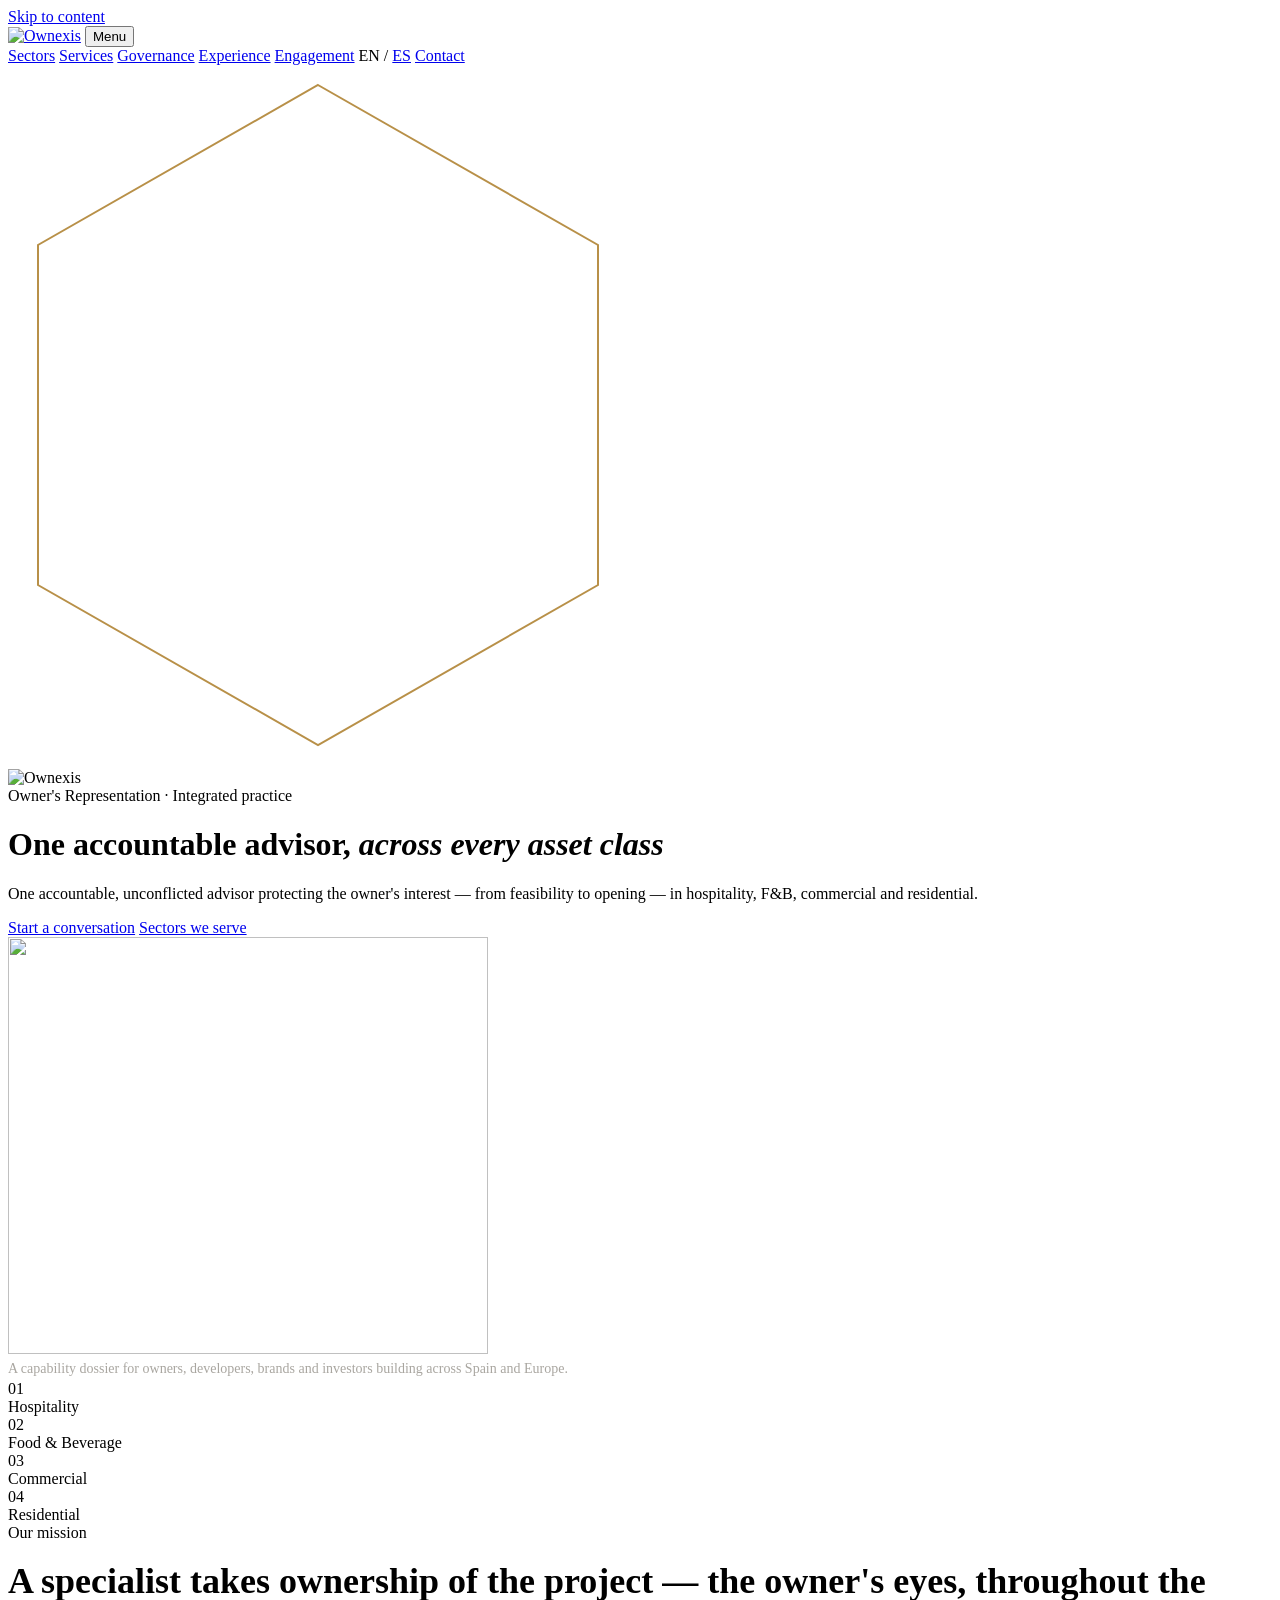
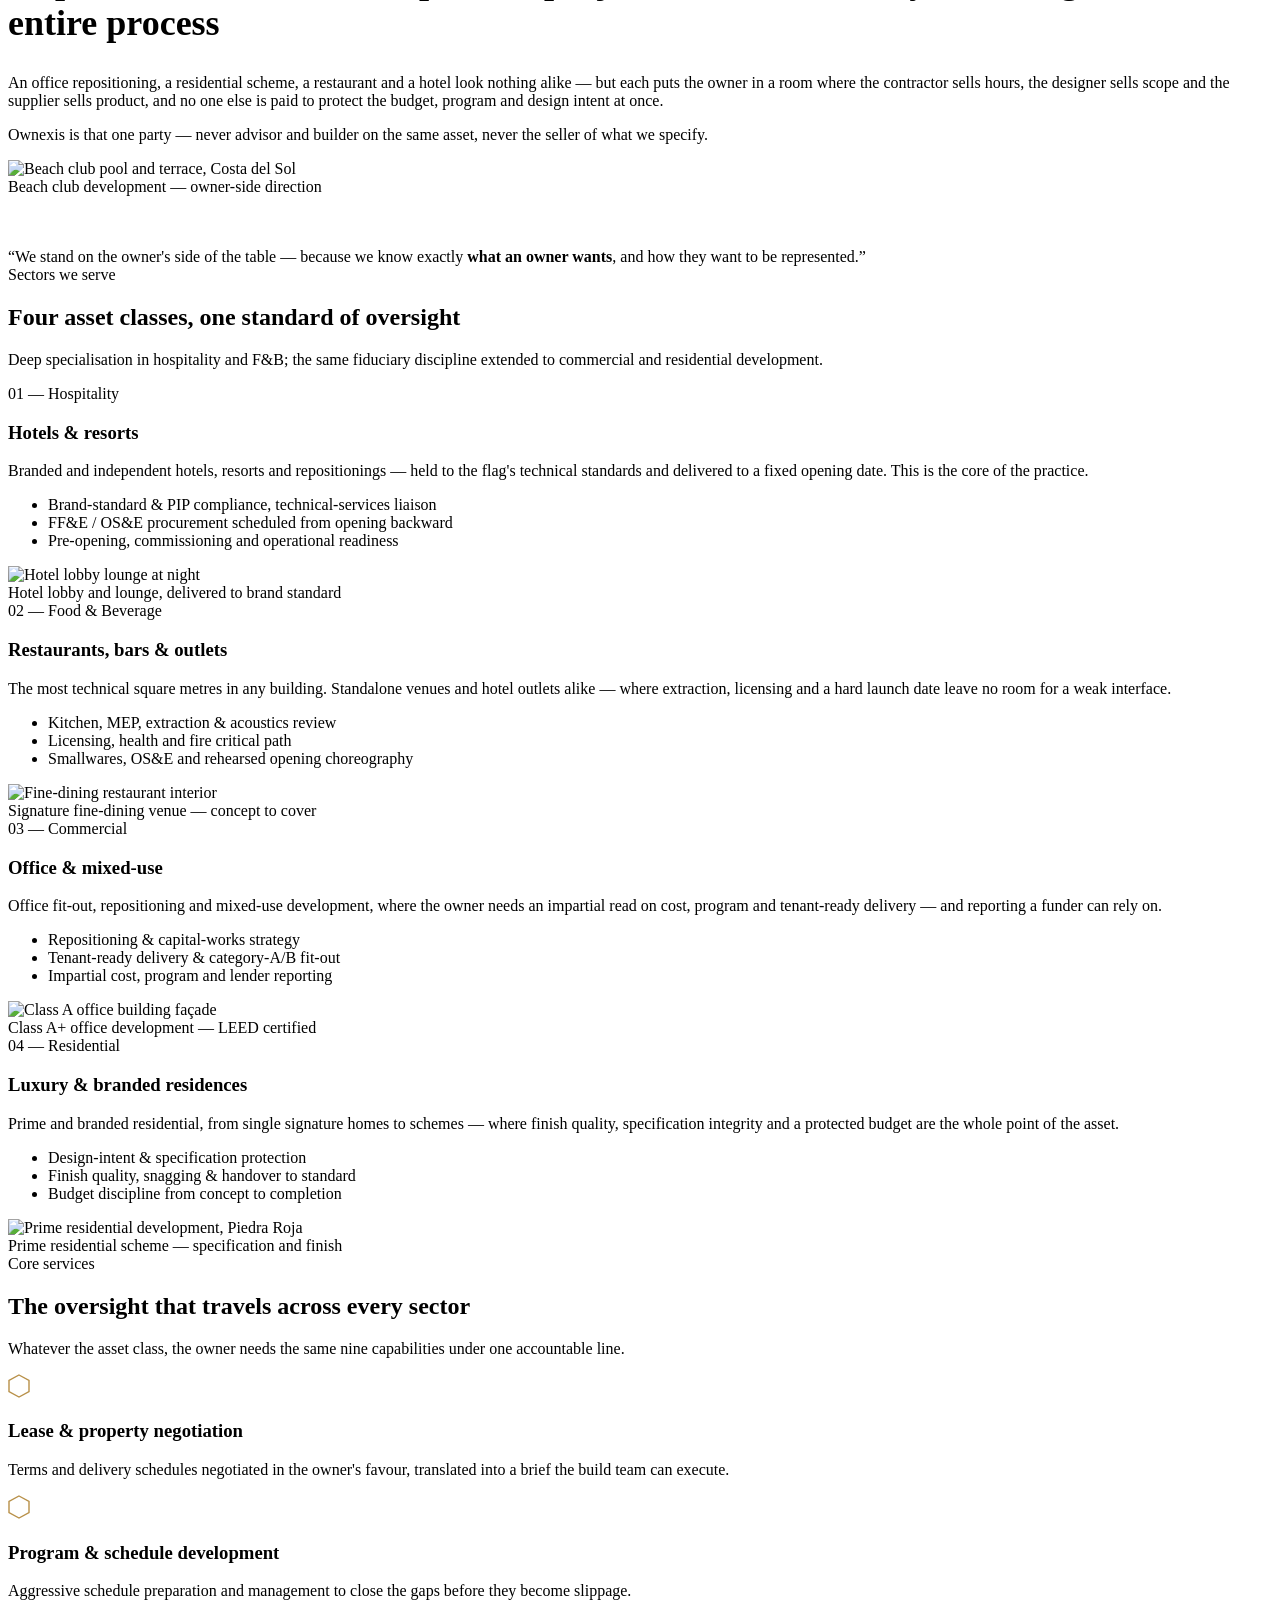
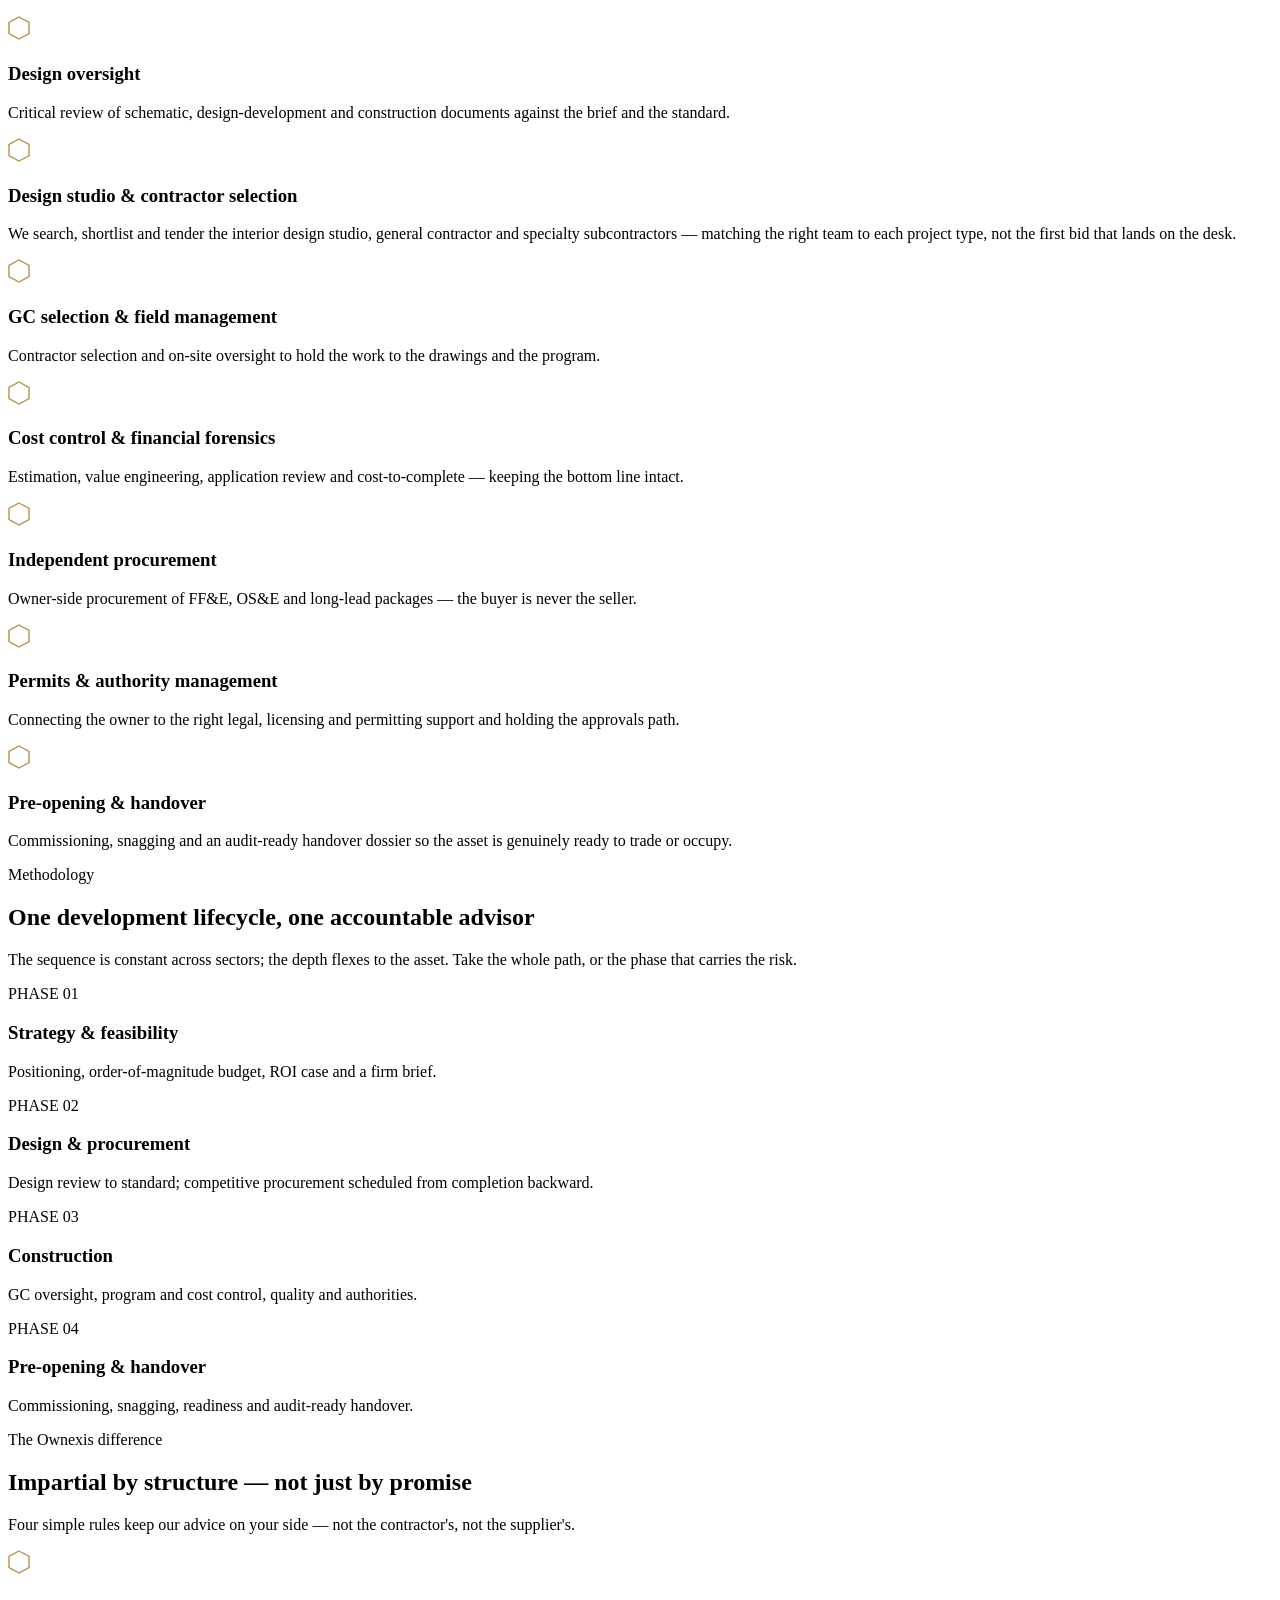
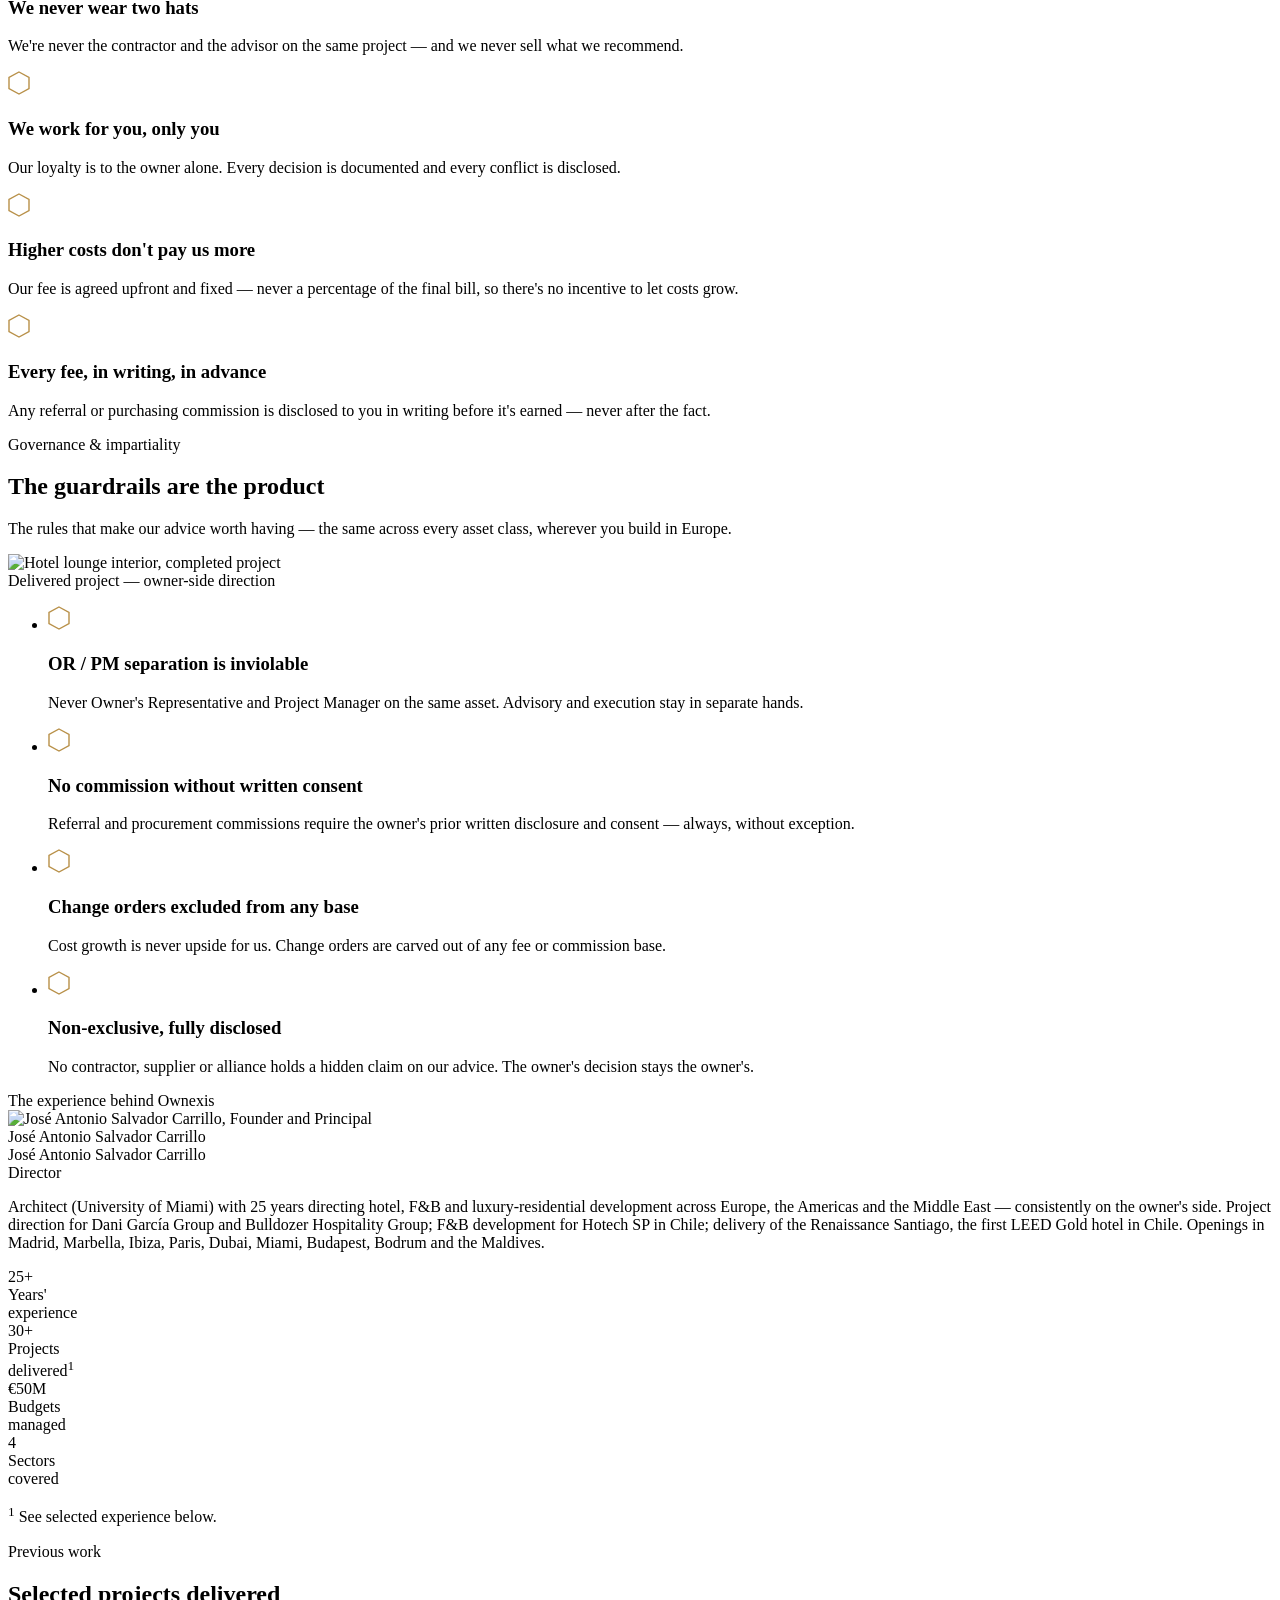
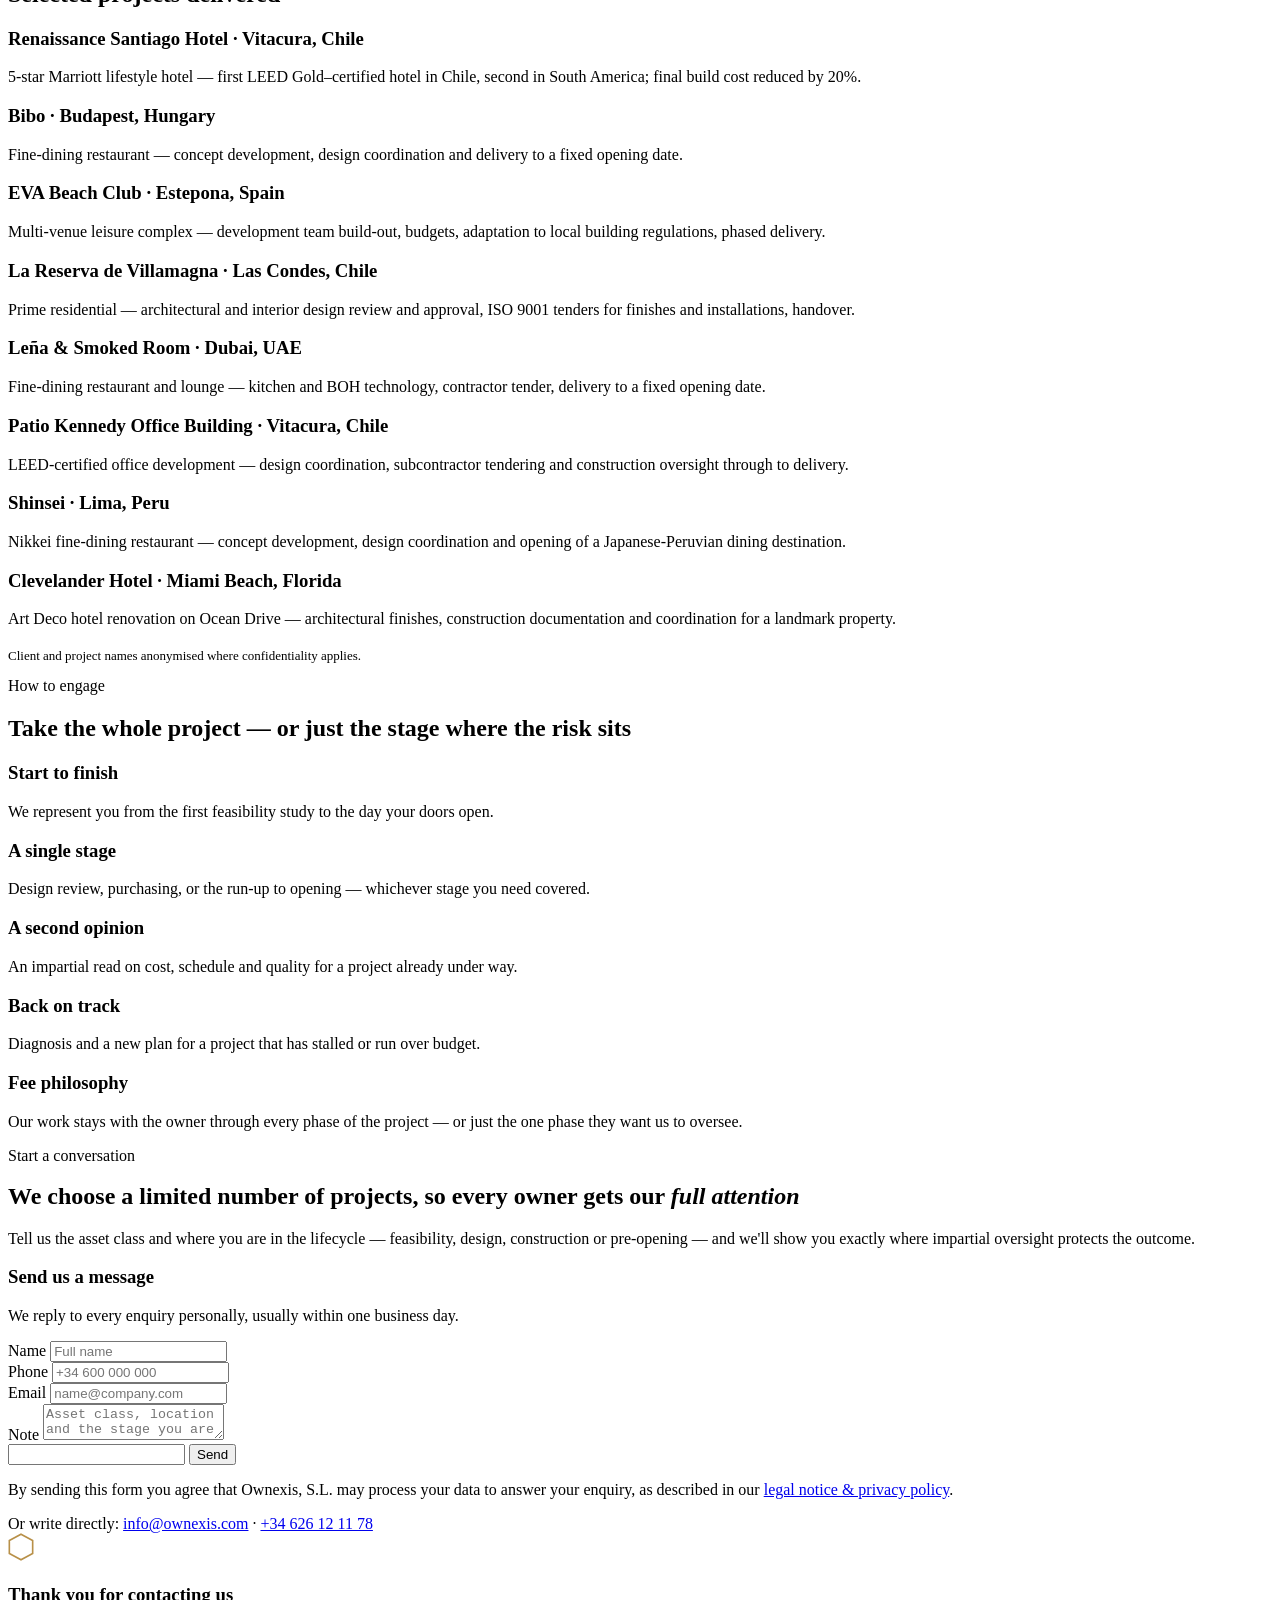
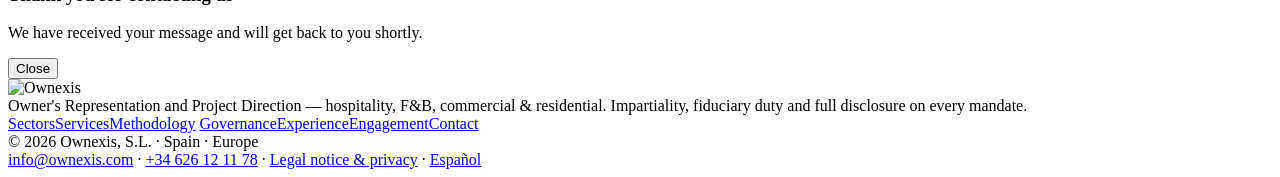
==== index.html @ facce1fb "Add files via upload" ====
<!DOCTYPE html>
<html lang="en">
<head>
<meta charset="UTF-8">
<meta name="viewport" content="width=device-width, initial-scale=1.0">
<title>Ownexis — Owner's Representation &amp; Project Direction | Hospitality, F&amp;B, Commercial &amp; Residential</title>
<meta name="description" content="Ownexis provides Owner's Representation and Project Direction across hospitality, F&amp;B, commercial and residential development in Spain and Europe — impartial by structure, fiduciary by principle.">
<link rel="canonical" href="https://www.ownexis.com/">
<link rel="alternate" hreflang="en" href="https://www.ownexis.com/">
<link rel="alternate" hreflang="es" href="https://www.ownexis.com/es/">
<link rel="alternate" hreflang="x-default" href="https://www.ownexis.com/">
<meta name="theme-color" content="#202028">
<meta name="robots" content="index,follow">

<meta property="og:type" content="website">
<meta property="og:site_name" content="Ownexis">
<meta property="og:title" content="Ownexis — Owner's Representation &amp; Project Direction">
<meta property="og:description" content="One accountable, unconflicted advisor protecting the owner's interest — from feasibility to opening.">
<meta property="og:url" content="https://www.ownexis.com/">
<meta property="og:image" content="https://www.ownexis.com/assets/img/og-image.jpg">
<meta property="og:locale" content="en_GB">
<meta property="og:locale:alternate" content="es_ES">
<meta name="twitter:card" content="summary_large_image">

<link rel="icon" href="favicon.ico" sizes="any">
<link rel="icon" type="image/png" sizes="32x32" href="assets/img/favicon-32.png">
<link rel="apple-touch-icon" href="assets/img/apple-touch-icon.png">
<link rel="manifest" href="site.webmanifest">

<link rel="preconnect" href="https://fonts.googleapis.com">
<link rel="preconnect" href="https://fonts.gstatic.com" crossorigin>
<link href="https://fonts.googleapis.com/css2?family=Gelasio:ital,wght@0,400;0,500;0,600;0,700;1,400;1,500&family=Carlito:ital,wght@0,400;0,700;1,400&display=swap" rel="stylesheet">
<link rel="stylesheet" href="assets/css/styles.css">

<script type="application/ld+json">
{
  "@context": "https://schema.org",
  "@type": "ProfessionalService",
  "name": "Ownexis, S.L.",
  "url": "https://www.ownexis.com/",
  "logo": "https://www.ownexis.com/assets/img/ownexis-logo-color.png",
  "image": "https://www.ownexis.com/assets/img/og-image.jpg",
  "email": "info@ownexis.com",
  "telephone": "+34626121178",
  "description": "Owner's Representation and Project Direction for hospitality, F&B, commercial and residential development.",
  "areaServed": ["ES", "EU"],
  "address": { "@type": "PostalAddress", "addressCountry": "ES" },
  "founder": { "@type": "Person", "name": "José Antonio Salvador Carrillo", "jobTitle": "Founder & Principal" },
  "knowsLanguage": ["en", "es"]
}
</script>
</head>
<body>
<a class="skip" href="#top">Skip to content</a>

<nav class="nav" aria-label="Main">
  <div class="nav-inner">
    <a class="nav-logo" href="#top" aria-label="Ownexis — home"><img src="assets/img/ownexis-logo-light.png" alt="Ownexis"></a>
    <button class="nav-toggle" type="button" aria-expanded="false" aria-controls="nav-links">Menu</button>
    <div class="nav-links" id="nav-links">
      <a href="#sectors">Sectors</a>
      <a href="#services">Services</a>
      <a href="#governance">Governance</a>
      <a href="#experience">Experience</a>
      <a href="#engage">Engagement</a>
      <span class="lang"><span class="on">EN</span> / <a href="es/">ES</a></span>
      <a class="nav-cta" href="#contact">Contact</a>
    </div>
  </div>
</nav>

<!-- ============ COVER ============ -->
<header class="cover" id="top">
  <div class="cover-bg-hex">
    <svg width="620" height="700" viewBox="0 0 620 700" fill="none" xmlns="http://www.w3.org/2000/svg">
      <polygon points="310,20 590,180 590,520 310,680 30,520 30,180" stroke="#B89048" stroke-width="2" fill="none"/>
    </svg>
  </div>
  <div class="wrap">
    <div class="brandline"><img class="brandlogo" src="assets/img/ownexis-logo-light.png" alt="Ownexis" width="680" height="129"></div>
    <div class="cover-grid">
      <div>
        <div class="eyebrow">Owner's Representation · Integrated practice</div>
        <h1>One accountable advisor, <em>across every asset class</em></h1>
        <p class="sub">One accountable, unconflicted advisor protecting the owner's interest — from feasibility to opening — in hospitality, F&amp;B, commercial and residential.</p>
        <div class="btn-row">
          <a class="btn btn-solid" href="#contact">Start a conversation</a>
          <a class="btn" href="#sectors">Sectors we serve</a>
        </div>
      </div>
      <div class="cover-side">
        <div class="cover-hex"><img class="coverlogo-img" src="assets/img/ownexis-isotype-light.png" alt="" width="480" height="417"></div>
        <p style="font-size:14px;line-height:1.6;color:#a9a6a0;margin:0">A capability dossier for owners, developers, brands and investors building across Spain and Europe.</p>
      </div>
    </div>
    <div class="sectorstrip">
      <div><div class="i">01</div><div class="v">Hospitality</div></div>
      <div><div class="i">02</div><div class="v">Food &amp; Beverage</div></div>
      <div><div class="i">03</div><div class="v">Commercial</div></div>
      <div><div class="i">04</div><div class="v">Residential</div></div>
    </div>
  </div>
  <div class="cover-rule"></div>
</header>

<!-- ============ PROPOSITION ============ -->
<section id="proposition">
  <div class="wrap">
    <div class="thesis">
      <div>
        <div class="eyebrow">Our mission</div>
        <h2 style="font-size:clamp(26px,3.4vw,36px);margin-top:18px">A specialist takes ownership of the project — the owner's eyes, throughout the entire process</h2>
        <p style="margin-top:20px;color:var(--ink-soft)">An office repositioning, a residential scheme, a restaurant and a hotel look nothing alike — but each puts the owner in a room where the contractor sells hours, the designer sells scope and the supplier sells product, and no one else is paid to protect the budget, program and design intent at once.</p>
        <p style="color:var(--ink-soft)">Ownexis is that one party — never advisor and builder on the same asset, never the seller of what we specify.</p>
      </div>
      <div class="imgframe ar-hero">
        <img src="assets/img/photos/hero-proposition.jpg" alt="Beach club pool and terrace, Costa del Sol">
        <div class="cap"><div class="d">Beach club development — owner-side direction</div></div>
      </div>
    </div>
    <div style="margin-top:52px">
      <div class="pullquote">“We stand on the owner's side of the table — because we know exactly <b>what an owner wants</b>, and how they want to be represented.”</div>
    </div>
  </div>
</section>

<!-- ============ SECTORS ============ -->
<section id="sectors" style="background:var(--paper-2)">
  <div class="wrap">
    <div class="sec-head">
      <div class="eyebrow">Sectors we serve</div>
      <h2>Four asset classes, one standard of oversight</h2>
      <p class="lead">Deep specialisation in hospitality and F&amp;B; the same fiduciary discipline extended to commercial and residential development.</p>
    </div>

    <div class="sector">
      <div class="sector-txt">
        <div class="idx">01 — Hospitality</div>
        <h3>Hotels &amp; resorts</h3>
        <p>Branded and independent hotels, resorts and repositionings — held to the flag's technical standards and delivered to a fixed opening date. This is the core of the practice.</p>
        <ul class="ticklist">
          <li>Brand-standard &amp; PIP compliance, technical-services liaison</li>
          <li>FF&amp;E / OS&amp;E procurement scheduled from opening backward</li>
          <li>Pre-opening, commissioning and operational readiness</li>
        </ul>
      </div>
      <div class="imgframe ar-hero">
        <img src="assets/img/photos/sector-hospitality.jpg" alt="Hotel lobby lounge at night">
        <div class="cap"><div class="d">Hotel lobby and lounge, delivered to brand standard</div></div>
      </div>
    </div>

    <div class="sector flip">
      <div class="sector-txt">
        <div class="idx">02 — Food &amp; Beverage</div>
        <h3>Restaurants, bars &amp; outlets</h3>
        <p>The most technical square metres in any building. Standalone venues and hotel outlets alike — where extraction, licensing and a hard launch date leave no room for a weak interface.</p>
        <ul class="ticklist">
          <li>Kitchen, MEP, extraction &amp; acoustics review</li>
          <li>Licensing, health and fire critical path</li>
          <li>Smallwares, OS&amp;E and rehearsed opening choreography</li>
        </ul>
      </div>
      <div class="imgframe ar-hero">
        <img src="assets/img/photos/sector-fb.jpg" alt="Fine-dining restaurant interior">
        <div class="cap"><div class="d">Signature fine-dining venue — concept to cover</div></div>
      </div>
    </div>

    <div class="sector">
      <div class="sector-txt">
        <div class="idx">03 — Commercial</div>
        <h3>Office &amp; mixed-use</h3>
        <p>Office fit-out, repositioning and mixed-use development, where the owner needs an impartial read on cost, program and tenant-ready delivery — and reporting a funder can rely on.</p>
        <ul class="ticklist">
          <li>Repositioning &amp; capital-works strategy</li>
          <li>Tenant-ready delivery &amp; category-A/B fit-out</li>
          <li>Impartial cost, program and lender reporting</li>
        </ul>
      </div>
      <div class="imgframe ar-hero">
        <img src="assets/img/photos/sector-commercial.jpg" alt="Class A office building façade">
        <div class="cap"><div class="d">Class A+ office development — LEED certified</div></div>
      </div>
    </div>

    <div class="sector flip">
      <div class="sector-txt">
        <div class="idx">04 — Residential</div>
        <h3>Luxury &amp; branded residences</h3>
        <p>Prime and branded residential, from single signature homes to schemes — where finish quality, specification integrity and a protected budget are the whole point of the asset.</p>
        <ul class="ticklist">
          <li>Design-intent &amp; specification protection</li>
          <li>Finish quality, snagging &amp; handover to standard</li>
          <li>Budget discipline from concept to completion</li>
        </ul>
      </div>
      <div class="imgframe ar-hero">
        <img src="assets/img/photos/sector-residential.jpg" alt="Prime residential development, Piedra Roja">
        <div class="cap"><div class="d">Prime residential scheme — specification and finish</div></div>
      </div>
    </div>
  </div>
</section>

<!-- ============ CORE SERVICES ============ -->
<section class="dark" id="services">
  <div class="wrap">
    <div class="sec-head">
      <div class="eyebrow">Core services</div>
      <h2>The oversight that travels across every sector</h2>
      <p class="lead">Whatever the asset class, the owner needs the same nine capabilities under one accountable line.</p>
    </div>
    <div class="svc-grid">
      <div class="svc"><div class="hex"><svg width="22" height="24" viewBox="0 0 22 24"><polygon points="11,1 21,6.5 21,17.5 11,23 1,17.5 1,6.5" stroke="#B89048" stroke-width="1.4" fill="none"/></svg></div><div><h3>Lease &amp; property negotiation</h3><p>Terms and delivery schedules negotiated in the owner's favour, translated into a brief the build team can execute.</p></div></div>
      <div class="svc"><div class="hex"><svg width="22" height="24" viewBox="0 0 22 24"><polygon points="11,1 21,6.5 21,17.5 11,23 1,17.5 1,6.5" stroke="#B89048" stroke-width="1.4" fill="none"/></svg></div><div><h3>Program &amp; schedule development</h3><p>Aggressive schedule preparation and management to close the gaps before they become slippage.</p></div></div>
      <div class="svc"><div class="hex"><svg width="22" height="24" viewBox="0 0 22 24"><polygon points="11,1 21,6.5 21,17.5 11,23 1,17.5 1,6.5" stroke="#B89048" stroke-width="1.4" fill="none"/></svg></div><div><h3>Design oversight</h3><p>Critical review of schematic, design-development and construction documents against the brief and the standard.</p></div></div>
      <div class="svc"><div class="hex"><svg width="22" height="24" viewBox="0 0 22 24"><polygon points="11,1 21,6.5 21,17.5 11,23 1,17.5 1,6.5" stroke="#B89048" stroke-width="1.4" fill="none"/></svg></div><div><h3>Design studio &amp; contractor selection</h3><p>We search, shortlist and tender the interior design studio, general contractor and specialty subcontractors — matching the right team to each project type, not the first bid that lands on the desk.</p></div></div>
      <div class="svc"><div class="hex"><svg width="22" height="24" viewBox="0 0 22 24"><polygon points="11,1 21,6.5 21,17.5 11,23 1,17.5 1,6.5" stroke="#B89048" stroke-width="1.4" fill="none"/></svg></div><div><h3>GC selection &amp; field management</h3><p>Contractor selection and on-site oversight to hold the work to the drawings and the program.</p></div></div>
      <div class="svc"><div class="hex"><svg width="22" height="24" viewBox="0 0 22 24"><polygon points="11,1 21,6.5 21,17.5 11,23 1,17.5 1,6.5" stroke="#B89048" stroke-width="1.4" fill="none"/></svg></div><div><h3>Cost control &amp; financial forensics</h3><p>Estimation, value engineering, application review and cost-to-complete — keeping the bottom line intact.</p></div></div>
      <div class="svc"><div class="hex"><svg width="22" height="24" viewBox="0 0 22 24"><polygon points="11,1 21,6.5 21,17.5 11,23 1,17.5 1,6.5" stroke="#B89048" stroke-width="1.4" fill="none"/></svg></div><div><h3>Independent procurement</h3><p>Owner-side procurement of FF&amp;E, OS&amp;E and long-lead packages — the buyer is never the seller.</p></div></div>
      <div class="svc"><div class="hex"><svg width="22" height="24" viewBox="0 0 22 24"><polygon points="11,1 21,6.5 21,17.5 11,23 1,17.5 1,6.5" stroke="#B89048" stroke-width="1.4" fill="none"/></svg></div><div><h3>Permits &amp; authority management</h3><p>Connecting the owner to the right legal, licensing and permitting support and holding the approvals path.</p></div></div>
      <div class="svc"><div class="hex"><svg width="22" height="24" viewBox="0 0 22 24"><polygon points="11,1 21,6.5 21,17.5 11,23 1,17.5 1,6.5" stroke="#B89048" stroke-width="1.4" fill="none"/></svg></div><div><h3>Pre-opening &amp; handover</h3><p>Commissioning, snagging and an audit-ready handover dossier so the asset is genuinely ready to trade or occupy.</p></div></div>
    </div>
  </div>
</section>

<!-- ============ METHODOLOGY ============ -->
<section id="methodology">
  <div class="wrap">
    <div class="sec-head">
      <div class="eyebrow">Methodology</div>
      <h2>One development lifecycle, one accountable advisor</h2>
      <p class="lead">The sequence is constant across sectors; the depth flexes to the asset. Take the whole path, or the phase that carries the risk.</p>
    </div>
    <div class="flow">
      <div class="flow-step"><div class="n">PHASE 01</div><h3>Strategy &amp; feasibility</h3><p>Positioning, order-of-magnitude budget, ROI case and a firm brief.</p></div>
      <div class="flow-step"><div class="n">PHASE 02</div><h3>Design &amp; procurement</h3><p>Design review to standard; competitive procurement scheduled from completion backward.</p></div>
      <div class="flow-step"><div class="n">PHASE 03</div><h3>Construction</h3><p>GC oversight, program and cost control, quality and authorities.</p></div>
      <div class="flow-step"><div class="n">PHASE 04</div><h3>Pre-opening &amp; handover</h3><p>Commissioning, snagging, readiness and audit-ready handover.</p></div>
    </div>
  </div>
</section>

<!-- ============ THE OWNEXIS DIFFERENCE ============ -->
<section class="dark" id="difference">
  <div class="wrap">
    <div class="sec-head">
      <div class="eyebrow">The Ownexis difference</div>
      <h2>Impartial by structure — not just by promise</h2>
      <p class="lead">Four simple rules keep our advice on your side — not the contractor's, not the supplier's.</p>
    </div>
    <div class="diff">
      <div class="diff-item"><div class="hex"><svg width="22" height="24" viewBox="0 0 22 24"><polygon points="11,1 21,6.5 21,17.5 11,23 1,17.5 1,6.5" stroke="#B89048" stroke-width="1.4" fill="none"/></svg></div><div><h3>We never wear two hats</h3><p>We're never the contractor and the advisor on the same project — and we never sell what we recommend.</p></div></div>
      <div class="diff-item"><div class="hex"><svg width="22" height="24" viewBox="0 0 22 24"><polygon points="11,1 21,6.5 21,17.5 11,23 1,17.5 1,6.5" stroke="#B89048" stroke-width="1.4" fill="none"/></svg></div><div><h3>We work for you, only you</h3><p>Our loyalty is to the owner alone. Every decision is documented and every conflict is disclosed.</p></div></div>
      <div class="diff-item"><div class="hex"><svg width="22" height="24" viewBox="0 0 22 24"><polygon points="11,1 21,6.5 21,17.5 11,23 1,17.5 1,6.5" stroke="#B89048" stroke-width="1.4" fill="none"/></svg></div><div><h3>Higher costs don't pay us more</h3><p>Our fee is agreed upfront and fixed — never a percentage of the final bill, so there's no incentive to let costs grow.</p></div></div>
      <div class="diff-item"><div class="hex"><svg width="22" height="24" viewBox="0 0 22 24"><polygon points="11,1 21,6.5 21,17.5 11,23 1,17.5 1,6.5" stroke="#B89048" stroke-width="1.4" fill="none"/></svg></div><div><h3>Every fee, in writing, in advance</h3><p>Any referral or purchasing commission is disclosed to you in writing before it's earned — never after the fact.</p></div></div>
    </div>
  </div>
</section>

<!-- ============ GOVERNANCE ============ -->
<section id="governance" style="background:var(--paper-2)">
  <div class="wrap">
    <div class="sec-head">
      <div class="eyebrow">Governance &amp; impartiality</div>
      <h2>The guardrails are the product</h2>
      <p class="lead">The rules that make our advice worth having — the same across every asset class, wherever you build in Europe.</p>
    </div>
    <div class="ethics">
      <div class="imgframe ar-tall">
        <img src="assets/img/photos/governance.jpg" alt="Hotel lounge interior, completed project">
        <div class="cap"><div class="d">Delivered project — owner-side direction</div></div>
      </div>
      <ul class="ethics-list">
        <li><div class="hex"><svg width="22" height="24" viewBox="0 0 22 24"><polygon points="11,1 21,6.5 21,17.5 11,23 1,17.5 1,6.5" stroke="#B89048" stroke-width="1.4" fill="none"/></svg></div><div><h3>OR / PM separation is inviolable</h3><p>Never Owner's Representative and Project Manager on the same asset. Advisory and execution stay in separate hands.</p></div></li>
        <li><div class="hex"><svg width="22" height="24" viewBox="0 0 22 24"><polygon points="11,1 21,6.5 21,17.5 11,23 1,17.5 1,6.5" stroke="#B89048" stroke-width="1.4" fill="none"/></svg></div><div><h3>No commission without written consent</h3><p>Referral and procurement commissions require the owner's prior written disclosure and consent — always, without exception.</p></div></li>
        <li><div class="hex"><svg width="22" height="24" viewBox="0 0 22 24"><polygon points="11,1 21,6.5 21,17.5 11,23 1,17.5 1,6.5" stroke="#B89048" stroke-width="1.4" fill="none"/></svg></div><div><h3>Change orders excluded from any base</h3><p>Cost growth is never upside for us. Change orders are carved out of any fee or commission base.</p></div></li>
        <li><div class="hex"><svg width="22" height="24" viewBox="0 0 22 24"><polygon points="11,1 21,6.5 21,17.5 11,23 1,17.5 1,6.5" stroke="#B89048" stroke-width="1.4" fill="none"/></svg></div><div><h3>Non-exclusive, fully disclosed</h3><p>No contractor, supplier or alliance holds a hidden claim on our advice. The owner's decision stays the owner's.</p></div></li>
      </ul>
    </div>
  </div>
</section>

<!-- ============ EXPERIENCE / FOUNDER ============ -->
<section class="dark" id="experience">
  <div class="wrap">
    <div class="sec-head">
      <div class="eyebrow">The experience behind Ownexis</div>
    </div>
    <div class="founder">
      <div class="imgframe ar-tall">
        <img src="assets/img/photos/founder.jpg" alt="José Antonio Salvador Carrillo, Founder and Principal">
        <div class="cap"><div class="d">José Antonio Salvador Carrillo</div></div>
      </div>
      <div>
        <div class="name">José Antonio Salvador Carrillo</div>
        <div class="role">Director</div>
        <p>Architect (University of Miami) with 25 years directing hotel, F&amp;B and luxury-residential development across Europe, the Americas and the Middle East — consistently on the owner's side. Project direction for Dani García Group and Bulldozer Hospitality Group; F&amp;B development for Hotech SP in Chile; delivery of the Renaissance Santiago, the first LEED Gold hotel in Chile. Openings in Madrid, Marbella, Ibiza, Paris, Dubai, Miami, Budapest, Bodrum and the Maldives.</p>
        <div class="stats">
          <div class="stat"><div class="n">25+</div><div class="l">Years'<br>experience</div></div>
          <div class="stat"><div class="n">30+</div><div class="l">Projects<br>delivered<sup>1</sup></div></div>
          <div class="stat"><div class="n">€50M</div><div class="l">Budgets<br>managed</div></div>
          <div class="stat"><div class="n">4</div><div class="l">Sectors<br>covered</div></div>
        </div>
        <p class="fnote"><sup>1</sup> See selected experience below.</p>
      </div>
    </div>
  </div>
</section>

<!-- ============ TRACK RECORD ============ -->
<section id="track-record">
  <div class="wrap">
    <div class="sec-head">
      <div class="eyebrow">Previous work</div>
      <h2>Selected projects delivered</h2>
    </div>
    <div class="records">
      <div class="record">
        <h3>Renaissance Santiago Hotel · Vitacura, Chile</h3>
        <p>5-star Marriott lifestyle hotel — first LEED Gold–certified hotel in Chile, second in South America; final build cost reduced by 20%.</p>
      </div>
      <div class="record">
        <h3>Bibo · Budapest, Hungary</h3>
        <p>Fine-dining restaurant — concept development, design coordination and delivery to a fixed opening date.</p>
      </div>
      <div class="record">
        <h3>EVA Beach Club · Estepona, Spain</h3>
        <p>Multi-venue leisure complex — development team build-out, budgets, adaptation to local building regulations, phased delivery.</p>
      </div>
      <div class="record">
        <h3>La Reserva de Villamagna · Las Condes, Chile</h3>
        <p>Prime residential — architectural and interior design review and approval, ISO 9001 tenders for finishes and installations, handover.</p>
      </div>
      <div class="record">
        <h3>Leña &amp; Smoked Room · Dubai, UAE</h3>
        <p>Fine-dining restaurant and lounge — kitchen and BOH technology, contractor tender, delivery to a fixed opening date.</p>
      </div>
      <div class="record">
        <h3>Patio Kennedy Office Building · Vitacura, Chile</h3>
        <p>LEED-certified office development — design coordination, subcontractor tendering and construction oversight through to delivery.</p>
      </div>
      <div class="record">
        <h3>Shinsei · Lima, Peru</h3>
        <p>Nikkei fine-dining restaurant — concept development, design coordination and opening of a Japanese-Peruvian dining destination.</p>
      </div>
      <div class="record">
        <h3>Clevelander Hotel · Miami Beach, Florida</h3>
        <p>Art Deco hotel renovation on Ocean Drive — architectural finishes, construction documentation and coordination for a landmark property.</p>
      </div>
    </div>
    <p class="muted" style="font-size:13px;margin-top:20px">Client and project names anonymised where confidentiality applies.</p>
  </div>
</section>


<!-- ============ HOW TO ENGAGE ============ -->
<section id="engage">
  <div class="wrap">
    <div class="sec-head">
      <div class="eyebrow">How to engage</div>
      <h2>Take the whole project — or just the stage where the risk sits</h2>
    </div>
    <div class="models">
      <div class="model"><h3>Start to finish</h3><p>We represent you from the first feasibility study to the day your doors open.</p></div>
      <div class="model"><h3>A single stage</h3><p>Design review, purchasing, or the run-up to opening — whichever stage you need covered.</p></div>
      <div class="model"><h3>A second opinion</h3><p>An impartial read on cost, schedule and quality for a project already under way.</p></div>
      <div class="model"><h3>Back on track</h3><p>Diagnosis and a new plan for a project that has stalled or run over budget.</p></div>
    </div>
    <div class="fee">
      <h3>Fee philosophy</h3>
      <p>Our work stays with the owner through every phase of the project — or just the one phase they want us to oversee.</p>
    </div>
  </div>
</section>

<!-- ============ CONTACT ============ -->
<section class="cta" id="contact">
  <div class="wrap">
    <div class="cta-grid">
      <div>
        <div class="eyebrow">Start a conversation</div>
        <h2 style="margin-top:18px">We choose a limited number of projects, so every owner gets our <em>full attention</em></h2>
        <p class="lead">Tell us the asset class and where you are in the lifecycle — feasibility, design, construction or pre-opening — and we'll show you exactly where impartial oversight protects the outcome.</p>
      </div>
      <div class="form-card">
        <h3>Send us a message</h3>
        <p class="hint">We reply to every enquiry personally, usually within one business day.</p>
        <form id="contact-form" novalidate>
          <div class="field">
            <label for="cf-name">Name</label>
            <input type="text" id="cf-name" name="name" placeholder="Full name" required autocomplete="name">
          </div>
          <div class="field">
            <label for="cf-phone">Phone</label>
            <input type="tel" id="cf-phone" name="phone" placeholder="+34 600 000 000" autocomplete="tel">
          </div>
          <div class="field">
            <label for="cf-email">Email</label>
            <input type="email" id="cf-email" name="email" placeholder="name@company.com" required autocomplete="email">
          </div>
          <div class="field">
            <label for="cf-note">Note</label>
            <textarea id="cf-note" name="note" placeholder="Asset class, location and the stage you are at." required></textarea>
          </div>
          <input class="hp" type="text" name="company_website" tabindex="-1" autocomplete="off" aria-hidden="true">
          <button type="submit" id="cf-submit">Send</button>
          <p class="form-legal">By sending this form you agree that Ownexis, S.L. may process your data to answer your enquiry, as described in our <a href="legal.html">legal notice &amp; privacy policy</a>.</p>
        </form>
        <div class="form-direct">
          Or write directly: <a href="mailto:info@ownexis.com">info@ownexis.com</a> · <a href="tel:+34626121178">+34 626 12 11 78</a>
        </div>
      </div>
    </div>
  </div>
</section>

<!-- ============ THANK-YOU MODAL ============ -->
<div class="modal" id="thanks" role="dialog" aria-modal="true" aria-labelledby="thanks-title" aria-describedby="thanks-text">
  <div class="modal-box">
    <div class="mark">
      <svg width="26" height="28" viewBox="0 0 22 24" aria-hidden="true"><polygon points="11,1 21,6.5 21,17.5 11,23 1,17.5 1,6.5" stroke="#B89048" stroke-width="1.4" fill="none"/></svg>
    </div>
    <h3 id="thanks-title">Thank you for contacting us</h3>
    <p id="thanks-text">We have received your message and will get back to you shortly.</p>
    <button type="button" id="thanks-close">Close</button>
  </div>
</div>

<footer>
  <div class="wrap foot">
    <div class="fl"><img class="footlogo" src="assets/img/ownexis-logo-light.png" alt="Ownexis" width="680" height="129"></div>
    <div class="fr">Owner's Representation and Project Direction — hospitality, F&amp;B, commercial &amp; residential. Impartiality, fiduciary duty and full disclosure on every mandate.
      <nav class="foot-nav" aria-label="Footer">
        <a href="#sectors">Sectors</a><a href="#services">Services</a><a href="#methodology">Methodology</a>
        <a href="#governance">Governance</a><a href="#experience">Experience</a><a href="#engage">Engagement</a><a href="#contact">Contact</a>
      </nav>
    </div>
  </div>
  <div class="wrap foot-legal">
    <div>&copy; <span id="yr">2026</span> Ownexis, S.L. · Spain · Europe</div>
    <div><a href="mailto:info@ownexis.com">info@ownexis.com</a> · <a href="tel:+34626121178">+34 626 12 11 78</a> · <a href="legal.html">Legal notice &amp; privacy</a> · <a href="es/">Español</a></div>
  </div>
</footer>

<script src="assets/js/main.js" defer></script>
</body>
</html>
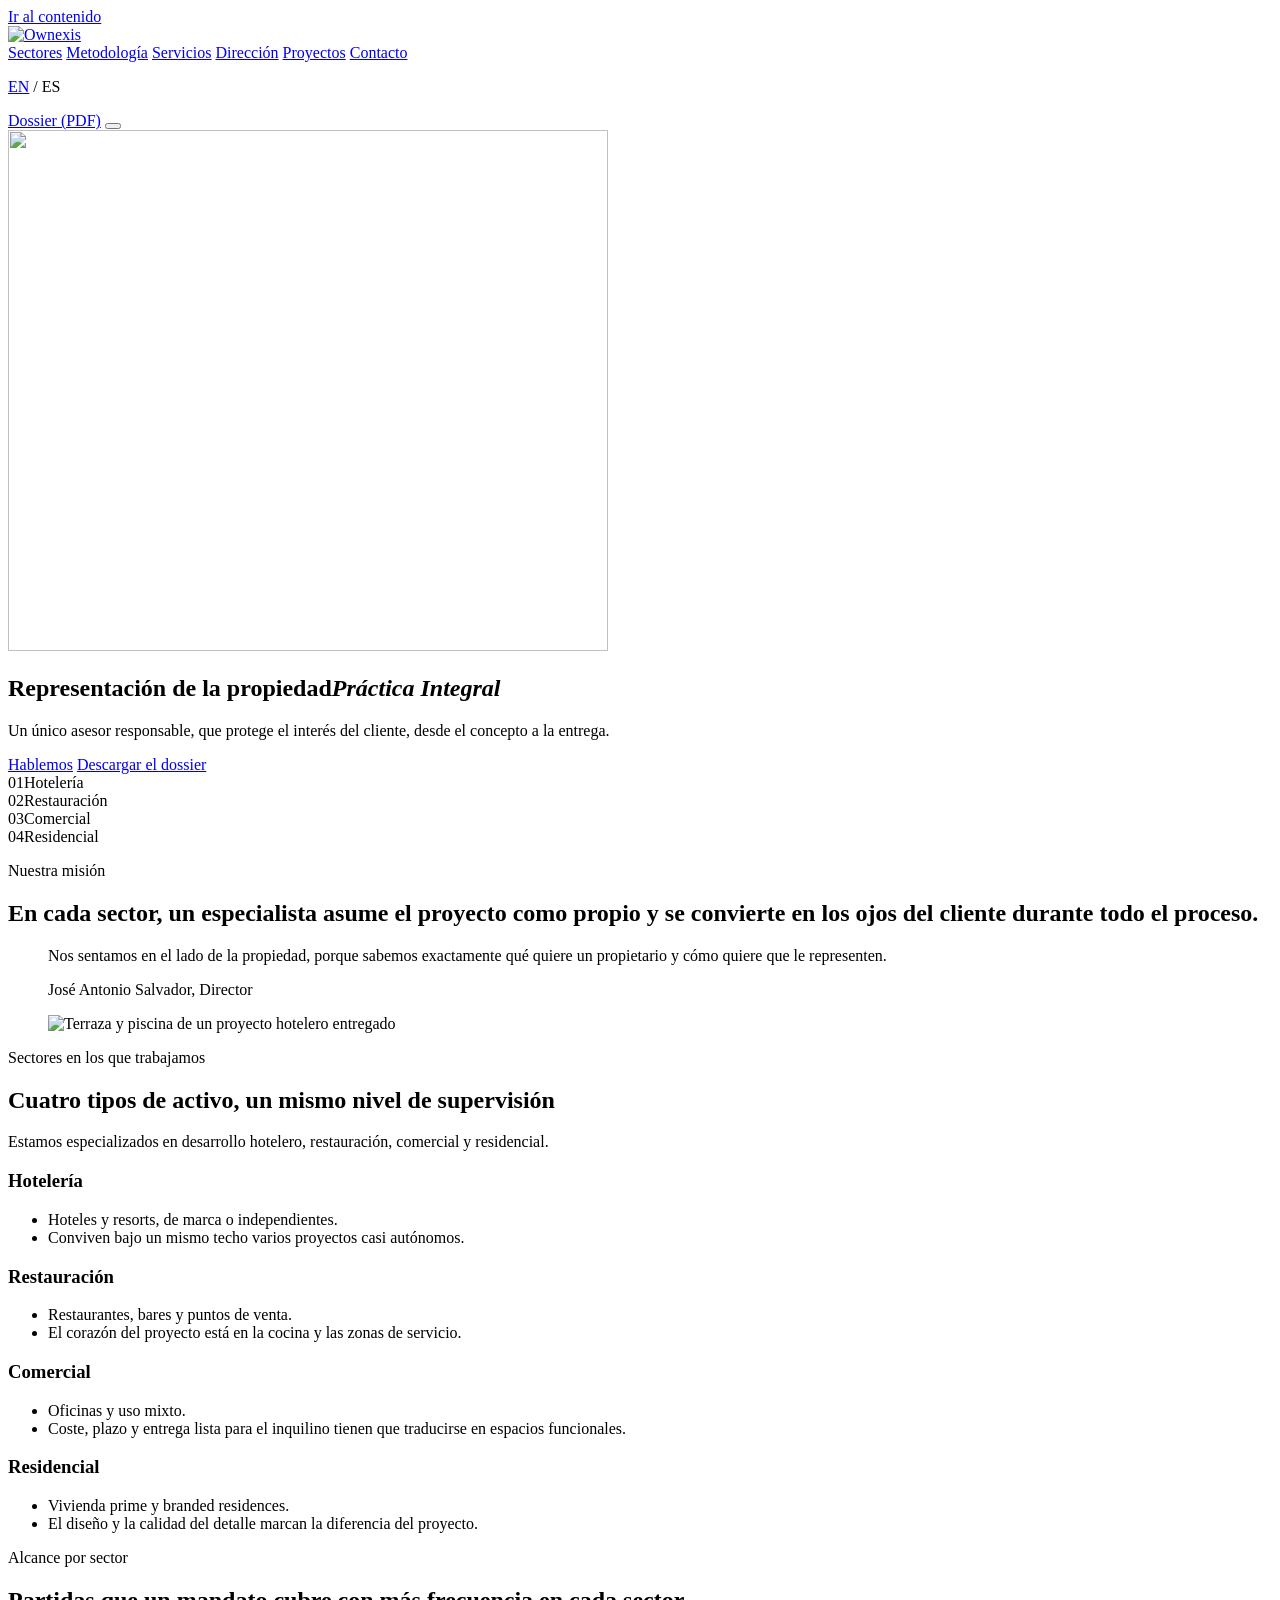
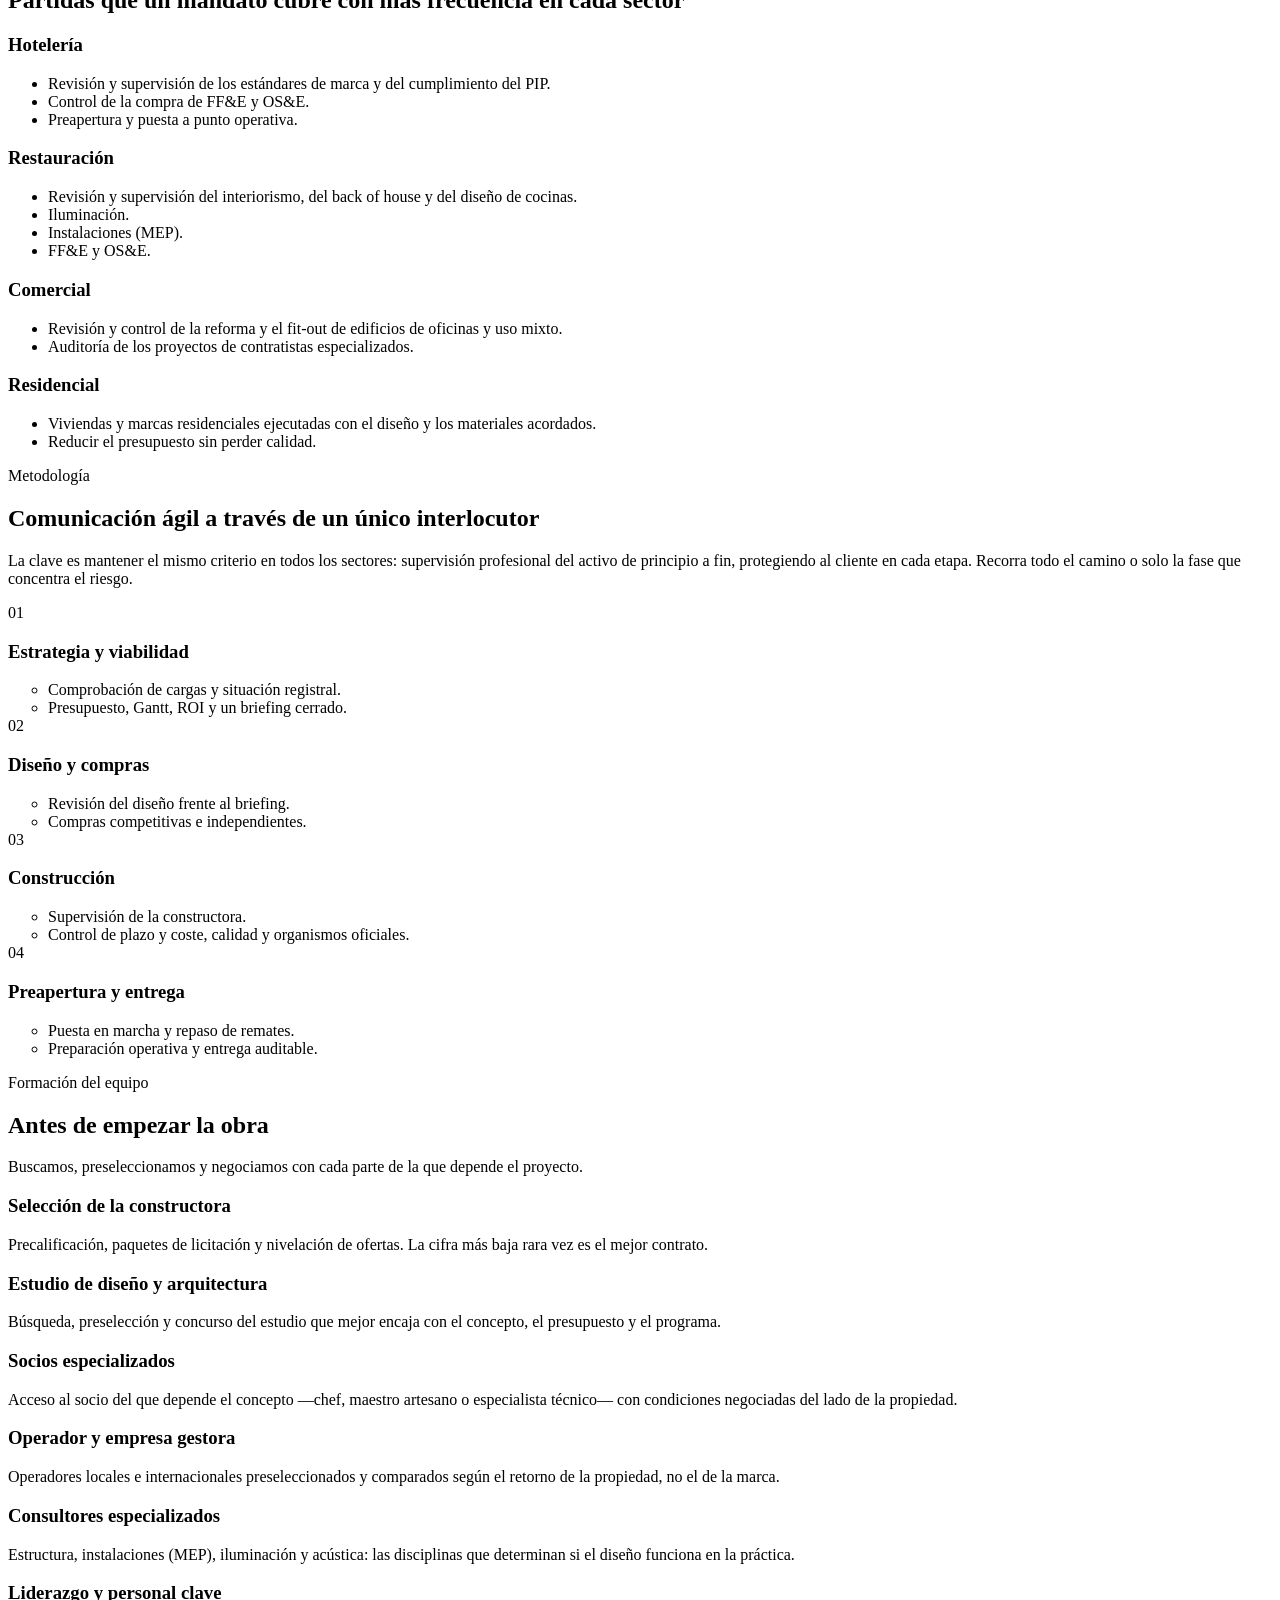
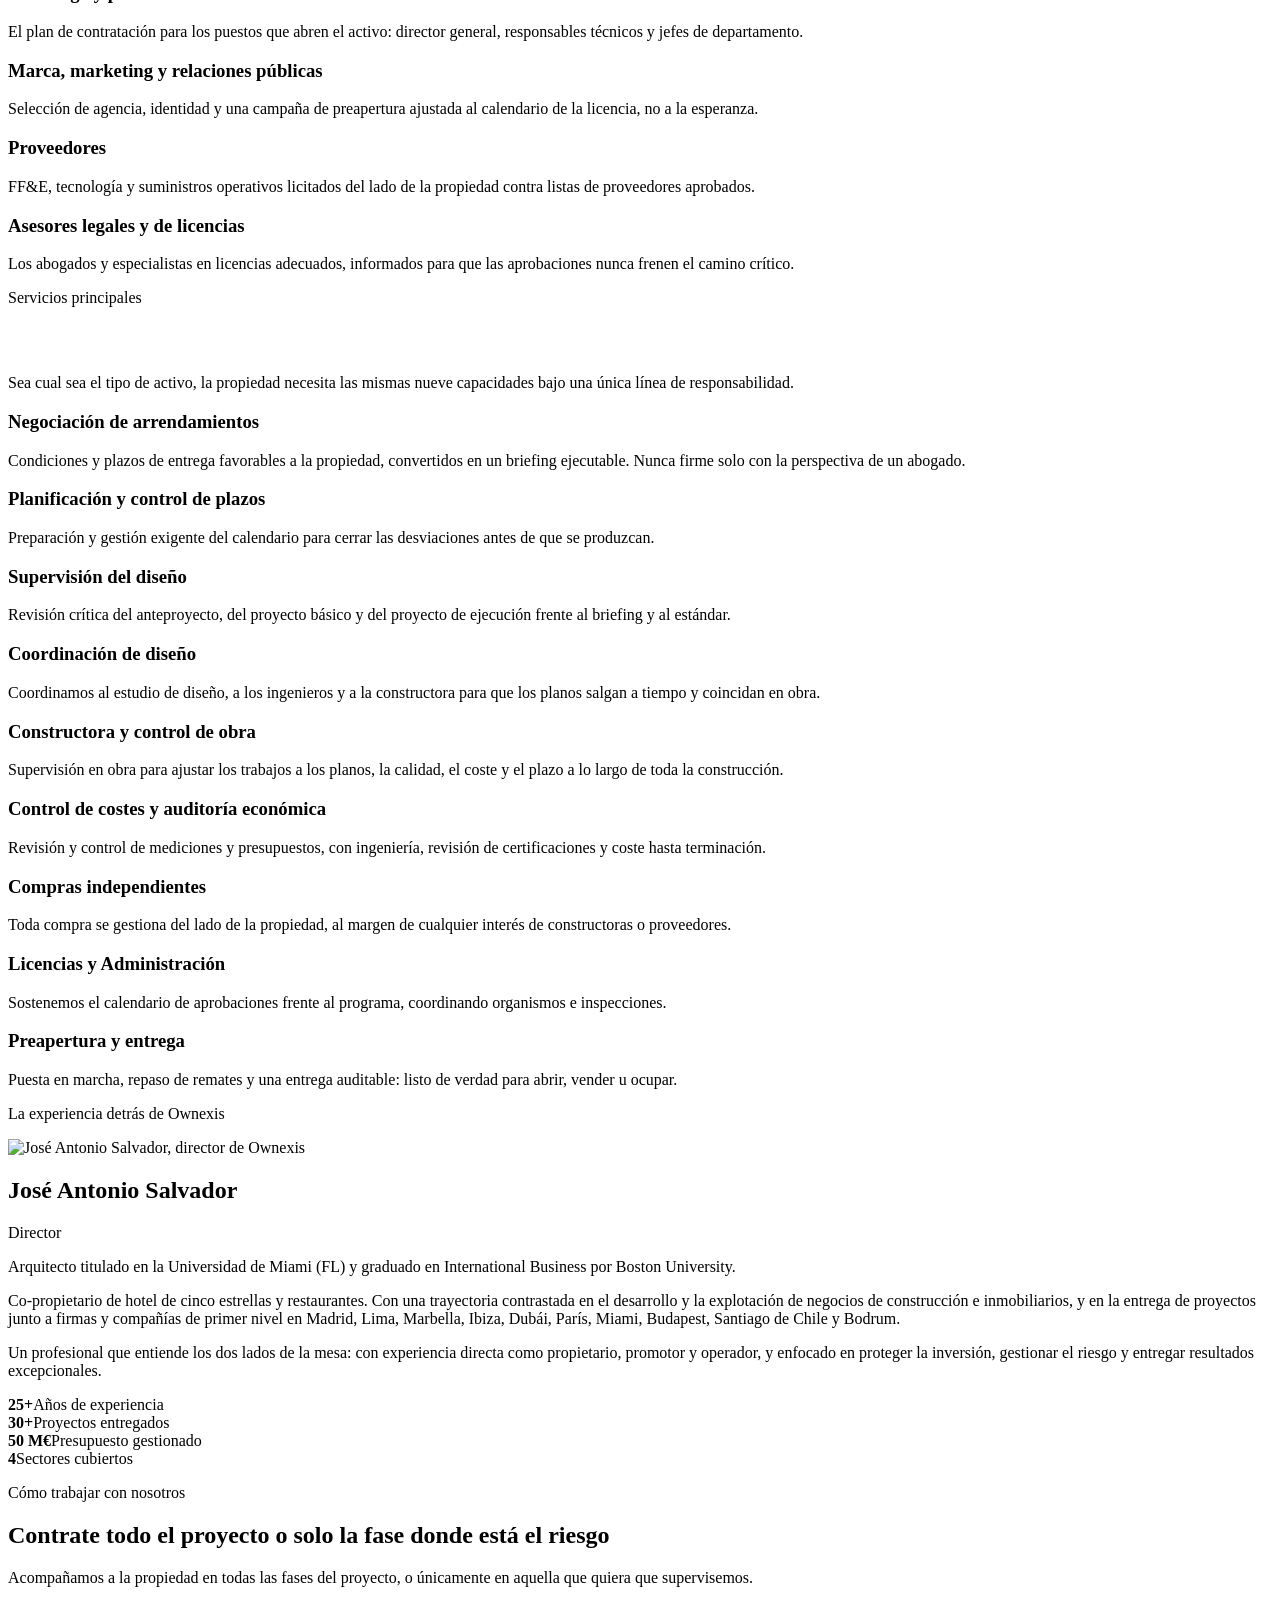
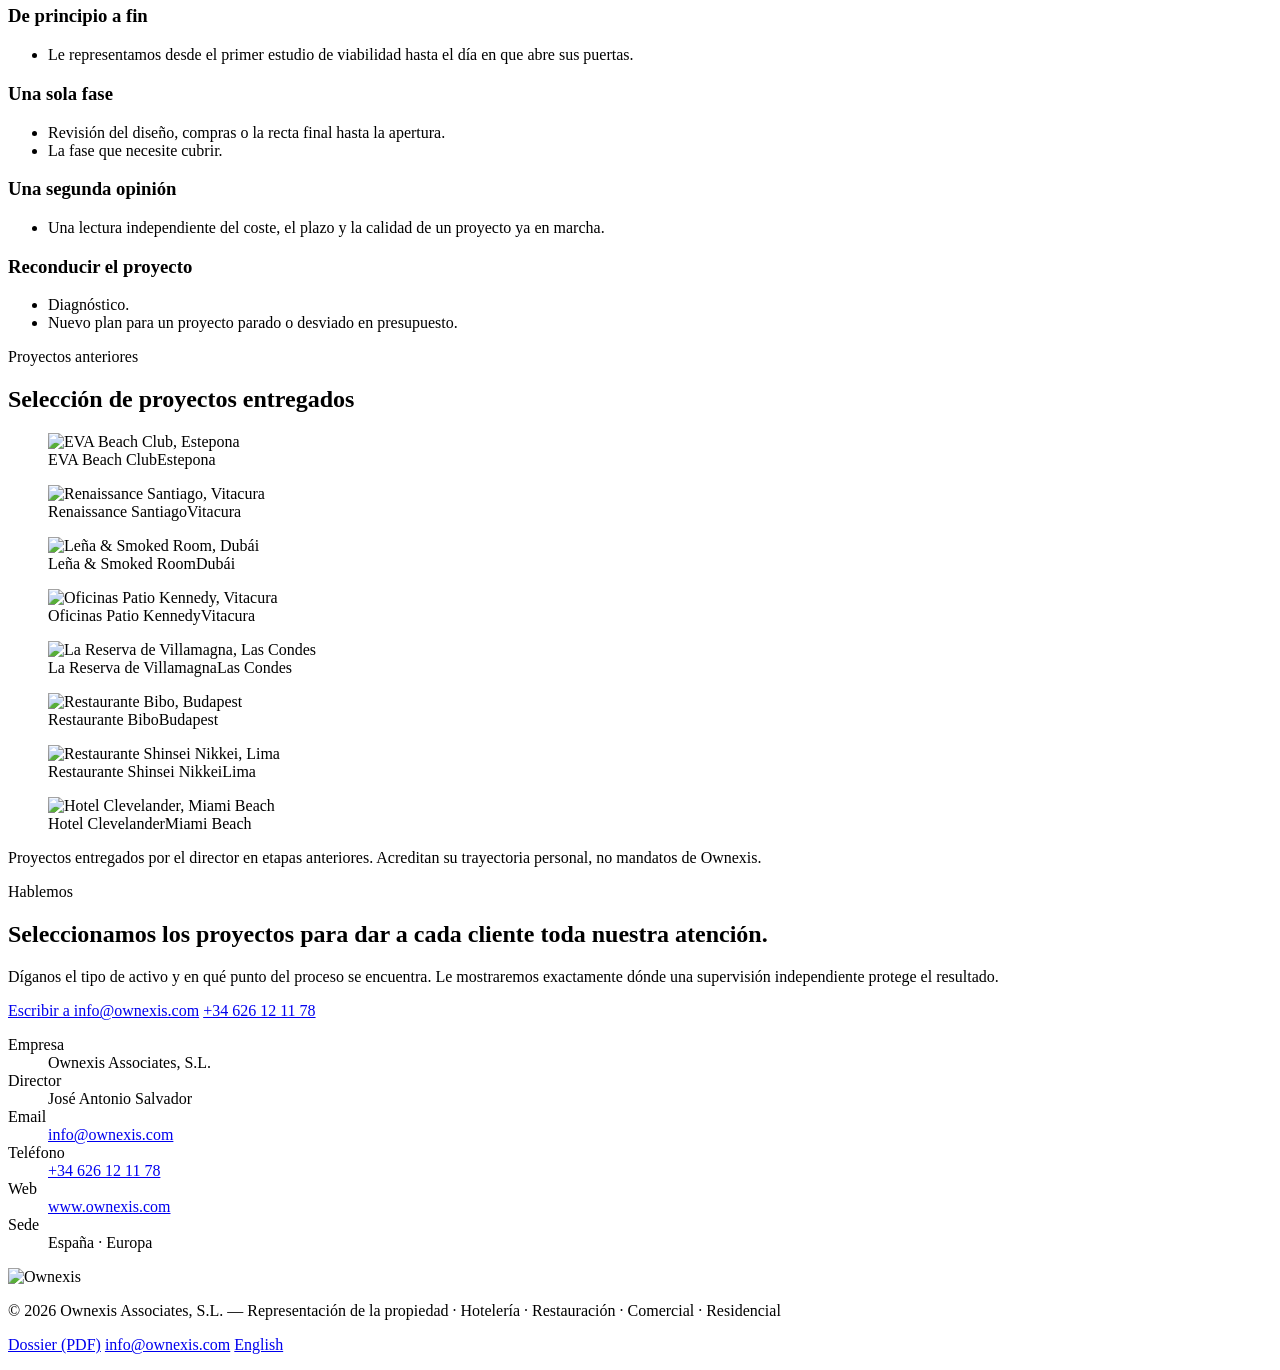
==== commit 88130029: "Add files via upload" ====
--- a/index.html
+++ b/index.html
@@ -1,449 +1,516 @@
 <!DOCTYPE html>
-<html lang="en">
+<html lang="es">
 <head>
-<meta charset="UTF-8">
-<meta name="viewport" content="width=device-width, initial-scale=1.0">
-<title>Ownexis — Owner's Representation &amp; Project Direction | Hospitality, F&amp;B, Commercial &amp; Residential</title>
-<meta name="description" content="Ownexis provides Owner's Representation and Project Direction across hospitality, F&amp;B, commercial and residential development in Spain and Europe — impartial by structure, fiduciary by principle.">
-<link rel="canonical" href="https://www.ownexis.com/">
+<meta charset="utf-8">
+<meta name="viewport" content="width=device-width, initial-scale=1">
+<title>Ownexis — Representación de la propiedad en hotelería, restauración, comercial y residencial</title>
+<meta name="description" content="Ownexis es una práctica independiente de representación de la propiedad con sede en España. Un único asesor responsable que protege el interés del cliente en hoteles, restaurantes, oficinas y residencial, del concepto a la entrega.">
+<link rel="canonical" href="https://www.ownexis.com/es/">
 <link rel="alternate" hreflang="en" href="https://www.ownexis.com/">
 <link rel="alternate" hreflang="es" href="https://www.ownexis.com/es/">
 <link rel="alternate" hreflang="x-default" href="https://www.ownexis.com/">
-<meta name="theme-color" content="#202028">
-<meta name="robots" content="index,follow">
 
 <meta property="og:type" content="website">
 <meta property="og:site_name" content="Ownexis">
-<meta property="og:title" content="Ownexis — Owner's Representation &amp; Project Direction">
-<meta property="og:description" content="One accountable, unconflicted advisor protecting the owner's interest — from feasibility to opening.">
-<meta property="og:url" content="https://www.ownexis.com/">
-<meta property="og:image" content="https://www.ownexis.com/assets/img/og-image.jpg">
-<meta property="og:locale" content="en_GB">
-<meta property="og:locale:alternate" content="es_ES">
+<meta property="og:locale" content="es_ES">
+<meta property="og:locale:alternate" content="en_US">
+<meta property="og:title" content="Ownexis — Representación de la propiedad">
+<meta property="og:description" content="Un único asesor responsable, que protege el interés del cliente, desde el concepto a la entrega.">
+<meta property="og:url" content="https://www.ownexis.com/es/">
+<meta property="og:image" content="https://www.ownexis.com/assets/img/og-card.jpg">
 <meta name="twitter:card" content="summary_large_image">
 
-<link rel="icon" href="favicon.ico" sizes="any">
-<link rel="icon" type="image/png" sizes="32x32" href="assets/img/favicon-32.png">
-<link rel="apple-touch-icon" href="assets/img/apple-touch-icon.png">
-<link rel="manifest" href="site.webmanifest">
+<link rel="icon" href="../favicon.ico" sizes="any">
+<link rel="icon" href="../assets/img/icon-512.png" type="image/png">
+<link rel="apple-touch-icon" href="../assets/img/apple-touch-icon.png">
+<meta name="theme-color" content="#202028">
 
 <link rel="preconnect" href="https://fonts.googleapis.com">
 <link rel="preconnect" href="https://fonts.gstatic.com" crossorigin>
-<link href="https://fonts.googleapis.com/css2?family=Gelasio:ital,wght@0,400;0,500;0,600;0,700;1,400;1,500&family=Carlito:ital,wght@0,400;0,700;1,400&display=swap" rel="stylesheet">
-<link rel="stylesheet" href="assets/css/styles.css">
+<link rel="stylesheet" href="https://fonts.googleapis.com/css2?family=Caladea:ital,wght@0,400;0,700;1,400;1,700&family=Carlito:ital,wght@0,400;0,700;1,400&display=swap">
+<link rel="stylesheet" href="../assets/css/styles.css">
 
 <script type="application/ld+json">
 {
   "@context": "https://schema.org",
   "@type": "ProfessionalService",
-  "name": "Ownexis, S.L.",
-  "url": "https://www.ownexis.com/",
-  "logo": "https://www.ownexis.com/assets/img/ownexis-logo-color.png",
-  "image": "https://www.ownexis.com/assets/img/og-image.jpg",
+  "name": "Ownexis Associates, S.L.",
+  "alternateName": "Ownexis",
+  "url": "https://www.ownexis.com/es/",
+  "logo": "https://www.ownexis.com/assets/img/logo-horizontal.png",
+  "image": "https://www.ownexis.com/assets/img/og-card.jpg",
   "email": "info@ownexis.com",
   "telephone": "+34626121178",
-  "description": "Owner's Representation and Project Direction for hospitality, F&B, commercial and residential development.",
-  "areaServed": ["ES", "EU"],
+  "description": "Representación de la propiedad y dirección de proyecto independiente para desarrollo hotelero, restauración, comercial y residencial.",
+  "areaServed": ["España", "Europa"],
   "address": { "@type": "PostalAddress", "addressCountry": "ES" },
-  "founder": { "@type": "Person", "name": "José Antonio Salvador Carrillo", "jobTitle": "Founder & Principal" },
-  "knowsLanguage": ["en", "es"]
+  "founder": { "@type": "Person", "name": "José Antonio Salvador", "jobTitle": "Director" },
+  "knowsLanguage": ["es", "en"]
 }
 </script>
 </head>
+
 <body>
-<a class="skip" href="#top">Skip to content</a>
-
-<nav class="nav" aria-label="Main">
-  <div class="nav-inner">
-    <a class="nav-logo" href="#top" aria-label="Ownexis — home"><img src="assets/img/ownexis-logo-light.png" alt="Ownexis"></a>
-    <button class="nav-toggle" type="button" aria-expanded="false" aria-controls="nav-links">Menu</button>
-    <div class="nav-links" id="nav-links">
-      <a href="#sectors">Sectors</a>
-      <a href="#services">Services</a>
-      <a href="#governance">Governance</a>
-      <a href="#experience">Experience</a>
-      <a href="#engage">Engagement</a>
-      <span class="lang"><span class="on">EN</span> / <a href="es/">ES</a></span>
-      <a class="nav-cta" href="#contact">Contact</a>
+<a class="skip-link" href="#main">Ir al contenido</a>
+
+<header class="masthead">
+  <div class="shell masthead__inner">
+    <a class="masthead__logo" href="./" aria-label="Ownexis — inicio">
+      <img src="../assets/img/logo-horizontal.png" alt="Ownexis" width="900" height="244">
+    </a>
+
+    <nav class="nav" id="nav" aria-label="Principal">
+      <a href="#sectors">Sectores</a>
+      <a href="#method">Metodología</a>
+      <a href="#services">Servicios</a>
+      <a href="#founder">Dirección</a>
+      <a href="#work">Proyectos</a>
+      <a href="#contact">Contacto</a>
+    </nav>
+
+    <div class="masthead__aside">
+      <p class="lang">
+        <a href="../" hreflang="en" lang="en">EN</a>
+        <span class="lang__sep" aria-hidden="true">/</span>
+        <span aria-current="true">ES</span>
+      </p>
+      <a class="btn btn--ghost" href="../assets/docs/Ownexis-Dossier-ES.pdf" download>Dossier (PDF)</a>
+      <button class="nav-toggle" type="button" aria-expanded="false" aria-controls="nav" aria-label="Menú">
+        <span></span>
+      </button>
     </div>
   </div>
-</nav>
-
-<!-- ============ COVER ============ -->
-<header class="cover" id="top">
-  <div class="cover-bg-hex">
-    <svg width="620" height="700" viewBox="0 0 620 700" fill="none" xmlns="http://www.w3.org/2000/svg">
-      <polygon points="310,20 590,180 590,520 310,680 30,520 30,180" stroke="#B89048" stroke-width="2" fill="none"/>
-    </svg>
-  </div>
-  <div class="wrap">
-    <div class="brandline"><img class="brandlogo" src="assets/img/ownexis-logo-light.png" alt="Ownexis" width="680" height="129"></div>
-    <div class="cover-grid">
+</header>
+
+<main id="main">
+
+  <!-- hero ------------------------------------------------------------- -->
+  <section class="hero">
+    <img class="hero__iso" src="../assets/img/isotype-light.png" alt="" aria-hidden="true" width="600" height="521">
+    <div class="shell">
+      <div class="hero__inner">
+        <h1 class="hero__title">Representación de la propiedad<em>Práctica Integral</em></h1>
+        <p class="hero__lead">Un único asesor responsable, que protege el interés del cliente, desde el concepto a la entrega.</p>
+        <div class="hero__actions">
+          <a class="btn btn--light" href="#contact">Hablemos</a>
+          <a class="btn btn--outline-light" href="../assets/docs/Ownexis-Dossier-ES.pdf" download>Descargar el dossier</a>
+        </div>
+      </div>
+
+      <div class="hero__sectors">
+        <div><span>01</span>Hotelería</div>
+        <div><span>02</span>Restauración</div>
+        <div><span>03</span>Comercial</div>
+        <div><span>04</span>Residencial</div>
+      </div>
+    </div>
+  </section>
+
+  <!-- misión ----------------------------------------------------------- -->
+  <section class="section" id="mission" aria-labelledby="mission-title">
+    <div class="shell mission">
       <div>
-        <div class="eyebrow">Owner's Representation · Integrated practice</div>
-        <h1>One accountable advisor, <em>across every asset class</em></h1>
-        <p class="sub">One accountable, unconflicted advisor protecting the owner's interest — from feasibility to opening — in hospitality, F&amp;B, commercial and residential.</p>
-        <div class="btn-row">
-          <a class="btn btn-solid" href="#contact">Start a conversation</a>
-          <a class="btn" href="#sectors">Sectors we serve</a>
+        <p class="eyebrow">Nuestra misión</p>
+        <h2 class="mission__statement" id="mission-title">En cada sector, un especialista asume el proyecto como propio y se convierte en los ojos del cliente durante todo el proceso.</h2>
+        <blockquote class="mission__quote">
+          <p>Nos sentamos en el lado de la propiedad, porque sabemos exactamente qué quiere un propietario y cómo quiere que le representen.</p>
+          <footer>José Antonio Salvador, Director</footer>
+        </blockquote>
+      </div>
+      <figure>
+        <img src="../assets/img/hero.jpg" alt="Terraza y piscina de un proyecto hotelero entregado" width="424" height="282" loading="lazy">
+      </figure>
+    </div>
+  </section>
+
+  <!-- sectores --------------------------------------------------------- -->
+  <section class="section section--cream" id="sectors" aria-labelledby="sectors-title">
+    <div class="shell">
+      <div class="section-head">
+        <p class="eyebrow">Sectores en los que trabajamos</p>
+        <h2 class="section-title" id="sectors-title">Cuatro tipos de activo, un mismo nivel de supervisión</h2>
+        <p class="section-intro">Estamos especializados en desarrollo hotelero, restauración, comercial y residencial.</p>
+      </div>
+
+      <div class="grid grid--4">
+        <article class="card">
+          <h3 class="card__title">Hotelería</h3>
+          <ul class="ticks">
+            <li>Hoteles y resorts, de marca o independientes.</li>
+            <li>Conviven bajo un mismo techo varios proyectos casi autónomos.</li>
+          </ul>
+        </article>
+        <article class="card">
+          <h3 class="card__title">Restauración</h3>
+          <ul class="ticks">
+            <li>Restaurantes, bares y puntos de venta.</li>
+            <li>El corazón del proyecto está en la cocina y las zonas de servicio.</li>
+          </ul>
+        </article>
+        <article class="card">
+          <h3 class="card__title">Comercial</h3>
+          <ul class="ticks">
+            <li>Oficinas y uso mixto.</li>
+            <li>Coste, plazo y entrega lista para el inquilino tienen que traducirse en espacios funcionales.</li>
+          </ul>
+        </article>
+        <article class="card">
+          <h3 class="card__title">Residencial</h3>
+          <ul class="ticks">
+            <li>Vivienda prime y branded residences.</li>
+            <li>El diseño y la calidad del detalle marcan la diferencia del proyecto.</li>
+          </ul>
+        </article>
+      </div>
+    </div>
+  </section>
+
+  <!-- alcance ---------------------------------------------------------- -->
+  <section class="section" id="scope" aria-labelledby="scope-title">
+    <div class="shell">
+      <div class="section-head">
+        <p class="eyebrow">Alcance por sector</p>
+        <h2 class="section-title" id="scope-title">Partidas que un mandato cubre con más frecuencia en cada sector</h2>
+      </div>
+
+      <div class="grid grid--4">
+        <article class="card">
+          <h3 class="card__title">Hotelería</h3>
+          <ul class="ticks">
+            <li>Revisión y supervisión de los estándares de marca y del cumplimiento del PIP.</li>
+            <li>Control de la compra de FF&amp;E y OS&amp;E.</li>
+            <li>Preapertura y puesta a punto operativa.</li>
+          </ul>
+        </article>
+        <article class="card">
+          <h3 class="card__title">Restauración</h3>
+          <ul class="ticks">
+            <li>Revisión y supervisión del interiorismo, del back of house y del diseño de cocinas.</li>
+            <li>Iluminación.</li>
+            <li>Instalaciones (MEP).</li>
+            <li>FF&amp;E y OS&amp;E.</li>
+          </ul>
+        </article>
+        <article class="card">
+          <h3 class="card__title">Comercial</h3>
+          <ul class="ticks">
+            <li>Revisión y control de la reforma y el fit-out de edificios de oficinas y uso mixto.</li>
+            <li>Auditoría de los proyectos de contratistas especializados.</li>
+          </ul>
+        </article>
+        <article class="card">
+          <h3 class="card__title">Residencial</h3>
+          <ul class="ticks">
+            <li>Viviendas y marcas residenciales ejecutadas con el diseño y los materiales acordados.</li>
+            <li>Reducir el presupuesto sin perder calidad.</li>
+          </ul>
+        </article>
+      </div>
+    </div>
+  </section>
+
+  <!-- metodología ------------------------------------------------------ -->
+  <section class="section section--cream" id="method" aria-labelledby="method-title">
+    <div class="shell">
+      <div class="section-head">
+        <p class="eyebrow">Metodología</p>
+        <h2 class="section-title" id="method-title">Comunicación ágil a través de un único interlocutor</h2>
+        <p class="section-intro">La clave es mantener el mismo criterio en todos los sectores: supervisión profesional del activo de principio a fin, protegiendo al cliente en cada etapa. Recorra todo el camino o solo la fase que concentra el riesgo.</p>
+      </div>
+
+      <ol class="grid grid--4" style="list-style:none;margin:0;padding:0">
+        <li class="card">
+          <span class="card__step">01</span>
+          <h3 class="card__title">Estrategia y viabilidad</h3>
+          <ul class="ticks">
+            <li>Comprobación de cargas y situación registral.</li>
+            <li>Presupuesto, Gantt, ROI y un briefing cerrado.</li>
+          </ul>
+        </li>
+        <li class="card">
+          <span class="card__step">02</span>
+          <h3 class="card__title">Diseño y compras</h3>
+          <ul class="ticks">
+            <li>Revisión del diseño frente al briefing.</li>
+            <li>Compras competitivas e independientes.</li>
+          </ul>
+        </li>
+        <li class="card">
+          <span class="card__step">03</span>
+          <h3 class="card__title">Construcción</h3>
+          <ul class="ticks">
+            <li>Supervisión de la constructora.</li>
+            <li>Control de plazo y coste, calidad y organismos oficiales.</li>
+          </ul>
+        </li>
+        <li class="card">
+          <span class="card__step">04</span>
+          <h3 class="card__title">Preapertura y entrega</h3>
+          <ul class="ticks">
+            <li>Puesta en marcha y repaso de remates.</li>
+            <li>Preparación operativa y entrega auditable.</li>
+          </ul>
+        </li>
+      </ol>
+    </div>
+  </section>
+
+  <!-- formación del equipo --------------------------------------------- -->
+  <section class="section" id="team" aria-labelledby="team-title">
+    <div class="shell">
+      <div class="section-head">
+        <p class="eyebrow">Formación del equipo</p>
+        <h2 class="section-title" id="team-title">Antes de empezar la obra</h2>
+        <p class="section-intro">Buscamos, preseleccionamos y negociamos con cada parte de la que depende el proyecto.</p>
+      </div>
+
+      <div class="capabilities">
+        <article class="capability">
+          <h3>Selección de la constructora</h3>
+          <p>Precalificación, paquetes de licitación y nivelación de ofertas. La cifra más baja rara vez es el mejor contrato.</p>
+        </article>
+        <article class="capability">
+          <h3>Estudio de diseño y arquitectura</h3>
+          <p>Búsqueda, preselección y concurso del estudio que mejor encaja con el concepto, el presupuesto y el programa.</p>
+        </article>
+        <article class="capability">
+          <h3>Socios especializados</h3>
+          <p>Acceso al socio del que depende el concepto —chef, maestro artesano o especialista técnico— con condiciones negociadas del lado de la propiedad.</p>
+        </article>
+        <article class="capability">
+          <h3>Operador y empresa gestora</h3>
+          <p>Operadores locales e internacionales preseleccionados y comparados según el retorno de la propiedad, no el de la marca.</p>
+        </article>
+        <article class="capability">
+          <h3>Consultores especializados</h3>
+          <p>Estructura, instalaciones (MEP), iluminación y acústica: las disciplinas que determinan si el diseño funciona en la práctica.</p>
+        </article>
+        <article class="capability">
+          <h3>Liderazgo y personal clave</h3>
+          <p>El plan de contratación para los puestos que abren el activo: director general, responsables técnicos y jefes de departamento.</p>
+        </article>
+        <article class="capability">
+          <h3>Marca, marketing y relaciones públicas</h3>
+          <p>Selección de agencia, identidad y una campaña de preapertura ajustada al calendario de la licencia, no a la esperanza.</p>
+        </article>
+        <article class="capability">
+          <h3>Proveedores</h3>
+          <p>FF&amp;E, tecnología y suministros operativos licitados del lado de la propiedad contra listas de proveedores aprobados.</p>
+        </article>
+        <article class="capability">
+          <h3>Asesores legales y de licencias</h3>
+          <p>Los abogados y especialistas en licencias adecuados, informados para que las aprobaciones nunca frenen el camino crítico.</p>
+        </article>
+      </div>
+    </div>
+  </section>
+
+  <!-- servicios principales -------------------------------------------- -->
+  <section class="section section--ink" id="services" aria-labelledby="services-title">
+    <div class="shell">
+      <div class="section-head">
+        <p class="eyebrow">Servicios principales</p>
+        <h2 class="section-title" id="services-title" style="color:#fff">La supervisión que funciona en cualquier sector</h2>
+        <p class="section-intro">Sea cual sea el tipo de activo, la propiedad necesita las mismas nueve capacidades bajo una única línea de responsabilidad.</p>
+      </div>
+
+      <div class="capabilities">
+        <article class="capability">
+          <h3>Negociación de arrendamientos</h3>
+          <p>Condiciones y plazos de entrega favorables a la propiedad, convertidos en un briefing ejecutable. Nunca firme solo con la perspectiva de un abogado.</p>
+        </article>
+        <article class="capability">
+          <h3>Planificación y control de plazos</h3>
+          <p>Preparación y gestión exigente del calendario para cerrar las desviaciones antes de que se produzcan.</p>
+        </article>
+        <article class="capability">
+          <h3>Supervisión del diseño</h3>
+          <p>Revisión crítica del anteproyecto, del proyecto básico y del proyecto de ejecución frente al briefing y al estándar.</p>
+        </article>
+        <article class="capability">
+          <h3>Coordinación de diseño</h3>
+          <p>Coordinamos al estudio de diseño, a los ingenieros y a la constructora para que los planos salgan a tiempo y coincidan en obra.</p>
+        </article>
+        <article class="capability">
+          <h3>Constructora y control de obra</h3>
+          <p>Supervisión en obra para ajustar los trabajos a los planos, la calidad, el coste y el plazo a lo largo de toda la construcción.</p>
+        </article>
+        <article class="capability">
+          <h3>Control de costes y auditoría económica</h3>
+          <p>Revisión y control de mediciones y presupuestos, con ingeniería, revisión de certificaciones y coste hasta terminación.</p>
+        </article>
+        <article class="capability">
+          <h3>Compras independientes</h3>
+          <p>Toda compra se gestiona del lado de la propiedad, al margen de cualquier interés de constructoras o proveedores.</p>
+        </article>
+        <article class="capability">
+          <h3>Licencias y Administración</h3>
+          <p>Sostenemos el calendario de aprobaciones frente al programa, coordinando organismos e inspecciones.</p>
+        </article>
+        <article class="capability">
+          <h3>Preapertura y entrega</h3>
+          <p>Puesta en marcha, repaso de remates y una entrega auditable: listo de verdad para abrir, vender u ocupar.</p>
+        </article>
+      </div>
+    </div>
+  </section>
+
+  <!-- dirección -------------------------------------------------------- -->
+  <section class="section" id="founder" aria-labelledby="founder-title">
+    <div class="shell">
+      <div class="section-head">
+        <p class="eyebrow">La experiencia detrás de Ownexis</p>
+      </div>
+
+      <div class="founder">
+        <figure class="founder__portrait" style="margin:0">
+          <img src="../assets/img/founder.jpg" alt="José Antonio Salvador, director de Ownexis" width="900" height="1125" loading="lazy">
+        </figure>
+        <div>
+          <h2 class="founder__name" id="founder-title">José Antonio Salvador</h2>
+          <p class="founder__role">Director</p>
+          <div class="founder__bio">
+            <p>Arquitecto titulado en la Universidad de Miami (FL) y graduado en International Business por Boston University.</p>
+            <p>Co-propietario de hotel de cinco estrellas y restaurantes. Con una trayectoria contrastada en el desarrollo y la explotación de negocios de construcción e inmobiliarios, y en la entrega de proyectos junto a firmas y compañías de primer nivel en Madrid, Lima, Marbella, Ibiza, Dubái, París, Miami, Budapest, Santiago de Chile y Bodrum.</p>
+            <p>Un profesional que entiende los dos lados de la mesa: con experiencia directa como propietario, promotor y operador, y enfocado en proteger la inversión, gestionar el riesgo y entregar resultados excepcionales.</p>
+          </div>
+
+          <div class="stats">
+            <div><b>25+</b><span>Años de experiencia</span></div>
+            <div><b>30+</b><span>Proyectos entregados</span></div>
+            <div><b>50 M€</b><span>Presupuesto gestionado</span></div>
+            <div><b>4</b><span>Sectores cubiertos</span></div>
+          </div>
         </div>
       </div>
-      <div class="cover-side">
-        <div class="cover-hex"><img class="coverlogo-img" src="assets/img/ownexis-isotype-light.png" alt="" width="480" height="417"></div>
-        <p style="font-size:14px;line-height:1.6;color:#a9a6a0;margin:0">A capability dossier for owners, developers, brands and investors building across Spain and Europe.</p>
-      </div>
-    </div>
-    <div class="sectorstrip">
-      <div><div class="i">01</div><div class="v">Hospitality</div></div>
-      <div><div class="i">02</div><div class="v">Food &amp; Beverage</div></div>
-      <div><div class="i">03</div><div class="v">Commercial</div></div>
-      <div><div class="i">04</div><div class="v">Residential</div></div>
-    </div>
-  </div>
-  <div class="cover-rule"></div>
-</header>
-
-<!-- ============ PROPOSITION ============ -->
-<section id="proposition">
-  <div class="wrap">
-    <div class="thesis">
+    </div>
+  </section>
+
+  <!-- cómo trabajar ---------------------------------------------------- -->
+  <section class="section section--cream" id="engage" aria-labelledby="engage-title">
+    <div class="shell">
+      <div class="section-head">
+        <p class="eyebrow">Cómo trabajar con nosotros</p>
+        <h2 class="section-title" id="engage-title">Contrate todo el proyecto o solo la fase donde está el riesgo</h2>
+        <p class="section-intro">Acompañamos a la propiedad en todas las fases del proyecto, o únicamente en aquella que quiera que supervisemos.</p>
+      </div>
+
+      <div class="grid grid--4">
+        <article class="card">
+          <h3 class="card__title">De principio a fin</h3>
+          <ul class="ticks">
+            <li>Le representamos desde el primer estudio de viabilidad hasta el día en que abre sus puertas.</li>
+          </ul>
+        </article>
+        <article class="card">
+          <h3 class="card__title">Una sola fase</h3>
+          <ul class="ticks">
+            <li>Revisión del diseño, compras o la recta final hasta la apertura.</li>
+            <li>La fase que necesite cubrir.</li>
+          </ul>
+        </article>
+        <article class="card">
+          <h3 class="card__title">Una segunda opinión</h3>
+          <ul class="ticks">
+            <li>Una lectura independiente del coste, el plazo y la calidad de un proyecto ya en marcha.</li>
+          </ul>
+        </article>
+        <article class="card">
+          <h3 class="card__title">Reconducir el proyecto</h3>
+          <ul class="ticks">
+            <li>Diagnóstico.</li>
+            <li>Nuevo plan para un proyecto parado o desviado en presupuesto.</li>
+          </ul>
+        </article>
+      </div>
+    </div>
+  </section>
+
+  <!-- proyectos -------------------------------------------------------- -->
+  <section class="section" id="work" aria-labelledby="work-title">
+    <div class="shell">
+      <div class="section-head">
+        <p class="eyebrow">Proyectos anteriores</p>
+        <h2 class="section-title" id="work-title">Selección de proyectos entregados</h2>
+      </div>
+
+      <div class="work">
+        <figure>
+          <img src="../assets/img/projects/eva-beach-club-estepona.jpg" alt="EVA Beach Club, Estepona" width="1000" height="649" loading="lazy">
+          <figcaption>EVA Beach Club<span class="work__place">Estepona</span></figcaption>
+        </figure>
+        <figure>
+          <img src="../assets/img/projects/renaissance-santiago-vitacura.jpg" alt="Renaissance Santiago, Vitacura" width="1000" height="649" loading="lazy">
+          <figcaption>Renaissance Santiago<span class="work__place">Vitacura</span></figcaption>
+        </figure>
+        <figure>
+          <img src="../assets/img/projects/lena-smoked-room-dubai.jpg" alt="Leña &amp; Smoked Room, Dubái" width="1000" height="649" loading="lazy">
+          <figcaption>Leña &amp; Smoked Room<span class="work__place">Dubái</span></figcaption>
+        </figure>
+        <figure>
+          <img src="../assets/img/projects/patio-kennedy-vitacura.jpg" alt="Oficinas Patio Kennedy, Vitacura" width="1000" height="649" loading="lazy">
+          <figcaption>Oficinas Patio Kennedy<span class="work__place">Vitacura</span></figcaption>
+        </figure>
+        <figure>
+          <img src="../assets/img/projects/la-reserva-villamagna-las-condes.jpg" alt="La Reserva de Villamagna, Las Condes" width="1000" height="649" loading="lazy">
+          <figcaption>La Reserva de Villamagna<span class="work__place">Las Condes</span></figcaption>
+        </figure>
+        <figure>
+          <img src="../assets/img/projects/bibo-budapest.jpg" alt="Restaurante Bibo, Budapest" width="1000" height="649" loading="lazy">
+          <figcaption>Restaurante Bibo<span class="work__place">Budapest</span></figcaption>
+        </figure>
+        <figure>
+          <img src="../assets/img/projects/shinsei-nikkei-lima.jpg" alt="Restaurante Shinsei Nikkei, Lima" width="1000" height="649" loading="lazy">
+          <figcaption>Restaurante Shinsei Nikkei<span class="work__place">Lima</span></figcaption>
+        </figure>
+        <figure>
+          <img src="../assets/img/projects/clevelander-miami-beach.jpg" alt="Hotel Clevelander, Miami Beach" width="1000" height="649" loading="lazy">
+          <figcaption>Hotel Clevelander<span class="work__place">Miami Beach</span></figcaption>
+        </figure>
+      </div>
+
+      <p class="work-note">Proyectos entregados por el director en etapas anteriores. Acreditan su trayectoria personal, no mandatos de Ownexis.</p>
+    </div>
+  </section>
+
+  <!-- contacto --------------------------------------------------------- -->
+  <section class="section section--ink" id="contact" aria-labelledby="contact-title">
+    <div class="shell contact">
       <div>
-        <div class="eyebrow">Our mission</div>
-        <h2 style="font-size:clamp(26px,3.4vw,36px);margin-top:18px">A specialist takes ownership of the project — the owner's eyes, throughout the entire process</h2>
-        <p style="margin-top:20px;color:var(--ink-soft)">An office repositioning, a residential scheme, a restaurant and a hotel look nothing alike — but each puts the owner in a room where the contractor sells hours, the designer sells scope and the supplier sells product, and no one else is paid to protect the budget, program and design intent at once.</p>
-        <p style="color:var(--ink-soft)">Ownexis is that one party — never advisor and builder on the same asset, never the seller of what we specify.</p>
-      </div>
-      <div class="imgframe ar-hero">
-        <img src="assets/img/photos/hero-proposition.jpg" alt="Beach club pool and terrace, Costa del Sol">
-        <div class="cap"><div class="d">Beach club development — owner-side direction</div></div>
-      </div>
-    </div>
-    <div style="margin-top:52px">
-      <div class="pullquote">“We stand on the owner's side of the table — because we know exactly <b>what an owner wants</b>, and how they want to be represented.”</div>
-    </div>
-  </div>
-</section>
-
-<!-- ============ SECTORS ============ -->
-<section id="sectors" style="background:var(--paper-2)">
-  <div class="wrap">
-    <div class="sec-head">
-      <div class="eyebrow">Sectors we serve</div>
-      <h2>Four asset classes, one standard of oversight</h2>
-      <p class="lead">Deep specialisation in hospitality and F&amp;B; the same fiduciary discipline extended to commercial and residential development.</p>
-    </div>
-
-    <div class="sector">
-      <div class="sector-txt">
-        <div class="idx">01 — Hospitality</div>
-        <h3>Hotels &amp; resorts</h3>
-        <p>Branded and independent hotels, resorts and repositionings — held to the flag's technical standards and delivered to a fixed opening date. This is the core of the practice.</p>
-        <ul class="ticklist">
-          <li>Brand-standard &amp; PIP compliance, technical-services liaison</li>
-          <li>FF&amp;E / OS&amp;E procurement scheduled from opening backward</li>
-          <li>Pre-opening, commissioning and operational readiness</li>
-        </ul>
-      </div>
-      <div class="imgframe ar-hero">
-        <img src="assets/img/photos/sector-hospitality.jpg" alt="Hotel lobby lounge at night">
-        <div class="cap"><div class="d">Hotel lobby and lounge, delivered to brand standard</div></div>
-      </div>
-    </div>
-
-    <div class="sector flip">
-      <div class="sector-txt">
-        <div class="idx">02 — Food &amp; Beverage</div>
-        <h3>Restaurants, bars &amp; outlets</h3>
-        <p>The most technical square metres in any building. Standalone venues and hotel outlets alike — where extraction, licensing and a hard launch date leave no room for a weak interface.</p>
-        <ul class="ticklist">
-          <li>Kitchen, MEP, extraction &amp; acoustics review</li>
-          <li>Licensing, health and fire critical path</li>
-          <li>Smallwares, OS&amp;E and rehearsed opening choreography</li>
-        </ul>
-      </div>
-      <div class="imgframe ar-hero">
-        <img src="assets/img/photos/sector-fb.jpg" alt="Fine-dining restaurant interior">
-        <div class="cap"><div class="d">Signature fine-dining venue — concept to cover</div></div>
-      </div>
-    </div>
-
-    <div class="sector">
-      <div class="sector-txt">
-        <div class="idx">03 — Commercial</div>
-        <h3>Office &amp; mixed-use</h3>
-        <p>Office fit-out, repositioning and mixed-use development, where the owner needs an impartial read on cost, program and tenant-ready delivery — and reporting a funder can rely on.</p>
-        <ul class="ticklist">
-          <li>Repositioning &amp; capital-works strategy</li>
-          <li>Tenant-ready delivery &amp; category-A/B fit-out</li>
-          <li>Impartial cost, program and lender reporting</li>
-        </ul>
-      </div>
-      <div class="imgframe ar-hero">
-        <img src="assets/img/photos/sector-commercial.jpg" alt="Class A office building façade">
-        <div class="cap"><div class="d">Class A+ office development — LEED certified</div></div>
-      </div>
-    </div>
-
-    <div class="sector flip">
-      <div class="sector-txt">
-        <div class="idx">04 — Residential</div>
-        <h3>Luxury &amp; branded residences</h3>
-        <p>Prime and branded residential, from single signature homes to schemes — where finish quality, specification integrity and a protected budget are the whole point of the asset.</p>
-        <ul class="ticklist">
-          <li>Design-intent &amp; specification protection</li>
-          <li>Finish quality, snagging &amp; handover to standard</li>
-          <li>Budget discipline from concept to completion</li>
-        </ul>
-      </div>
-      <div class="imgframe ar-hero">
-        <img src="assets/img/photos/sector-residential.jpg" alt="Prime residential development, Piedra Roja">
-        <div class="cap"><div class="d">Prime residential scheme — specification and finish</div></div>
-      </div>
-    </div>
-  </div>
-</section>
-
-<!-- ============ CORE SERVICES ============ -->
-<section class="dark" id="services">
-  <div class="wrap">
-    <div class="sec-head">
-      <div class="eyebrow">Core services</div>
-      <h2>The oversight that travels across every sector</h2>
-      <p class="lead">Whatever the asset class, the owner needs the same nine capabilities under one accountable line.</p>
-    </div>
-    <div class="svc-grid">
-      <div class="svc"><div class="hex"><svg width="22" height="24" viewBox="0 0 22 24"><polygon points="11,1 21,6.5 21,17.5 11,23 1,17.5 1,6.5" stroke="#B89048" stroke-width="1.4" fill="none"/></svg></div><div><h3>Lease &amp; property negotiation</h3><p>Terms and delivery schedules negotiated in the owner's favour, translated into a brief the build team can execute.</p></div></div>
-      <div class="svc"><div class="hex"><svg width="22" height="24" viewBox="0 0 22 24"><polygon points="11,1 21,6.5 21,17.5 11,23 1,17.5 1,6.5" stroke="#B89048" stroke-width="1.4" fill="none"/></svg></div><div><h3>Program &amp; schedule development</h3><p>Aggressive schedule preparation and management to close the gaps before they become slippage.</p></div></div>
-      <div class="svc"><div class="hex"><svg width="22" height="24" viewBox="0 0 22 24"><polygon points="11,1 21,6.5 21,17.5 11,23 1,17.5 1,6.5" stroke="#B89048" stroke-width="1.4" fill="none"/></svg></div><div><h3>Design oversight</h3><p>Critical review of schematic, design-development and construction documents against the brief and the standard.</p></div></div>
-      <div class="svc"><div class="hex"><svg width="22" height="24" viewBox="0 0 22 24"><polygon points="11,1 21,6.5 21,17.5 11,23 1,17.5 1,6.5" stroke="#B89048" stroke-width="1.4" fill="none"/></svg></div><div><h3>Design studio &amp; contractor selection</h3><p>We search, shortlist and tender the interior design studio, general contractor and specialty subcontractors — matching the right team to each project type, not the first bid that lands on the desk.</p></div></div>
-      <div class="svc"><div class="hex"><svg width="22" height="24" viewBox="0 0 22 24"><polygon points="11,1 21,6.5 21,17.5 11,23 1,17.5 1,6.5" stroke="#B89048" stroke-width="1.4" fill="none"/></svg></div><div><h3>GC selection &amp; field management</h3><p>Contractor selection and on-site oversight to hold the work to the drawings and the program.</p></div></div>
-      <div class="svc"><div class="hex"><svg width="22" height="24" viewBox="0 0 22 24"><polygon points="11,1 21,6.5 21,17.5 11,23 1,17.5 1,6.5" stroke="#B89048" stroke-width="1.4" fill="none"/></svg></div><div><h3>Cost control &amp; financial forensics</h3><p>Estimation, value engineering, application review and cost-to-complete — keeping the bottom line intact.</p></div></div>
-      <div class="svc"><div class="hex"><svg width="22" height="24" viewBox="0 0 22 24"><polygon points="11,1 21,6.5 21,17.5 11,23 1,17.5 1,6.5" stroke="#B89048" stroke-width="1.4" fill="none"/></svg></div><div><h3>Independent procurement</h3><p>Owner-side procurement of FF&amp;E, OS&amp;E and long-lead packages — the buyer is never the seller.</p></div></div>
-      <div class="svc"><div class="hex"><svg width="22" height="24" viewBox="0 0 22 24"><polygon points="11,1 21,6.5 21,17.5 11,23 1,17.5 1,6.5" stroke="#B89048" stroke-width="1.4" fill="none"/></svg></div><div><h3>Permits &amp; authority management</h3><p>Connecting the owner to the right legal, licensing and permitting support and holding the approvals path.</p></div></div>
-      <div class="svc"><div class="hex"><svg width="22" height="24" viewBox="0 0 22 24"><polygon points="11,1 21,6.5 21,17.5 11,23 1,17.5 1,6.5" stroke="#B89048" stroke-width="1.4" fill="none"/></svg></div><div><h3>Pre-opening &amp; handover</h3><p>Commissioning, snagging and an audit-ready handover dossier so the asset is genuinely ready to trade or occupy.</p></div></div>
-    </div>
-  </div>
-</section>
-
-<!-- ============ METHODOLOGY ============ -->
-<section id="methodology">
-  <div class="wrap">
-    <div class="sec-head">
-      <div class="eyebrow">Methodology</div>
-      <h2>One development lifecycle, one accountable advisor</h2>
-      <p class="lead">The sequence is constant across sectors; the depth flexes to the asset. Take the whole path, or the phase that carries the risk.</p>
-    </div>
-    <div class="flow">
-      <div class="flow-step"><div class="n">PHASE 01</div><h3>Strategy &amp; feasibility</h3><p>Positioning, order-of-magnitude budget, ROI case and a firm brief.</p></div>
-      <div class="flow-step"><div class="n">PHASE 02</div><h3>Design &amp; procurement</h3><p>Design review to standard; competitive procurement scheduled from completion backward.</p></div>
-      <div class="flow-step"><div class="n">PHASE 03</div><h3>Construction</h3><p>GC oversight, program and cost control, quality and authorities.</p></div>
-      <div class="flow-step"><div class="n">PHASE 04</div><h3>Pre-opening &amp; handover</h3><p>Commissioning, snagging, readiness and audit-ready handover.</p></div>
-    </div>
-  </div>
-</section>
-
-<!-- ============ THE OWNEXIS DIFFERENCE ============ -->
-<section class="dark" id="difference">
-  <div class="wrap">
-    <div class="sec-head">
-      <div class="eyebrow">The Ownexis difference</div>
-      <h2>Impartial by structure — not just by promise</h2>
-      <p class="lead">Four simple rules keep our advice on your side — not the contractor's, not the supplier's.</p>
-    </div>
-    <div class="diff">
-      <div class="diff-item"><div class="hex"><svg width="22" height="24" viewBox="0 0 22 24"><polygon points="11,1 21,6.5 21,17.5 11,23 1,17.5 1,6.5" stroke="#B89048" stroke-width="1.4" fill="none"/></svg></div><div><h3>We never wear two hats</h3><p>We're never the contractor and the advisor on the same project — and we never sell what we recommend.</p></div></div>
-      <div class="diff-item"><div class="hex"><svg width="22" height="24" viewBox="0 0 22 24"><polygon points="11,1 21,6.5 21,17.5 11,23 1,17.5 1,6.5" stroke="#B89048" stroke-width="1.4" fill="none"/></svg></div><div><h3>We work for you, only you</h3><p>Our loyalty is to the owner alone. Every decision is documented and every conflict is disclosed.</p></div></div>
-      <div class="diff-item"><div class="hex"><svg width="22" height="24" viewBox="0 0 22 24"><polygon points="11,1 21,6.5 21,17.5 11,23 1,17.5 1,6.5" stroke="#B89048" stroke-width="1.4" fill="none"/></svg></div><div><h3>Higher costs don't pay us more</h3><p>Our fee is agreed upfront and fixed — never a percentage of the final bill, so there's no incentive to let costs grow.</p></div></div>
-      <div class="diff-item"><div class="hex"><svg width="22" height="24" viewBox="0 0 22 24"><polygon points="11,1 21,6.5 21,17.5 11,23 1,17.5 1,6.5" stroke="#B89048" stroke-width="1.4" fill="none"/></svg></div><div><h3>Every fee, in writing, in advance</h3><p>Any referral or purchasing commission is disclosed to you in writing before it's earned — never after the fact.</p></div></div>
-    </div>
-  </div>
-</section>
-
-<!-- ============ GOVERNANCE ============ -->
-<section id="governance" style="background:var(--paper-2)">
-  <div class="wrap">
-    <div class="sec-head">
-      <div class="eyebrow">Governance &amp; impartiality</div>
-      <h2>The guardrails are the product</h2>
-      <p class="lead">The rules that make our advice worth having — the same across every asset class, wherever you build in Europe.</p>
-    </div>
-    <div class="ethics">
-      <div class="imgframe ar-tall">
-        <img src="assets/img/photos/governance.jpg" alt="Hotel lounge interior, completed project">
-        <div class="cap"><div class="d">Delivered project — owner-side direction</div></div>
-      </div>
-      <ul class="ethics-list">
-        <li><div class="hex"><svg width="22" height="24" viewBox="0 0 22 24"><polygon points="11,1 21,6.5 21,17.5 11,23 1,17.5 1,6.5" stroke="#B89048" stroke-width="1.4" fill="none"/></svg></div><div><h3>OR / PM separation is inviolable</h3><p>Never Owner's Representative and Project Manager on the same asset. Advisory and execution stay in separate hands.</p></div></li>
-        <li><div class="hex"><svg width="22" height="24" viewBox="0 0 22 24"><polygon points="11,1 21,6.5 21,17.5 11,23 1,17.5 1,6.5" stroke="#B89048" stroke-width="1.4" fill="none"/></svg></div><div><h3>No commission without written consent</h3><p>Referral and procurement commissions require the owner's prior written disclosure and consent — always, without exception.</p></div></li>
-        <li><div class="hex"><svg width="22" height="24" viewBox="0 0 22 24"><polygon points="11,1 21,6.5 21,17.5 11,23 1,17.5 1,6.5" stroke="#B89048" stroke-width="1.4" fill="none"/></svg></div><div><h3>Change orders excluded from any base</h3><p>Cost growth is never upside for us. Change orders are carved out of any fee or commission base.</p></div></li>
-        <li><div class="hex"><svg width="22" height="24" viewBox="0 0 22 24"><polygon points="11,1 21,6.5 21,17.5 11,23 1,17.5 1,6.5" stroke="#B89048" stroke-width="1.4" fill="none"/></svg></div><div><h3>Non-exclusive, fully disclosed</h3><p>No contractor, supplier or alliance holds a hidden claim on our advice. The owner's decision stays the owner's.</p></div></li>
-      </ul>
-    </div>
-  </div>
-</section>
-
-<!-- ============ EXPERIENCE / FOUNDER ============ -->
-<section class="dark" id="experience">
-  <div class="wrap">
-    <div class="sec-head">
-      <div class="eyebrow">The experience behind Ownexis</div>
-    </div>
-    <div class="founder">
-      <div class="imgframe ar-tall">
-        <img src="assets/img/photos/founder.jpg" alt="José Antonio Salvador Carrillo, Founder and Principal">
-        <div class="cap"><div class="d">José Antonio Salvador Carrillo</div></div>
-      </div>
-      <div>
-        <div class="name">José Antonio Salvador Carrillo</div>
-        <div class="role">Director</div>
-        <p>Architect (University of Miami) with 25 years directing hotel, F&amp;B and luxury-residential development across Europe, the Americas and the Middle East — consistently on the owner's side. Project direction for Dani García Group and Bulldozer Hospitality Group; F&amp;B development for Hotech SP in Chile; delivery of the Renaissance Santiago, the first LEED Gold hotel in Chile. Openings in Madrid, Marbella, Ibiza, Paris, Dubai, Miami, Budapest, Bodrum and the Maldives.</p>
-        <div class="stats">
-          <div class="stat"><div class="n">25+</div><div class="l">Years'<br>experience</div></div>
-          <div class="stat"><div class="n">30+</div><div class="l">Projects<br>delivered<sup>1</sup></div></div>
-          <div class="stat"><div class="n">€50M</div><div class="l">Budgets<br>managed</div></div>
-          <div class="stat"><div class="n">4</div><div class="l">Sectors<br>covered</div></div>
+        <p class="eyebrow">Hablemos</p>
+        <h2 class="contact__title" id="contact-title">Seleccionamos los proyectos para dar a cada cliente toda nuestra atención.</h2>
+        <p class="contact__lead">Díganos el tipo de activo y en qué punto del proceso se encuentra. Le mostraremos exactamente dónde una supervisión independiente protege el resultado.</p>
+        <div class="contact__actions">
+          <a class="btn btn--light" href="mailto:info@ownexis.com?subject=Consulta%20de%20proyecto%20%E2%80%94%20Ownexis">Escribir a info@ownexis.com</a>
+          <a class="btn btn--outline-light" href="tel:+34626121178">+34 626 12 11 78</a>
         </div>
-        <p class="fnote"><sup>1</sup> See selected experience below.</p>
-      </div>
-    </div>
-  </div>
-</section>
-
-<!-- ============ TRACK RECORD ============ -->
-<section id="track-record">
-  <div class="wrap">
-    <div class="sec-head">
-      <div class="eyebrow">Previous work</div>
-      <h2>Selected projects delivered</h2>
-    </div>
-    <div class="records">
-      <div class="record">
-        <h3>Renaissance Santiago Hotel · Vitacura, Chile</h3>
-        <p>5-star Marriott lifestyle hotel — first LEED Gold–certified hotel in Chile, second in South America; final build cost reduced by 20%.</p>
-      </div>
-      <div class="record">
-        <h3>Bibo · Budapest, Hungary</h3>
-        <p>Fine-dining restaurant — concept development, design coordination and delivery to a fixed opening date.</p>
-      </div>
-      <div class="record">
-        <h3>EVA Beach Club · Estepona, Spain</h3>
-        <p>Multi-venue leisure complex — development team build-out, budgets, adaptation to local building regulations, phased delivery.</p>
-      </div>
-      <div class="record">
-        <h3>La Reserva de Villamagna · Las Condes, Chile</h3>
-        <p>Prime residential — architectural and interior design review and approval, ISO 9001 tenders for finishes and installations, handover.</p>
-      </div>
-      <div class="record">
-        <h3>Leña &amp; Smoked Room · Dubai, UAE</h3>
-        <p>Fine-dining restaurant and lounge — kitchen and BOH technology, contractor tender, delivery to a fixed opening date.</p>
-      </div>
-      <div class="record">
-        <h3>Patio Kennedy Office Building · Vitacura, Chile</h3>
-        <p>LEED-certified office development — design coordination, subcontractor tendering and construction oversight through to delivery.</p>
-      </div>
-      <div class="record">
-        <h3>Shinsei · Lima, Peru</h3>
-        <p>Nikkei fine-dining restaurant — concept development, design coordination and opening of a Japanese-Peruvian dining destination.</p>
-      </div>
-      <div class="record">
-        <h3>Clevelander Hotel · Miami Beach, Florida</h3>
-        <p>Art Deco hotel renovation on Ocean Drive — architectural finishes, construction documentation and coordination for a landmark property.</p>
-      </div>
-    </div>
-    <p class="muted" style="font-size:13px;margin-top:20px">Client and project names anonymised where confidentiality applies.</p>
-  </div>
-</section>
-
-
-<!-- ============ HOW TO ENGAGE ============ -->
-<section id="engage">
-  <div class="wrap">
-    <div class="sec-head">
-      <div class="eyebrow">How to engage</div>
-      <h2>Take the whole project — or just the stage where the risk sits</h2>
-    </div>
-    <div class="models">
-      <div class="model"><h3>Start to finish</h3><p>We represent you from the first feasibility study to the day your doors open.</p></div>
-      <div class="model"><h3>A single stage</h3><p>Design review, purchasing, or the run-up to opening — whichever stage you need covered.</p></div>
-      <div class="model"><h3>A second opinion</h3><p>An impartial read on cost, schedule and quality for a project already under way.</p></div>
-      <div class="model"><h3>Back on track</h3><p>Diagnosis and a new plan for a project that has stalled or run over budget.</p></div>
-    </div>
-    <div class="fee">
-      <h3>Fee philosophy</h3>
-      <p>Our work stays with the owner through every phase of the project — or just the one phase they want us to oversee.</p>
-    </div>
-  </div>
-</section>
-
-<!-- ============ CONTACT ============ -->
-<section class="cta" id="contact">
-  <div class="wrap">
-    <div class="cta-grid">
-      <div>
-        <div class="eyebrow">Start a conversation</div>
-        <h2 style="margin-top:18px">We choose a limited number of projects, so every owner gets our <em>full attention</em></h2>
-        <p class="lead">Tell us the asset class and where you are in the lifecycle — feasibility, design, construction or pre-opening — and we'll show you exactly where impartial oversight protects the outcome.</p>
-      </div>
-      <div class="form-card">
-        <h3>Send us a message</h3>
-        <p class="hint">We reply to every enquiry personally, usually within one business day.</p>
-        <form id="contact-form" novalidate>
-          <div class="field">
-            <label for="cf-name">Name</label>
-            <input type="text" id="cf-name" name="name" placeholder="Full name" required autocomplete="name">
-          </div>
-          <div class="field">
-            <label for="cf-phone">Phone</label>
-            <input type="tel" id="cf-phone" name="phone" placeholder="+34 600 000 000" autocomplete="tel">
-          </div>
-          <div class="field">
-            <label for="cf-email">Email</label>
-            <input type="email" id="cf-email" name="email" placeholder="name@company.com" required autocomplete="email">
-          </div>
-          <div class="field">
-            <label for="cf-note">Note</label>
-            <textarea id="cf-note" name="note" placeholder="Asset class, location and the stage you are at." required></textarea>
-          </div>
-          <input class="hp" type="text" name="company_website" tabindex="-1" autocomplete="off" aria-hidden="true">
-          <button type="submit" id="cf-submit">Send</button>
-          <p class="form-legal">By sending this form you agree that Ownexis, S.L. may process your data to answer your enquiry, as described in our <a href="legal.html">legal notice &amp; privacy policy</a>.</p>
-        </form>
-        <div class="form-direct">
-          Or write directly: <a href="mailto:info@ownexis.com">info@ownexis.com</a> · <a href="tel:+34626121178">+34 626 12 11 78</a>
-        </div>
-      </div>
-    </div>
-  </div>
-</section>
-
-<!-- ============ THANK-YOU MODAL ============ -->
-<div class="modal" id="thanks" role="dialog" aria-modal="true" aria-labelledby="thanks-title" aria-describedby="thanks-text">
-  <div class="modal-box">
-    <div class="mark">
-      <svg width="26" height="28" viewBox="0 0 22 24" aria-hidden="true"><polygon points="11,1 21,6.5 21,17.5 11,23 1,17.5 1,6.5" stroke="#B89048" stroke-width="1.4" fill="none"/></svg>
-    </div>
-    <h3 id="thanks-title">Thank you for contacting us</h3>
-    <p id="thanks-text">We have received your message and will get back to you shortly.</p>
-    <button type="button" id="thanks-close">Close</button>
-  </div>
-</div>
-
-<footer>
-  <div class="wrap foot">
-    <div class="fl"><img class="footlogo" src="assets/img/ownexis-logo-light.png" alt="Ownexis" width="680" height="129"></div>
-    <div class="fr">Owner's Representation and Project Direction — hospitality, F&amp;B, commercial &amp; residential. Impartiality, fiduciary duty and full disclosure on every mandate.
-      <nav class="foot-nav" aria-label="Footer">
-        <a href="#sectors">Sectors</a><a href="#services">Services</a><a href="#methodology">Methodology</a>
-        <a href="#governance">Governance</a><a href="#experience">Experience</a><a href="#engage">Engagement</a><a href="#contact">Contact</a>
-      </nav>
-    </div>
-  </div>
-  <div class="wrap foot-legal">
-    <div>&copy; <span id="yr">2026</span> Ownexis, S.L. · Spain · Europe</div>
-    <div><a href="mailto:info@ownexis.com">info@ownexis.com</a> · <a href="tel:+34626121178">+34 626 12 11 78</a> · <a href="legal.html">Legal notice &amp; privacy</a> · <a href="es/">Español</a></div>
+      </div>
+
+      <dl class="details">
+        <div><dt>Empresa</dt><dd>Ownexis Associates, S.L.</dd></div>
+        <div><dt>Director</dt><dd>José Antonio Salvador</dd></div>
+        <div><dt>Email</dt><dd><a href="mailto:info@ownexis.com">info@ownexis.com</a></dd></div>
+        <div><dt>Teléfono</dt><dd><a href="tel:+34626121178">+34 626 12 11 78</a></dd></div>
+        <div><dt>Web</dt><dd><a href="https://www.ownexis.com">www.ownexis.com</a></dd></div>
+        <div><dt>Sede</dt><dd>España · Europa</dd></div>
+      </dl>
+    </div>
+  </section>
+
+</main>
+
+<footer class="footer">
+  <div class="shell footer__inner">
+    <img src="../assets/img/logo-horizontal-light.png" alt="Ownexis" width="900" height="172" loading="lazy">
+    <p>© <span data-year>2026</span> Ownexis Associates, S.L. — Representación de la propiedad · Hotelería · Restauración · Comercial · Residencial</p>
+    <p class="footer__links">
+      <a href="../assets/docs/Ownexis-Dossier-ES.pdf" download>Dossier (PDF)</a>
+      <a href="mailto:info@ownexis.com">info@ownexis.com</a>
+      <a href="../" hreflang="en" lang="en">English</a>
+    </p>
   </div>
 </footer>
 
-<script src="assets/js/main.js" defer></script>
+<script src="../assets/js/main.js" defer></script>
 </body>
 </html>
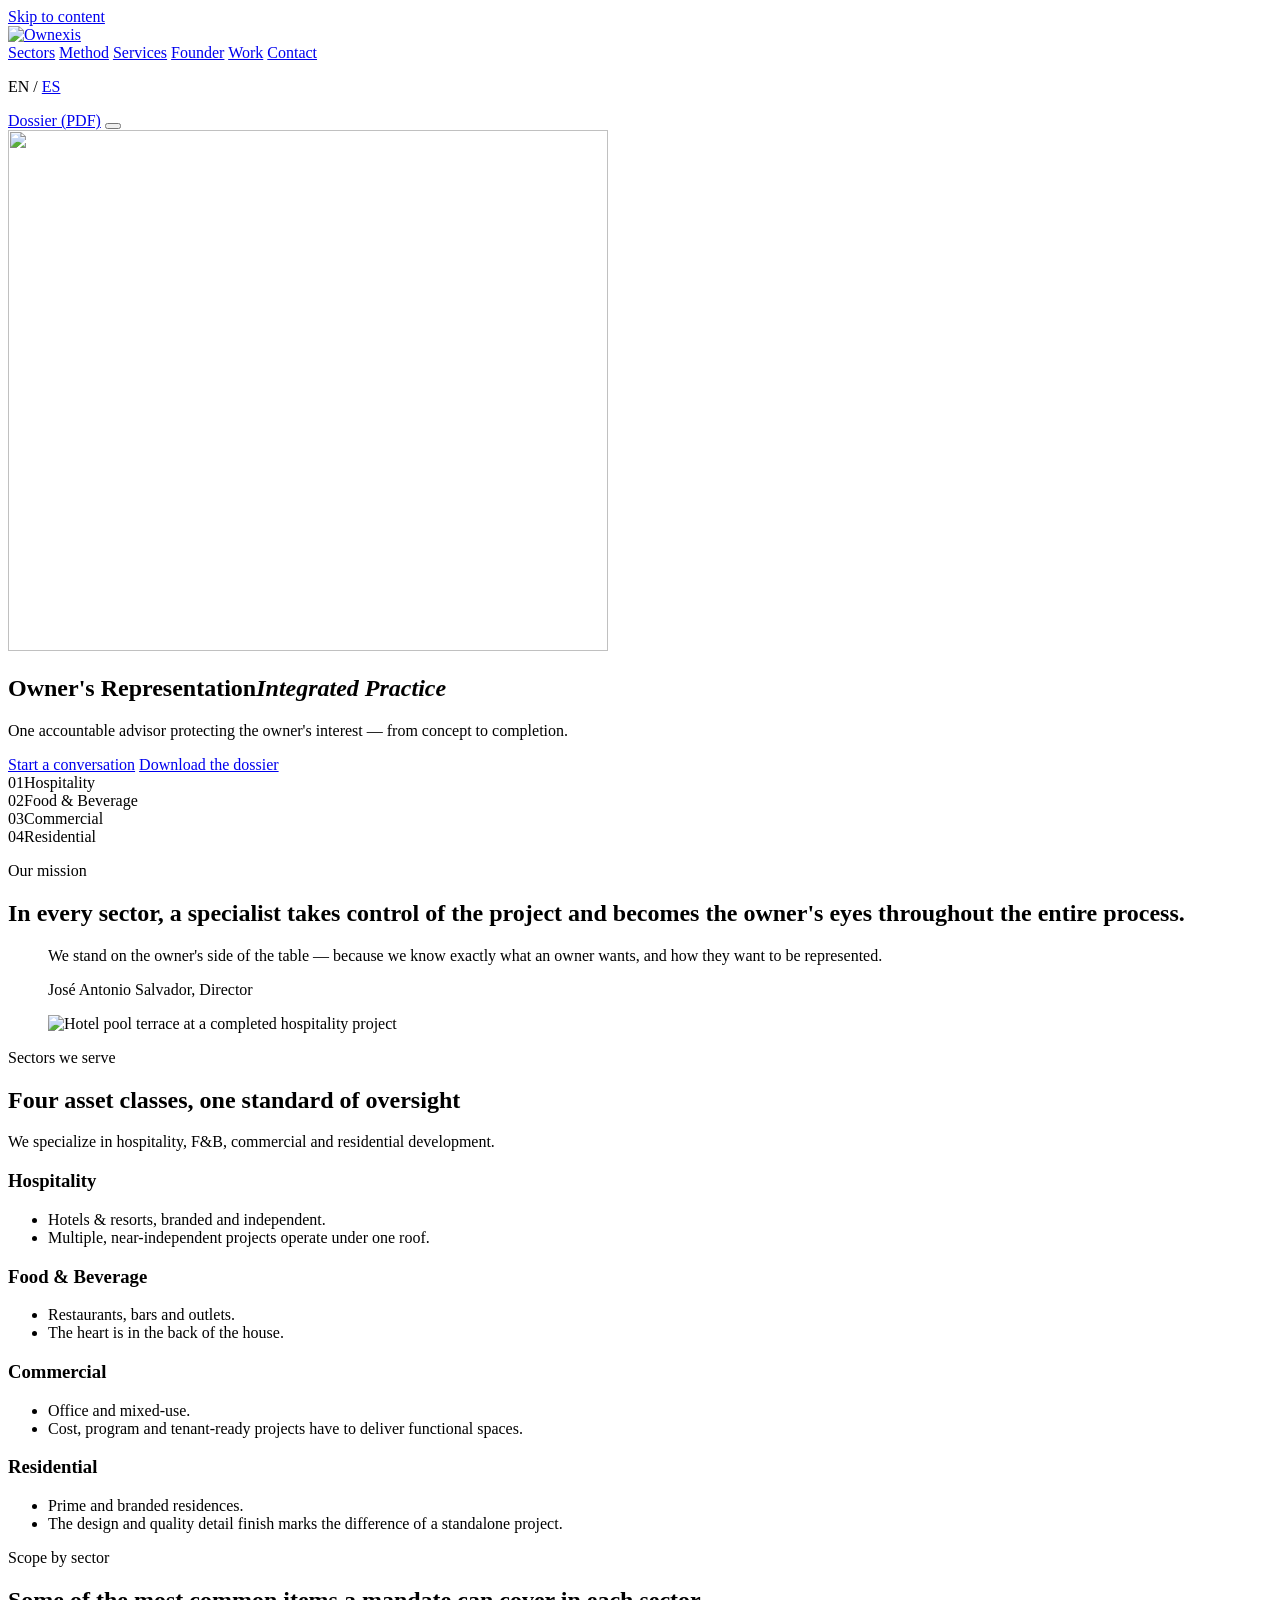
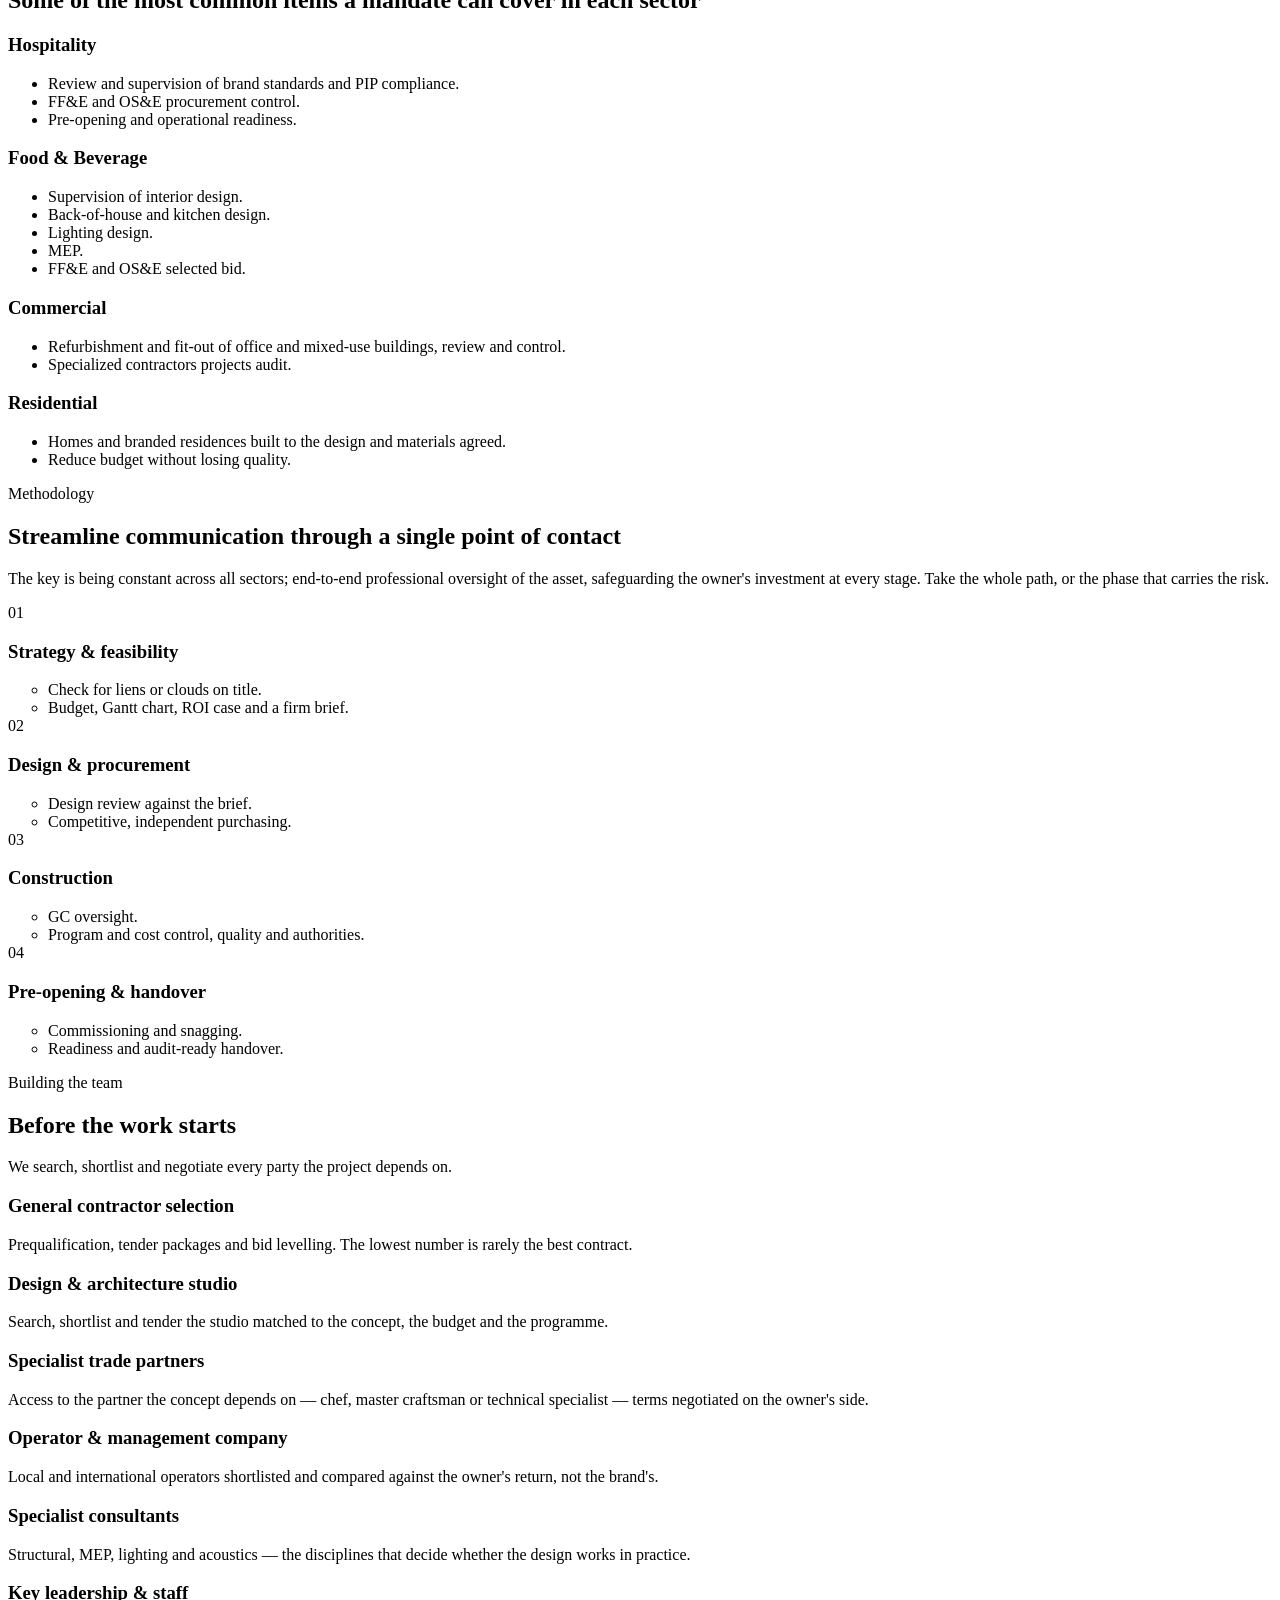
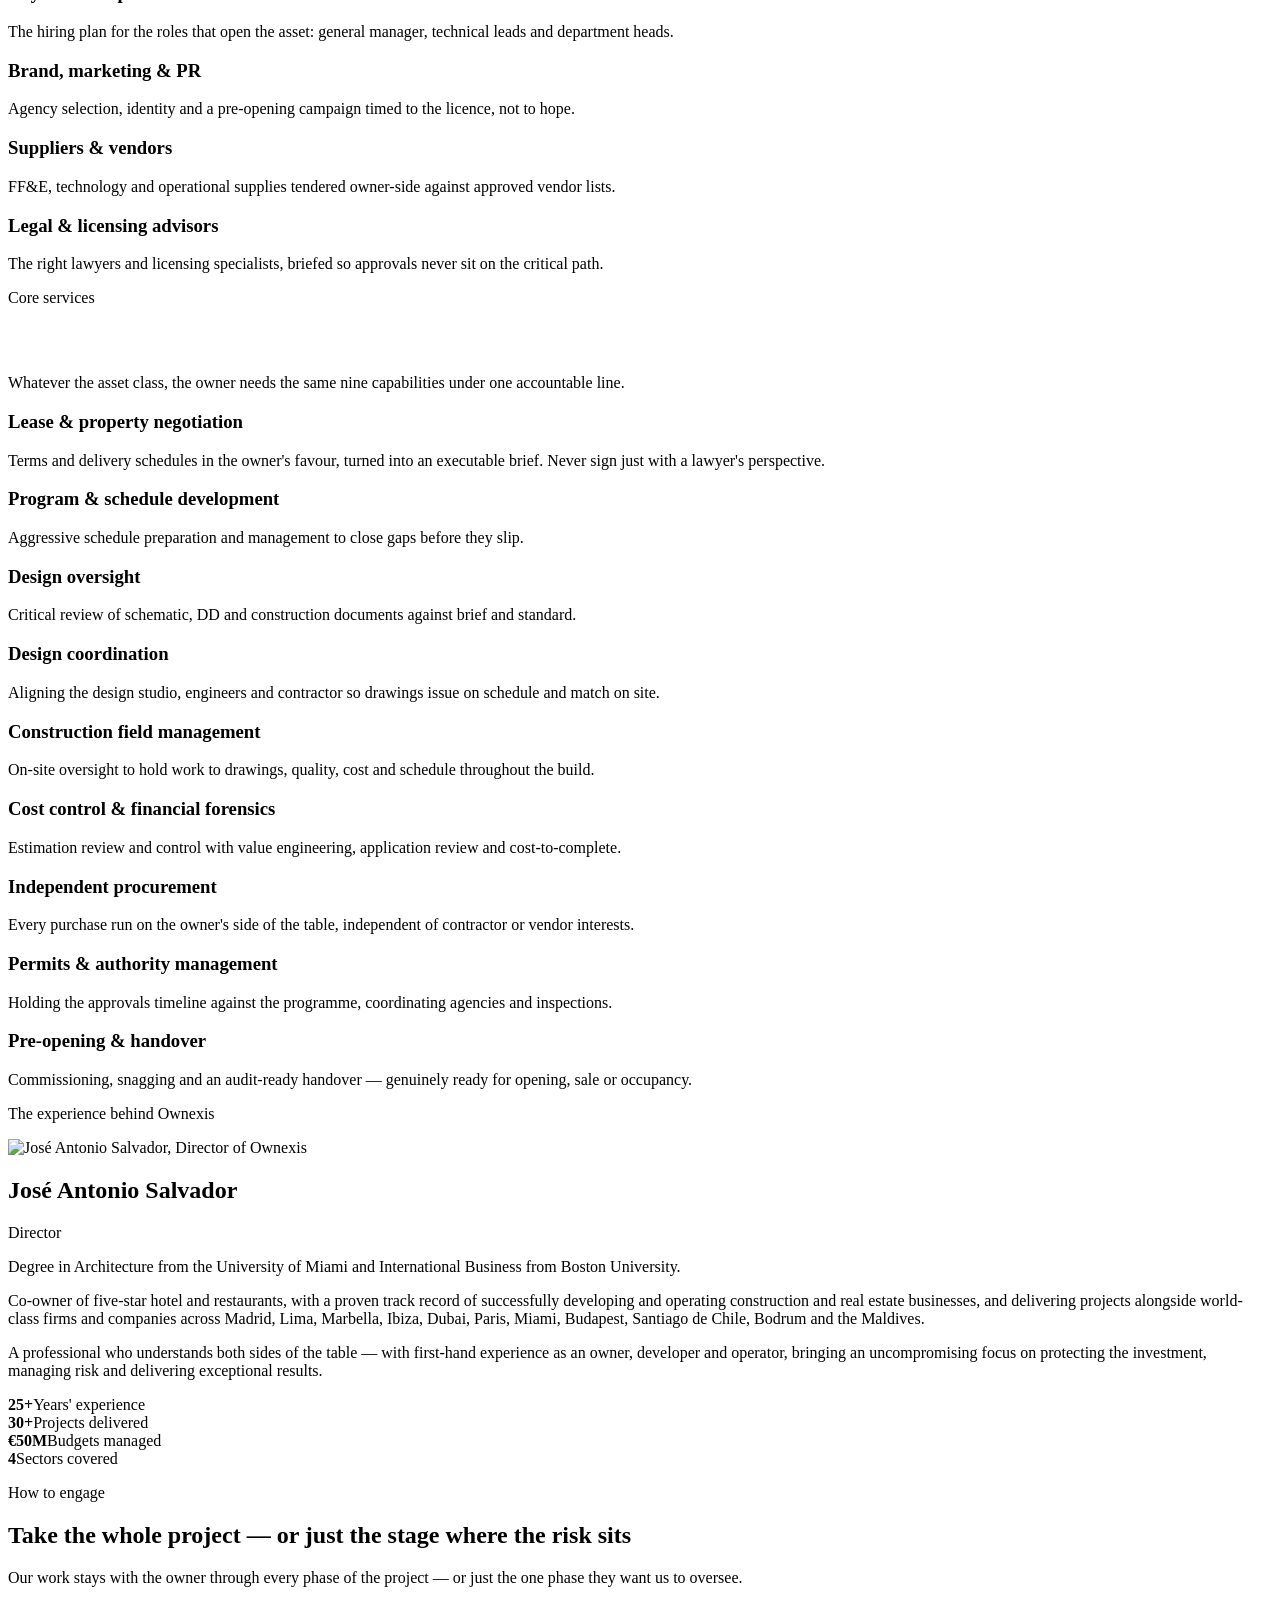
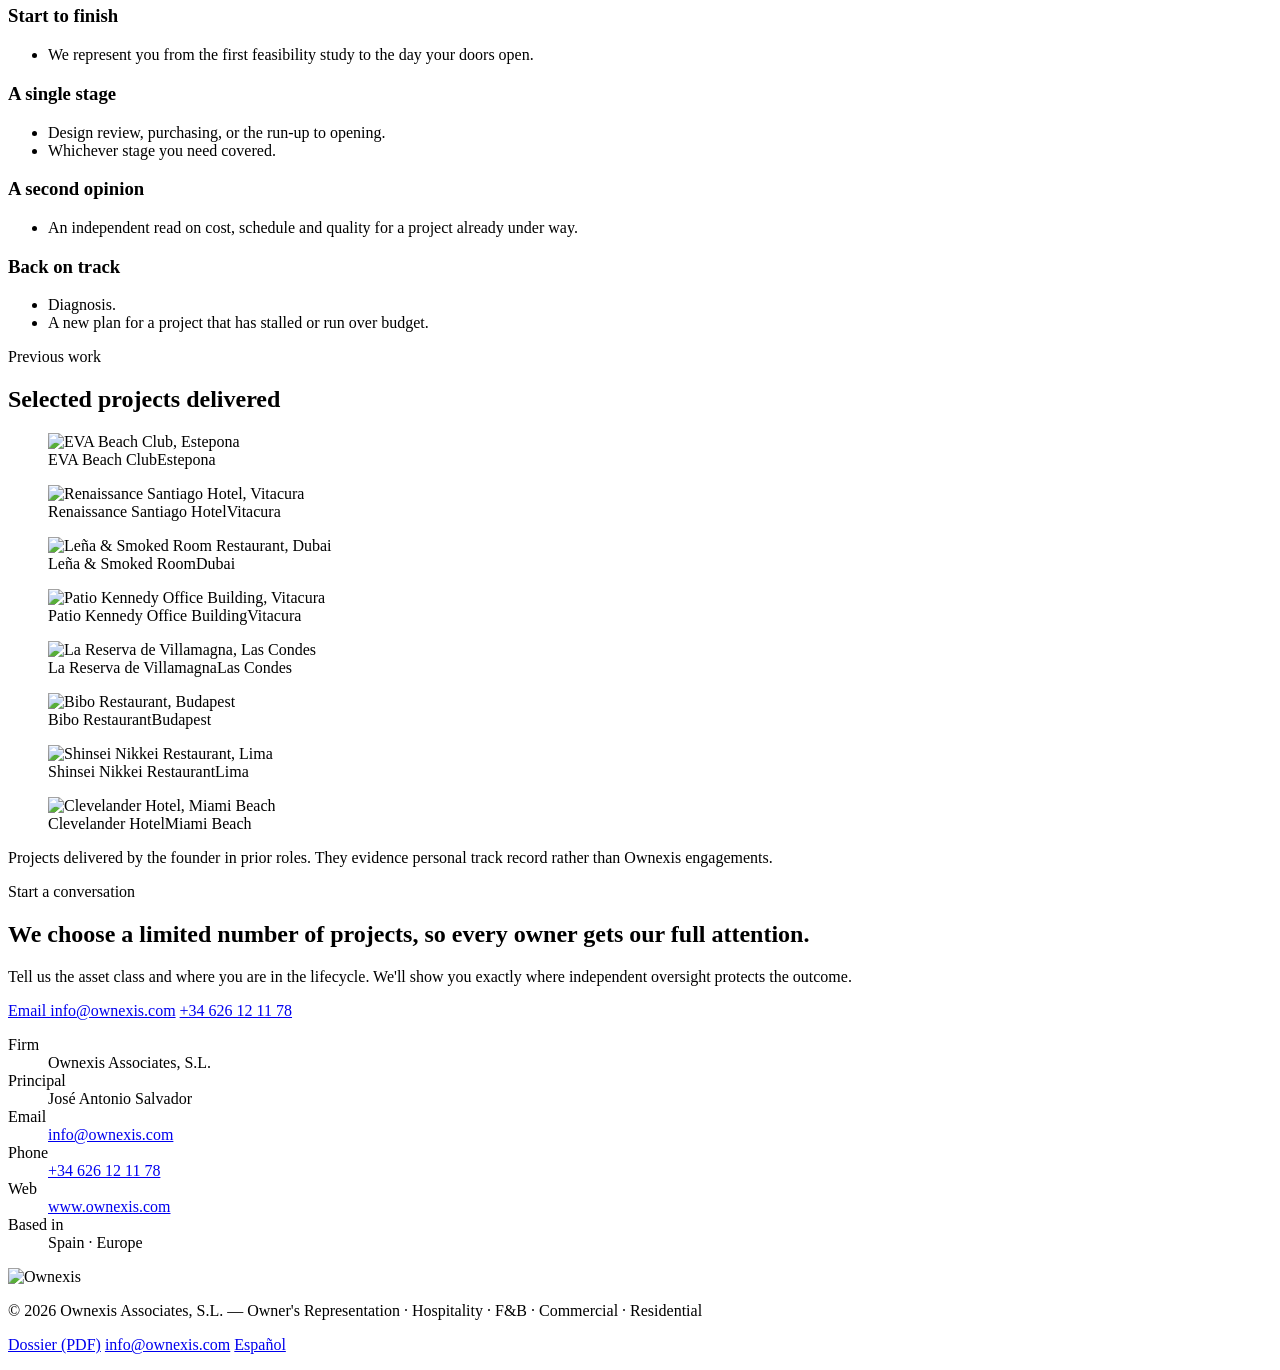
==== commit 57bae4b0: "Add files via upload" ====
--- a/index.html
+++ b/index.html
@@ -1,34 +1,34 @@
 <!DOCTYPE html>
-<html lang="es">
+<html lang="en">
 <head>
 <meta charset="utf-8">
 <meta name="viewport" content="width=device-width, initial-scale=1">
-<title>Ownexis — Representación de la propiedad en hotelería, restauración, comercial y residencial</title>
-<meta name="description" content="Ownexis es una práctica independiente de representación de la propiedad con sede en España. Un único asesor responsable que protege el interés del cliente en hoteles, restaurantes, oficinas y residencial, del concepto a la entrega.">
-<link rel="canonical" href="https://www.ownexis.com/es/">
+<title>Ownexis — Owner's Representation for hospitality, F&amp;B, commercial and residential</title>
+<meta name="description" content="Ownexis is an independent owner's representation practice based in Spain. One accountable advisor protecting the owner's interest across hotels, restaurants, offices and residential — from concept to completion.">
+<link rel="canonical" href="https://www.ownexis.com/">
 <link rel="alternate" hreflang="en" href="https://www.ownexis.com/">
 <link rel="alternate" hreflang="es" href="https://www.ownexis.com/es/">
 <link rel="alternate" hreflang="x-default" href="https://www.ownexis.com/">
 
 <meta property="og:type" content="website">
 <meta property="og:site_name" content="Ownexis">
-<meta property="og:locale" content="es_ES">
-<meta property="og:locale:alternate" content="en_US">
-<meta property="og:title" content="Ownexis — Representación de la propiedad">
-<meta property="og:description" content="Un único asesor responsable, que protege el interés del cliente, desde el concepto a la entrega.">
-<meta property="og:url" content="https://www.ownexis.com/es/">
+<meta property="og:locale" content="en_US">
+<meta property="og:locale:alternate" content="es_ES">
+<meta property="og:title" content="Ownexis — Owner's Representation">
+<meta property="og:description" content="One accountable advisor protecting the owner's interest — from concept to completion.">
+<meta property="og:url" content="https://www.ownexis.com/">
 <meta property="og:image" content="https://www.ownexis.com/assets/img/og-card.jpg">
 <meta name="twitter:card" content="summary_large_image">
 
-<link rel="icon" href="../favicon.ico" sizes="any">
-<link rel="icon" href="../assets/img/icon-512.png" type="image/png">
-<link rel="apple-touch-icon" href="../assets/img/apple-touch-icon.png">
+<link rel="icon" href="favicon.ico" sizes="any">
+<link rel="icon" href="assets/img/icon-512.png" type="image/png">
+<link rel="apple-touch-icon" href="assets/img/apple-touch-icon.png">
 <meta name="theme-color" content="#202028">
 
 <link rel="preconnect" href="https://fonts.googleapis.com">
 <link rel="preconnect" href="https://fonts.gstatic.com" crossorigin>
 <link rel="stylesheet" href="https://fonts.googleapis.com/css2?family=Caladea:ital,wght@0,400;0,700;1,400;1,700&family=Carlito:ital,wght@0,400;0,700;1,400&display=swap">
-<link rel="stylesheet" href="../assets/css/styles.css">
+<link rel="stylesheet" href="assets/css/styles.css">
 
 <script type="application/ld+json">
 {
@@ -36,46 +36,46 @@
   "@type": "ProfessionalService",
   "name": "Ownexis Associates, S.L.",
   "alternateName": "Ownexis",
-  "url": "https://www.ownexis.com/es/",
+  "url": "https://www.ownexis.com/",
   "logo": "https://www.ownexis.com/assets/img/logo-horizontal.png",
   "image": "https://www.ownexis.com/assets/img/og-card.jpg",
   "email": "info@ownexis.com",
   "telephone": "+34626121178",
-  "description": "Representación de la propiedad y dirección de proyecto independiente para desarrollo hotelero, restauración, comercial y residencial.",
-  "areaServed": ["España", "Europa"],
+  "description": "Independent owner's representation and project direction for hospitality, food and beverage, commercial and residential development.",
+  "areaServed": ["Spain", "Europe"],
   "address": { "@type": "PostalAddress", "addressCountry": "ES" },
   "founder": { "@type": "Person", "name": "José Antonio Salvador", "jobTitle": "Director" },
-  "knowsLanguage": ["es", "en"]
+  "knowsLanguage": ["en", "es"]
 }
 </script>
 </head>
 
 <body>
-<a class="skip-link" href="#main">Ir al contenido</a>
+<a class="skip-link" href="#main">Skip to content</a>
 
 <header class="masthead">
   <div class="shell masthead__inner">
-    <a class="masthead__logo" href="./" aria-label="Ownexis — inicio">
-      <img src="../assets/img/logo-horizontal.png" alt="Ownexis" width="900" height="244">
+    <a class="masthead__logo" href="./" aria-label="Ownexis — home">
+      <img src="assets/img/logo-horizontal.png" alt="Ownexis" width="900" height="244">
     </a>
 
-    <nav class="nav" id="nav" aria-label="Principal">
-      <a href="#sectors">Sectores</a>
-      <a href="#method">Metodología</a>
-      <a href="#services">Servicios</a>
-      <a href="#founder">Dirección</a>
-      <a href="#work">Proyectos</a>
-      <a href="#contact">Contacto</a>
+    <nav class="nav" id="nav" aria-label="Main">
+      <a href="#sectors">Sectors</a>
+      <a href="#method">Method</a>
+      <a href="#services">Services</a>
+      <a href="#founder">Founder</a>
+      <a href="#work">Work</a>
+      <a href="#contact">Contact</a>
     </nav>
 
     <div class="masthead__aside">
       <p class="lang">
-        <a href="../" hreflang="en" lang="en">EN</a>
+        <span aria-current="true">EN</span>
         <span class="lang__sep" aria-hidden="true">/</span>
-        <span aria-current="true">ES</span>
+        <a href="es/" hreflang="es" lang="es">ES</a>
       </p>
-      <a class="btn btn--ghost" href="../assets/docs/Ownexis-Dossier-ES.pdf" download>Dossier (PDF)</a>
-      <button class="nav-toggle" type="button" aria-expanded="false" aria-controls="nav" aria-label="Menú">
+      <a class="btn btn--ghost" href="assets/docs/Ownexis-Dossier-EN.pdf" download>Dossier (PDF)</a>
+      <button class="nav-toggle" type="button" aria-expanded="false" aria-controls="nav" aria-label="Menu">
         <span></span>
       </button>
     </div>
@@ -86,413 +86,414 @@
 
   <!-- hero ------------------------------------------------------------- -->
   <section class="hero">
-    <img class="hero__iso" src="../assets/img/isotype-light.png" alt="" aria-hidden="true" width="600" height="521">
+    <img class="hero__iso" src="assets/img/isotype-light.png" alt="" aria-hidden="true" width="600" height="521">
     <div class="shell">
       <div class="hero__inner">
-        <h1 class="hero__title">Representación de la propiedad<em>Práctica Integral</em></h1>
-        <p class="hero__lead">Un único asesor responsable, que protege el interés del cliente, desde el concepto a la entrega.</p>
+        <h1 class="hero__title">Owner's Representation<em>Integrated Practice</em></h1>
+        <p class="hero__lead">One accountable advisor protecting the owner's interest — from concept to completion.</p>
         <div class="hero__actions">
-          <a class="btn btn--light" href="#contact">Hablemos</a>
-          <a class="btn btn--outline-light" href="../assets/docs/Ownexis-Dossier-ES.pdf" download>Descargar el dossier</a>
+          <a class="btn btn--light" href="#contact">Start a conversation</a>
+          <a class="btn btn--outline-light" href="assets/docs/Ownexis-Dossier-EN.pdf" download>Download the dossier</a>
         </div>
       </div>
 
       <div class="hero__sectors">
-        <div><span>01</span>Hotelería</div>
-        <div><span>02</span>Restauración</div>
-        <div><span>03</span>Comercial</div>
-        <div><span>04</span>Residencial</div>
-      </div>
-    </div>
-  </section>
-
-  <!-- misión ----------------------------------------------------------- -->
+        <div><span>01</span>Hospitality</div>
+        <div><span>02</span>Food &amp; Beverage</div>
+        <div><span>03</span>Commercial</div>
+        <div><span>04</span>Residential</div>
+      </div>
+    </div>
+  </section>
+
+  <!-- mission ---------------------------------------------------------- -->
   <section class="section" id="mission" aria-labelledby="mission-title">
     <div class="shell mission">
       <div>
-        <p class="eyebrow">Nuestra misión</p>
-        <h2 class="mission__statement" id="mission-title">En cada sector, un especialista asume el proyecto como propio y se convierte en los ojos del cliente durante todo el proceso.</h2>
+        <p class="eyebrow">Our mission</p>
+        <h2 class="mission__statement" id="mission-title">In every sector, a specialist takes control of the project and becomes the owner's eyes throughout the entire process.</h2>
         <blockquote class="mission__quote">
-          <p>Nos sentamos en el lado de la propiedad, porque sabemos exactamente qué quiere un propietario y cómo quiere que le representen.</p>
+          <p>We stand on the owner's side of the table — because we know exactly what an owner wants, and how they want to be represented.</p>
           <footer>José Antonio Salvador, Director</footer>
         </blockquote>
       </div>
       <figure>
-        <img src="../assets/img/hero.jpg" alt="Terraza y piscina de un proyecto hotelero entregado" width="424" height="282" loading="lazy">
+        <img src="assets/img/hero.jpg" alt="Hotel pool terrace at a completed hospitality project" width="424" height="282" loading="lazy">
       </figure>
     </div>
   </section>
 
-  <!-- sectores --------------------------------------------------------- -->
+  <!-- sectors ---------------------------------------------------------- -->
   <section class="section section--cream" id="sectors" aria-labelledby="sectors-title">
     <div class="shell">
       <div class="section-head">
-        <p class="eyebrow">Sectores en los que trabajamos</p>
-        <h2 class="section-title" id="sectors-title">Cuatro tipos de activo, un mismo nivel de supervisión</h2>
-        <p class="section-intro">Estamos especializados en desarrollo hotelero, restauración, comercial y residencial.</p>
+        <p class="eyebrow">Sectors we serve</p>
+        <h2 class="section-title" id="sectors-title">Four asset classes, one standard of oversight</h2>
+        <p class="section-intro">We specialize in hospitality, F&amp;B, commercial and residential development.</p>
       </div>
 
       <div class="grid grid--4">
         <article class="card">
-          <h3 class="card__title">Hotelería</h3>
-          <ul class="ticks">
-            <li>Hoteles y resorts, de marca o independientes.</li>
-            <li>Conviven bajo un mismo techo varios proyectos casi autónomos.</li>
-          </ul>
-        </article>
-        <article class="card">
-          <h3 class="card__title">Restauración</h3>
-          <ul class="ticks">
-            <li>Restaurantes, bares y puntos de venta.</li>
-            <li>El corazón del proyecto está en la cocina y las zonas de servicio.</li>
-          </ul>
-        </article>
-        <article class="card">
-          <h3 class="card__title">Comercial</h3>
-          <ul class="ticks">
-            <li>Oficinas y uso mixto.</li>
-            <li>Coste, plazo y entrega lista para el inquilino tienen que traducirse en espacios funcionales.</li>
-          </ul>
-        </article>
-        <article class="card">
-          <h3 class="card__title">Residencial</h3>
-          <ul class="ticks">
-            <li>Vivienda prime y branded residences.</li>
-            <li>El diseño y la calidad del detalle marcan la diferencia del proyecto.</li>
-          </ul>
-        </article>
-      </div>
-    </div>
-  </section>
-
-  <!-- alcance ---------------------------------------------------------- -->
+          <h3 class="card__title">Hospitality</h3>
+          <ul class="ticks">
+            <li>Hotels &amp; resorts, branded and independent.</li>
+            <li>Multiple, near-independent projects operate under one roof.</li>
+          </ul>
+        </article>
+        <article class="card">
+          <h3 class="card__title">Food &amp; Beverage</h3>
+          <ul class="ticks">
+            <li>Restaurants, bars and outlets.</li>
+            <li>The heart is in the back of the house.</li>
+          </ul>
+        </article>
+        <article class="card">
+          <h3 class="card__title">Commercial</h3>
+          <ul class="ticks">
+            <li>Office and mixed-use.</li>
+            <li>Cost, program and tenant-ready projects have to deliver functional spaces.</li>
+          </ul>
+        </article>
+        <article class="card">
+          <h3 class="card__title">Residential</h3>
+          <ul class="ticks">
+            <li>Prime and branded residences.</li>
+            <li>The design and quality detail finish marks the difference of a standalone project.</li>
+          </ul>
+        </article>
+      </div>
+    </div>
+  </section>
+
+  <!-- scope ------------------------------------------------------------ -->
   <section class="section" id="scope" aria-labelledby="scope-title">
     <div class="shell">
       <div class="section-head">
-        <p class="eyebrow">Alcance por sector</p>
-        <h2 class="section-title" id="scope-title">Partidas que un mandato cubre con más frecuencia en cada sector</h2>
+        <p class="eyebrow">Scope by sector</p>
+        <h2 class="section-title" id="scope-title">Some of the most common items a mandate can cover in each sector</h2>
       </div>
 
       <div class="grid grid--4">
         <article class="card">
-          <h3 class="card__title">Hotelería</h3>
-          <ul class="ticks">
-            <li>Revisión y supervisión de los estándares de marca y del cumplimiento del PIP.</li>
-            <li>Control de la compra de FF&amp;E y OS&amp;E.</li>
-            <li>Preapertura y puesta a punto operativa.</li>
-          </ul>
-        </article>
-        <article class="card">
-          <h3 class="card__title">Restauración</h3>
-          <ul class="ticks">
-            <li>Revisión y supervisión del interiorismo, del back of house y del diseño de cocinas.</li>
-            <li>Iluminación.</li>
-            <li>Instalaciones (MEP).</li>
-            <li>FF&amp;E y OS&amp;E.</li>
-          </ul>
-        </article>
-        <article class="card">
-          <h3 class="card__title">Comercial</h3>
-          <ul class="ticks">
-            <li>Revisión y control de la reforma y el fit-out de edificios de oficinas y uso mixto.</li>
-            <li>Auditoría de los proyectos de contratistas especializados.</li>
-          </ul>
-        </article>
-        <article class="card">
-          <h3 class="card__title">Residencial</h3>
-          <ul class="ticks">
-            <li>Viviendas y marcas residenciales ejecutadas con el diseño y los materiales acordados.</li>
-            <li>Reducir el presupuesto sin perder calidad.</li>
-          </ul>
-        </article>
-      </div>
-    </div>
-  </section>
-
-  <!-- metodología ------------------------------------------------------ -->
+          <h3 class="card__title">Hospitality</h3>
+          <ul class="ticks">
+            <li>Review and supervision of brand standards and PIP compliance.</li>
+            <li>FF&amp;E and OS&amp;E procurement control.</li>
+            <li>Pre-opening and operational readiness.</li>
+          </ul>
+        </article>
+        <article class="card">
+          <h3 class="card__title">Food &amp; Beverage</h3>
+          <ul class="ticks">
+            <li>Supervision of interior design.</li>
+            <li>Back-of-house and kitchen design.</li>
+            <li>Lighting design.</li>
+            <li>MEP.</li>
+            <li>FF&amp;E and OS&amp;E selected bid.</li>
+          </ul>
+        </article>
+        <article class="card">
+          <h3 class="card__title">Commercial</h3>
+          <ul class="ticks">
+            <li>Refurbishment and fit-out of office and mixed-use buildings, review and control.</li>
+            <li>Specialized contractors projects audit.</li>
+          </ul>
+        </article>
+        <article class="card">
+          <h3 class="card__title">Residential</h3>
+          <ul class="ticks">
+            <li>Homes and branded residences built to the design and materials agreed.</li>
+            <li>Reduce budget without losing quality.</li>
+          </ul>
+        </article>
+      </div>
+    </div>
+  </section>
+
+  <!-- methodology ------------------------------------------------------ -->
   <section class="section section--cream" id="method" aria-labelledby="method-title">
     <div class="shell">
       <div class="section-head">
-        <p class="eyebrow">Metodología</p>
-        <h2 class="section-title" id="method-title">Comunicación ágil a través de un único interlocutor</h2>
-        <p class="section-intro">La clave es mantener el mismo criterio en todos los sectores: supervisión profesional del activo de principio a fin, protegiendo al cliente en cada etapa. Recorra todo el camino o solo la fase que concentra el riesgo.</p>
+        <p class="eyebrow">Methodology</p>
+        <h2 class="section-title" id="method-title">Streamline communication through a single point of contact</h2>
+        <p class="section-intro">The key is being constant across all sectors; end-to-end professional oversight of the asset, safeguarding the owner's investment at every stage. Take the whole path, or the phase that carries the risk.</p>
       </div>
 
       <ol class="grid grid--4" style="list-style:none;margin:0;padding:0">
         <li class="card">
           <span class="card__step">01</span>
-          <h3 class="card__title">Estrategia y viabilidad</h3>
-          <ul class="ticks">
-            <li>Comprobación de cargas y situación registral.</li>
-            <li>Presupuesto, Gantt, ROI y un briefing cerrado.</li>
+          <h3 class="card__title">Strategy &amp; feasibility</h3>
+          <ul class="ticks">
+            <li>Check for liens or clouds on title.</li>
+            <li>Budget, Gantt chart, ROI case and a firm brief.</li>
           </ul>
         </li>
         <li class="card">
           <span class="card__step">02</span>
-          <h3 class="card__title">Diseño y compras</h3>
-          <ul class="ticks">
-            <li>Revisión del diseño frente al briefing.</li>
-            <li>Compras competitivas e independientes.</li>
+          <h3 class="card__title">Design &amp; procurement</h3>
+          <ul class="ticks">
+            <li>Design review against the brief.</li>
+            <li>Competitive, independent purchasing.</li>
           </ul>
         </li>
         <li class="card">
           <span class="card__step">03</span>
-          <h3 class="card__title">Construcción</h3>
-          <ul class="ticks">
-            <li>Supervisión de la constructora.</li>
-            <li>Control de plazo y coste, calidad y organismos oficiales.</li>
+          <h3 class="card__title">Construction</h3>
+          <ul class="ticks">
+            <li>GC oversight.</li>
+            <li>Program and cost control, quality and authorities.</li>
           </ul>
         </li>
         <li class="card">
           <span class="card__step">04</span>
-          <h3 class="card__title">Preapertura y entrega</h3>
-          <ul class="ticks">
-            <li>Puesta en marcha y repaso de remates.</li>
-            <li>Preparación operativa y entrega auditable.</li>
+          <h3 class="card__title">Pre-opening &amp; handover</h3>
+          <ul class="ticks">
+            <li>Commissioning and snagging.</li>
+            <li>Readiness and audit-ready handover.</li>
           </ul>
         </li>
       </ol>
     </div>
   </section>
 
-  <!-- formación del equipo --------------------------------------------- -->
+  <!-- building the team ------------------------------------------------ -->
   <section class="section" id="team" aria-labelledby="team-title">
     <div class="shell">
       <div class="section-head">
-        <p class="eyebrow">Formación del equipo</p>
-        <h2 class="section-title" id="team-title">Antes de empezar la obra</h2>
-        <p class="section-intro">Buscamos, preseleccionamos y negociamos con cada parte de la que depende el proyecto.</p>
+        <p class="eyebrow">Building the team</p>
+        <h2 class="section-title" id="team-title">Before the work starts</h2>
+        <p class="section-intro">We search, shortlist and negotiate every party the project depends on.</p>
       </div>
 
       <div class="capabilities">
         <article class="capability">
-          <h3>Selección de la constructora</h3>
-          <p>Precalificación, paquetes de licitación y nivelación de ofertas. La cifra más baja rara vez es el mejor contrato.</p>
-        </article>
-        <article class="capability">
-          <h3>Estudio de diseño y arquitectura</h3>
-          <p>Búsqueda, preselección y concurso del estudio que mejor encaja con el concepto, el presupuesto y el programa.</p>
-        </article>
-        <article class="capability">
-          <h3>Socios especializados</h3>
-          <p>Acceso al socio del que depende el concepto —chef, maestro artesano o especialista técnico— con condiciones negociadas del lado de la propiedad.</p>
-        </article>
-        <article class="capability">
-          <h3>Operador y empresa gestora</h3>
-          <p>Operadores locales e internacionales preseleccionados y comparados según el retorno de la propiedad, no el de la marca.</p>
-        </article>
-        <article class="capability">
-          <h3>Consultores especializados</h3>
-          <p>Estructura, instalaciones (MEP), iluminación y acústica: las disciplinas que determinan si el diseño funciona en la práctica.</p>
-        </article>
-        <article class="capability">
-          <h3>Liderazgo y personal clave</h3>
-          <p>El plan de contratación para los puestos que abren el activo: director general, responsables técnicos y jefes de departamento.</p>
-        </article>
-        <article class="capability">
-          <h3>Marca, marketing y relaciones públicas</h3>
-          <p>Selección de agencia, identidad y una campaña de preapertura ajustada al calendario de la licencia, no a la esperanza.</p>
-        </article>
-        <article class="capability">
-          <h3>Proveedores</h3>
-          <p>FF&amp;E, tecnología y suministros operativos licitados del lado de la propiedad contra listas de proveedores aprobados.</p>
-        </article>
-        <article class="capability">
-          <h3>Asesores legales y de licencias</h3>
-          <p>Los abogados y especialistas en licencias adecuados, informados para que las aprobaciones nunca frenen el camino crítico.</p>
-        </article>
-      </div>
-    </div>
-  </section>
-
-  <!-- servicios principales -------------------------------------------- -->
+          <h3>General contractor selection</h3>
+          <p>Prequalification, tender packages and bid levelling. The lowest number is rarely the best contract.</p>
+        </article>
+        <article class="capability">
+          <h3>Design &amp; architecture studio</h3>
+          <p>Search, shortlist and tender the studio matched to the concept, the budget and the programme.</p>
+        </article>
+        <article class="capability">
+          <h3>Specialist trade partners</h3>
+          <p>Access to the partner the concept depends on — chef, master craftsman or technical specialist — terms negotiated on the owner's side.</p>
+        </article>
+        <article class="capability">
+          <h3>Operator &amp; management company</h3>
+          <p>Local and international operators shortlisted and compared against the owner's return, not the brand's.</p>
+        </article>
+        <article class="capability">
+          <h3>Specialist consultants</h3>
+          <p>Structural, MEP, lighting and acoustics — the disciplines that decide whether the design works in practice.</p>
+        </article>
+        <article class="capability">
+          <h3>Key leadership &amp; staff</h3>
+          <p>The hiring plan for the roles that open the asset: general manager, technical leads and department heads.</p>
+        </article>
+        <article class="capability">
+          <h3>Brand, marketing &amp; PR</h3>
+          <p>Agency selection, identity and a pre-opening campaign timed to the licence, not to hope.</p>
+        </article>
+        <article class="capability">
+          <h3>Suppliers &amp; vendors</h3>
+          <p>FF&amp;E, technology and operational supplies tendered owner-side against approved vendor lists.</p>
+        </article>
+        <article class="capability">
+          <h3>Legal &amp; licensing advisors</h3>
+          <p>The right lawyers and licensing specialists, briefed so approvals never sit on the critical path.</p>
+        </article>
+      </div>
+    </div>
+  </section>
+
+  <!-- core services ---------------------------------------------------- -->
   <section class="section section--ink" id="services" aria-labelledby="services-title">
     <div class="shell">
       <div class="section-head">
-        <p class="eyebrow">Servicios principales</p>
-        <h2 class="section-title" id="services-title" style="color:#fff">La supervisión que funciona en cualquier sector</h2>
-        <p class="section-intro">Sea cual sea el tipo de activo, la propiedad necesita las mismas nueve capacidades bajo una única línea de responsabilidad.</p>
+        <p class="eyebrow">Core services</p>
+        <h2 class="section-title" id="services-title" style="color:#fff">The oversight that travels across every sector</h2>
+        <p class="section-intro">Whatever the asset class, the owner needs the same nine capabilities under one accountable line.</p>
       </div>
 
       <div class="capabilities">
         <article class="capability">
-          <h3>Negociación de arrendamientos</h3>
-          <p>Condiciones y plazos de entrega favorables a la propiedad, convertidos en un briefing ejecutable. Nunca firme solo con la perspectiva de un abogado.</p>
-        </article>
-        <article class="capability">
-          <h3>Planificación y control de plazos</h3>
-          <p>Preparación y gestión exigente del calendario para cerrar las desviaciones antes de que se produzcan.</p>
-        </article>
-        <article class="capability">
-          <h3>Supervisión del diseño</h3>
-          <p>Revisión crítica del anteproyecto, del proyecto básico y del proyecto de ejecución frente al briefing y al estándar.</p>
-        </article>
-        <article class="capability">
-          <h3>Coordinación de diseño</h3>
-          <p>Coordinamos al estudio de diseño, a los ingenieros y a la constructora para que los planos salgan a tiempo y coincidan en obra.</p>
-        </article>
-        <article class="capability">
-          <h3>Constructora y control de obra</h3>
-          <p>Supervisión en obra para ajustar los trabajos a los planos, la calidad, el coste y el plazo a lo largo de toda la construcción.</p>
-        </article>
-        <article class="capability">
-          <h3>Control de costes y auditoría económica</h3>
-          <p>Revisión y control de mediciones y presupuestos, con ingeniería, revisión de certificaciones y coste hasta terminación.</p>
-        </article>
-        <article class="capability">
-          <h3>Compras independientes</h3>
-          <p>Toda compra se gestiona del lado de la propiedad, al margen de cualquier interés de constructoras o proveedores.</p>
-        </article>
-        <article class="capability">
-          <h3>Licencias y Administración</h3>
-          <p>Sostenemos el calendario de aprobaciones frente al programa, coordinando organismos e inspecciones.</p>
-        </article>
-        <article class="capability">
-          <h3>Preapertura y entrega</h3>
-          <p>Puesta en marcha, repaso de remates y una entrega auditable: listo de verdad para abrir, vender u ocupar.</p>
-        </article>
-      </div>
-    </div>
-  </section>
-
-  <!-- dirección -------------------------------------------------------- -->
+          <h3>Lease &amp; property negotiation</h3>
+          <p>Terms and delivery schedules in the owner's favour, turned into an executable brief. Never sign just with a lawyer's perspective.</p>
+        </article>
+        <article class="capability">
+          <h3>Program &amp; schedule development</h3>
+          <p>Aggressive schedule preparation and management to close gaps before they slip.</p>
+        </article>
+        <article class="capability">
+          <h3>Design oversight</h3>
+          <p>Critical review of schematic, DD and construction documents against brief and standard.</p>
+        </article>
+        <article class="capability">
+          <h3>Design coordination</h3>
+          <p>Aligning the design studio, engineers and contractor so drawings issue on schedule and match on site.</p>
+        </article>
+        <article class="capability">
+          <h3>Construction field management</h3>
+          <p>On-site oversight to hold work to drawings, quality, cost and schedule throughout the build.</p>
+        </article>
+        <article class="capability">
+          <h3>Cost control &amp; financial forensics</h3>
+          <p>Estimation review and control with value engineering, application review and cost-to-complete.</p>
+        </article>
+        <article class="capability">
+          <h3>Independent procurement</h3>
+          <p>Every purchase run on the owner's side of the table, independent of contractor or vendor interests.</p>
+        </article>
+        <article class="capability">
+          <h3>Permits &amp; authority management</h3>
+          <p>Holding the approvals timeline against the programme, coordinating agencies and inspections.</p>
+        </article>
+        <article class="capability">
+          <h3>Pre-opening &amp; handover</h3>
+          <p>Commissioning, snagging and an audit-ready handover — genuinely ready for opening, sale or occupancy.</p>
+        </article>
+      </div>
+    </div>
+  </section>
+
+  <!-- founder ---------------------------------------------------------- -->
   <section class="section" id="founder" aria-labelledby="founder-title">
     <div class="shell">
       <div class="section-head">
-        <p class="eyebrow">La experiencia detrás de Ownexis</p>
+        <p class="eyebrow">The experience behind Ownexis</p>
       </div>
 
       <div class="founder">
         <figure class="founder__portrait" style="margin:0">
-          <img src="../assets/img/founder.jpg" alt="José Antonio Salvador, director de Ownexis" width="900" height="1125" loading="lazy">
+          <img src="assets/img/founder.jpg" alt="José Antonio Salvador, Director of Ownexis" width="900" height="1125" loading="lazy">
         </figure>
         <div>
           <h2 class="founder__name" id="founder-title">José Antonio Salvador</h2>
           <p class="founder__role">Director</p>
           <div class="founder__bio">
-            <p>Arquitecto titulado en la Universidad de Miami (FL) y graduado en International Business por Boston University.</p>
-            <p>Co-propietario de hotel de cinco estrellas y restaurantes. Con una trayectoria contrastada en el desarrollo y la explotación de negocios de construcción e inmobiliarios, y en la entrega de proyectos junto a firmas y compañías de primer nivel en Madrid, Lima, Marbella, Ibiza, Dubái, París, Miami, Budapest, Santiago de Chile y Bodrum.</p>
-            <p>Un profesional que entiende los dos lados de la mesa: con experiencia directa como propietario, promotor y operador, y enfocado en proteger la inversión, gestionar el riesgo y entregar resultados excepcionales.</p>
+            <p>Degree in Architecture from the University of Miami and International Business from Boston University.</p>
+            <p>Co-owner of five-star hotel and restaurants, with a proven track record of successfully developing and operating construction and real estate businesses, and delivering projects alongside world-class firms and companies across Madrid, Lima, Marbella, Ibiza, Dubai, Paris, Miami, Budapest, Santiago de Chile, Bodrum and the Maldives.</p>
+            <p>A professional who understands both sides of the table — with first-hand experience as an owner, developer and operator, bringing an uncompromising focus on protecting the investment, managing risk and delivering exceptional results.</p>
           </div>
 
           <div class="stats">
-            <div><b>25+</b><span>Años de experiencia</span></div>
-            <div><b>30+</b><span>Proyectos entregados</span></div>
-            <div><b>50 M€</b><span>Presupuesto gestionado</span></div>
-            <div><b>4</b><span>Sectores cubiertos</span></div>
+            <div><b>25+</b><span>Years' experience</span></div>
+            <div><b>30+</b><span>Projects delivered</span></div>
+            <div><b>€50M</b><span>Budgets managed</span></div>
+            <div><b>4</b><span>Sectors covered</span></div>
           </div>
         </div>
       </div>
     </div>
   </section>
 
-  <!-- cómo trabajar ---------------------------------------------------- -->
+  <!-- engage ----------------------------------------------------------- -->
   <section class="section section--cream" id="engage" aria-labelledby="engage-title">
     <div class="shell">
       <div class="section-head">
-        <p class="eyebrow">Cómo trabajar con nosotros</p>
-        <h2 class="section-title" id="engage-title">Contrate todo el proyecto o solo la fase donde está el riesgo</h2>
-        <p class="section-intro">Acompañamos a la propiedad en todas las fases del proyecto, o únicamente en aquella que quiera que supervisemos.</p>
+        <p class="eyebrow">How to engage</p>
+        <h2 class="section-title" id="engage-title">Take the whole project — or just the stage where the risk sits</h2>
+        <p class="section-intro">Our work stays with the owner through every phase of the project — or just the one phase they want us to oversee.</p>
       </div>
 
       <div class="grid grid--4">
         <article class="card">
-          <h3 class="card__title">De principio a fin</h3>
-          <ul class="ticks">
-            <li>Le representamos desde el primer estudio de viabilidad hasta el día en que abre sus puertas.</li>
-          </ul>
-        </article>
-        <article class="card">
-          <h3 class="card__title">Una sola fase</h3>
-          <ul class="ticks">
-            <li>Revisión del diseño, compras o la recta final hasta la apertura.</li>
-            <li>La fase que necesite cubrir.</li>
-          </ul>
-        </article>
-        <article class="card">
-          <h3 class="card__title">Una segunda opinión</h3>
-          <ul class="ticks">
-            <li>Una lectura independiente del coste, el plazo y la calidad de un proyecto ya en marcha.</li>
-          </ul>
-        </article>
-        <article class="card">
-          <h3 class="card__title">Reconducir el proyecto</h3>
-          <ul class="ticks">
-            <li>Diagnóstico.</li>
-            <li>Nuevo plan para un proyecto parado o desviado en presupuesto.</li>
-          </ul>
-        </article>
-      </div>
-    </div>
-  </section>
-
-  <!-- proyectos -------------------------------------------------------- -->
+          <h3 class="card__title">Start to finish</h3>
+          <ul class="ticks">
+            <li>We represent you from the first feasibility study to the day your doors open.</li>
+          </ul>
+        </article>
+        <article class="card">
+          <h3 class="card__title">A single stage</h3>
+          <ul class="ticks">
+            <li>Design review, purchasing, or the run-up to opening.</li>
+            <li>Whichever stage you need covered.</li>
+          </ul>
+        </article>
+        <article class="card">
+          <h3 class="card__title">A second opinion</h3>
+          <ul class="ticks">
+            <li>An independent read on cost, schedule and quality for a project already under way.</li>
+          </ul>
+        </article>
+        <article class="card">
+          <h3 class="card__title">Back on track</h3>
+          <ul class="ticks">
+            <li>Diagnosis.</li>
+            <li>A new plan for a project that has stalled or run over budget.</li>
+          </ul>
+        </article>
+      </div>
+    </div>
+  </section>
+
+  <!-- work ------------------------------------------------------------- -->
   <section class="section" id="work" aria-labelledby="work-title">
     <div class="shell">
       <div class="section-head">
-        <p class="eyebrow">Proyectos anteriores</p>
-        <h2 class="section-title" id="work-title">Selección de proyectos entregados</h2>
+        <p class="eyebrow">Previous work</p>
+        <h2 class="section-title" id="work-title">Selected projects delivered</h2>
       </div>
 
       <div class="work">
         <figure>
-          <img src="../assets/img/projects/eva-beach-club-estepona.jpg" alt="EVA Beach Club, Estepona" width="1000" height="649" loading="lazy">
+          <img src="assets/img/projects/eva-beach-club-estepona.jpg" alt="EVA Beach Club, Estepona" width="1000" height="649" loading="lazy">
           <figcaption>EVA Beach Club<span class="work__place">Estepona</span></figcaption>
         </figure>
         <figure>
-          <img src="../assets/img/projects/renaissance-santiago-vitacura.jpg" alt="Renaissance Santiago, Vitacura" width="1000" height="649" loading="lazy">
-          <figcaption>Renaissance Santiago<span class="work__place">Vitacura</span></figcaption>
-        </figure>
-        <figure>
-          <img src="../assets/img/projects/lena-smoked-room-dubai.jpg" alt="Leña &amp; Smoked Room, Dubái" width="1000" height="649" loading="lazy">
-          <figcaption>Leña &amp; Smoked Room<span class="work__place">Dubái</span></figcaption>
-        </figure>
-        <figure>
-          <img src="../assets/img/projects/patio-kennedy-vitacura.jpg" alt="Oficinas Patio Kennedy, Vitacura" width="1000" height="649" loading="lazy">
-          <figcaption>Oficinas Patio Kennedy<span class="work__place">Vitacura</span></figcaption>
-        </figure>
-        <figure>
-          <img src="../assets/img/projects/la-reserva-villamagna-las-condes.jpg" alt="La Reserva de Villamagna, Las Condes" width="1000" height="649" loading="lazy">
+          <img src="assets/img/projects/renaissance-santiago-vitacura.jpg" alt="Renaissance Santiago Hotel, Vitacura" width="1000" height="649" loading="lazy">
+          <figcaption>Renaissance Santiago Hotel<span class="work__place">Vitacura</span></figcaption>
+        </figure>
+        <figure>
+          <img src="assets/img/projects/lena-smoked-room-dubai.jpg" alt="Leña &amp; Smoked Room Restaurant, Dubai" width="1000" height="649" loading="lazy">
+          <figcaption>Leña &amp; Smoked Room<span class="work__place">Dubai</span></figcaption>
+        </figure>
+        <figure>
+          <img src="assets/img/projects/patio-kennedy-vitacura.jpg" alt="Patio Kennedy Office Building, Vitacura" width="1000" height="649" loading="lazy">
+          <figcaption>Patio Kennedy Office Building<span class="work__place">Vitacura</span></figcaption>
+        </figure>
+        <figure>
+          <img src="assets/img/projects/la-reserva-villamagna-las-condes.jpg" alt="La Reserva de Villamagna, Las Condes" width="1000" height="649" loading="lazy">
           <figcaption>La Reserva de Villamagna<span class="work__place">Las Condes</span></figcaption>
         </figure>
         <figure>
-          <img src="../assets/img/projects/bibo-budapest.jpg" alt="Restaurante Bibo, Budapest" width="1000" height="649" loading="lazy">
-          <figcaption>Restaurante Bibo<span class="work__place">Budapest</span></figcaption>
-        </figure>
-        <figure>
-          <img src="../assets/img/projects/shinsei-nikkei-lima.jpg" alt="Restaurante Shinsei Nikkei, Lima" width="1000" height="649" loading="lazy">
-          <figcaption>Restaurante Shinsei Nikkei<span class="work__place">Lima</span></figcaption>
-        </figure>
-        <figure>
-          <img src="../assets/img/projects/clevelander-miami-beach.jpg" alt="Hotel Clevelander, Miami Beach" width="1000" height="649" loading="lazy">
-          <figcaption>Hotel Clevelander<span class="work__place">Miami Beach</span></figcaption>
-        </figure>
-      </div>
-
-      <p class="work-note">Proyectos entregados por el director en etapas anteriores. Acreditan su trayectoria personal, no mandatos de Ownexis.</p>
-    </div>
-  </section>
-
-  <!-- contacto --------------------------------------------------------- -->
+          <img src="assets/img/projects/bibo-budapest.jpg" alt="Bibo Restaurant, Budapest" width="1000" height="649" loading="lazy">
+          <figcaption>Bibo Restaurant<span class="work__place">Budapest</span></figcaption>
+        </figure>
+        <figure>
+          <img src="assets/img/projects/shinsei-nikkei-lima.jpg" alt="Shinsei Nikkei Restaurant, Lima" width="1000" height="649" loading="lazy">
+          <figcaption>Shinsei Nikkei Restaurant<span class="work__place">Lima</span></figcaption>
+        </figure>
+        <figure>
+          <img src="assets/img/projects/clevelander-miami-beach.jpg" alt="Clevelander Hotel, Miami Beach" width="1000" height="649" loading="lazy">
+          <figcaption>Clevelander Hotel<span class="work__place">Miami Beach</span></figcaption>
+        </figure>
+      </div>
+
+      <p class="work-note">Projects delivered by the founder in prior roles. They evidence personal track record rather than Ownexis engagements.</p>
+    </div>
+  </section>
+
+  <!-- contact ---------------------------------------------------------- -->
   <section class="section section--ink" id="contact" aria-labelledby="contact-title">
     <div class="shell contact">
       <div>
-        <p class="eyebrow">Hablemos</p>
-        <h2 class="contact__title" id="contact-title">Seleccionamos los proyectos para dar a cada cliente toda nuestra atención.</h2>
-        <p class="contact__lead">Díganos el tipo de activo y en qué punto del proceso se encuentra. Le mostraremos exactamente dónde una supervisión independiente protege el resultado.</p>
+        <p class="eyebrow">Start a conversation</p>
+        <h2 class="contact__title" id="contact-title">We choose a limited number of projects, so every owner gets our full attention.</h2>
+        <p class="contact__lead">Tell us the asset class and where you are in the lifecycle. We'll show you exactly where independent oversight protects the outcome.</p>
         <div class="contact__actions">
-          <a class="btn btn--light" href="mailto:info@ownexis.com?subject=Consulta%20de%20proyecto%20%E2%80%94%20Ownexis">Escribir a info@ownexis.com</a>
+          <a class="btn btn--light" href="mailto:info@ownexis.com?subject=Project%20enquiry%20%E2%80%94%20Ownexis">Email info@ownexis.com</a>
           <a class="btn btn--outline-light" href="tel:+34626121178">+34 626 12 11 78</a>
         </div>
       </div>
 
       <dl class="details">
-        <div><dt>Empresa</dt><dd>Ownexis Associates, S.L.</dd></div>
-        <div><dt>Director</dt><dd>José Antonio Salvador</dd></div>
+        <div><dt>Firm</dt><dd>Ownexis Associates, S.L.</dd></div>
+        <div><dt>Principal</dt><dd>José Antonio Salvador</dd></div>
         <div><dt>Email</dt><dd><a href="mailto:info@ownexis.com">info@ownexis.com</a></dd></div>
-        <div><dt>Teléfono</dt><dd><a href="tel:+34626121178">+34 626 12 11 78</a></dd></div>
+        <div><dt>Phone</dt><dd><a href="tel:+34626121178">+34 626 12 11 78</a></dd></div>
         <div><dt>Web</dt><dd><a href="https://www.ownexis.com">www.ownexis.com</a></dd></div>
-        <div><dt>Sede</dt><dd>España · Europa</dd></div>
+        <div><dt>Based in</dt><dd>Spain · Europe</dd></div>
       </dl>
     </div>
   </section>
@@ -501,16 +502,16 @@
 
 <footer class="footer">
   <div class="shell footer__inner">
-    <img src="../assets/img/logo-horizontal-light.png" alt="Ownexis" width="900" height="172" loading="lazy">
-    <p>© <span data-year>2026</span> Ownexis Associates, S.L. — Representación de la propiedad · Hotelería · Restauración · Comercial · Residencial</p>
+    <img src="assets/img/logo-horizontal-light.png" alt="Ownexis" width="900" height="172" loading="lazy">
+    <p>© <span data-year>2026</span> Ownexis Associates, S.L. — Owner's Representation · Hospitality · F&amp;B · Commercial · Residential</p>
     <p class="footer__links">
-      <a href="../assets/docs/Ownexis-Dossier-ES.pdf" download>Dossier (PDF)</a>
+      <a href="assets/docs/Ownexis-Dossier-EN.pdf" download>Dossier (PDF)</a>
       <a href="mailto:info@ownexis.com">info@ownexis.com</a>
-      <a href="../" hreflang="en" lang="en">English</a>
+      <a href="es/" hreflang="es" lang="es">Español</a>
     </p>
   </div>
 </footer>
 
-<script src="../assets/js/main.js" defer></script>
+<script src="assets/js/main.js" defer></script>
 </body>
 </html>
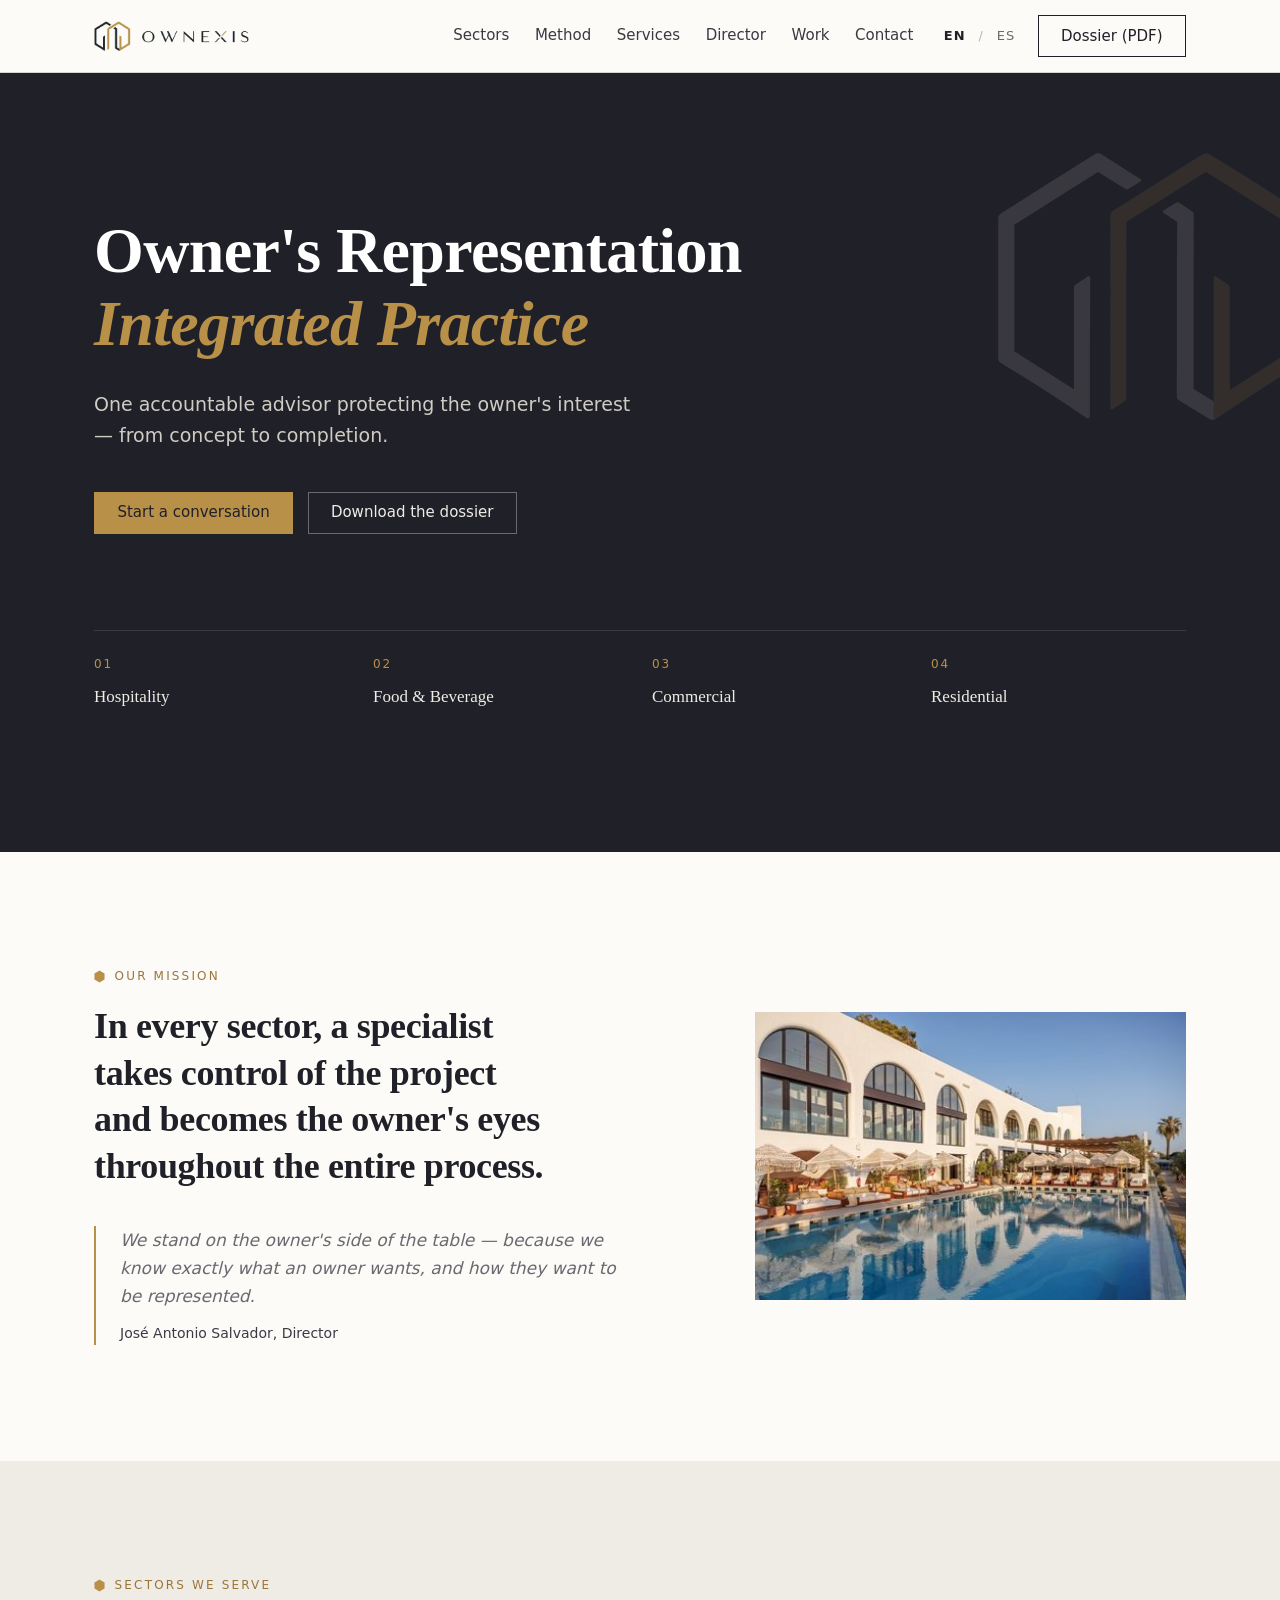
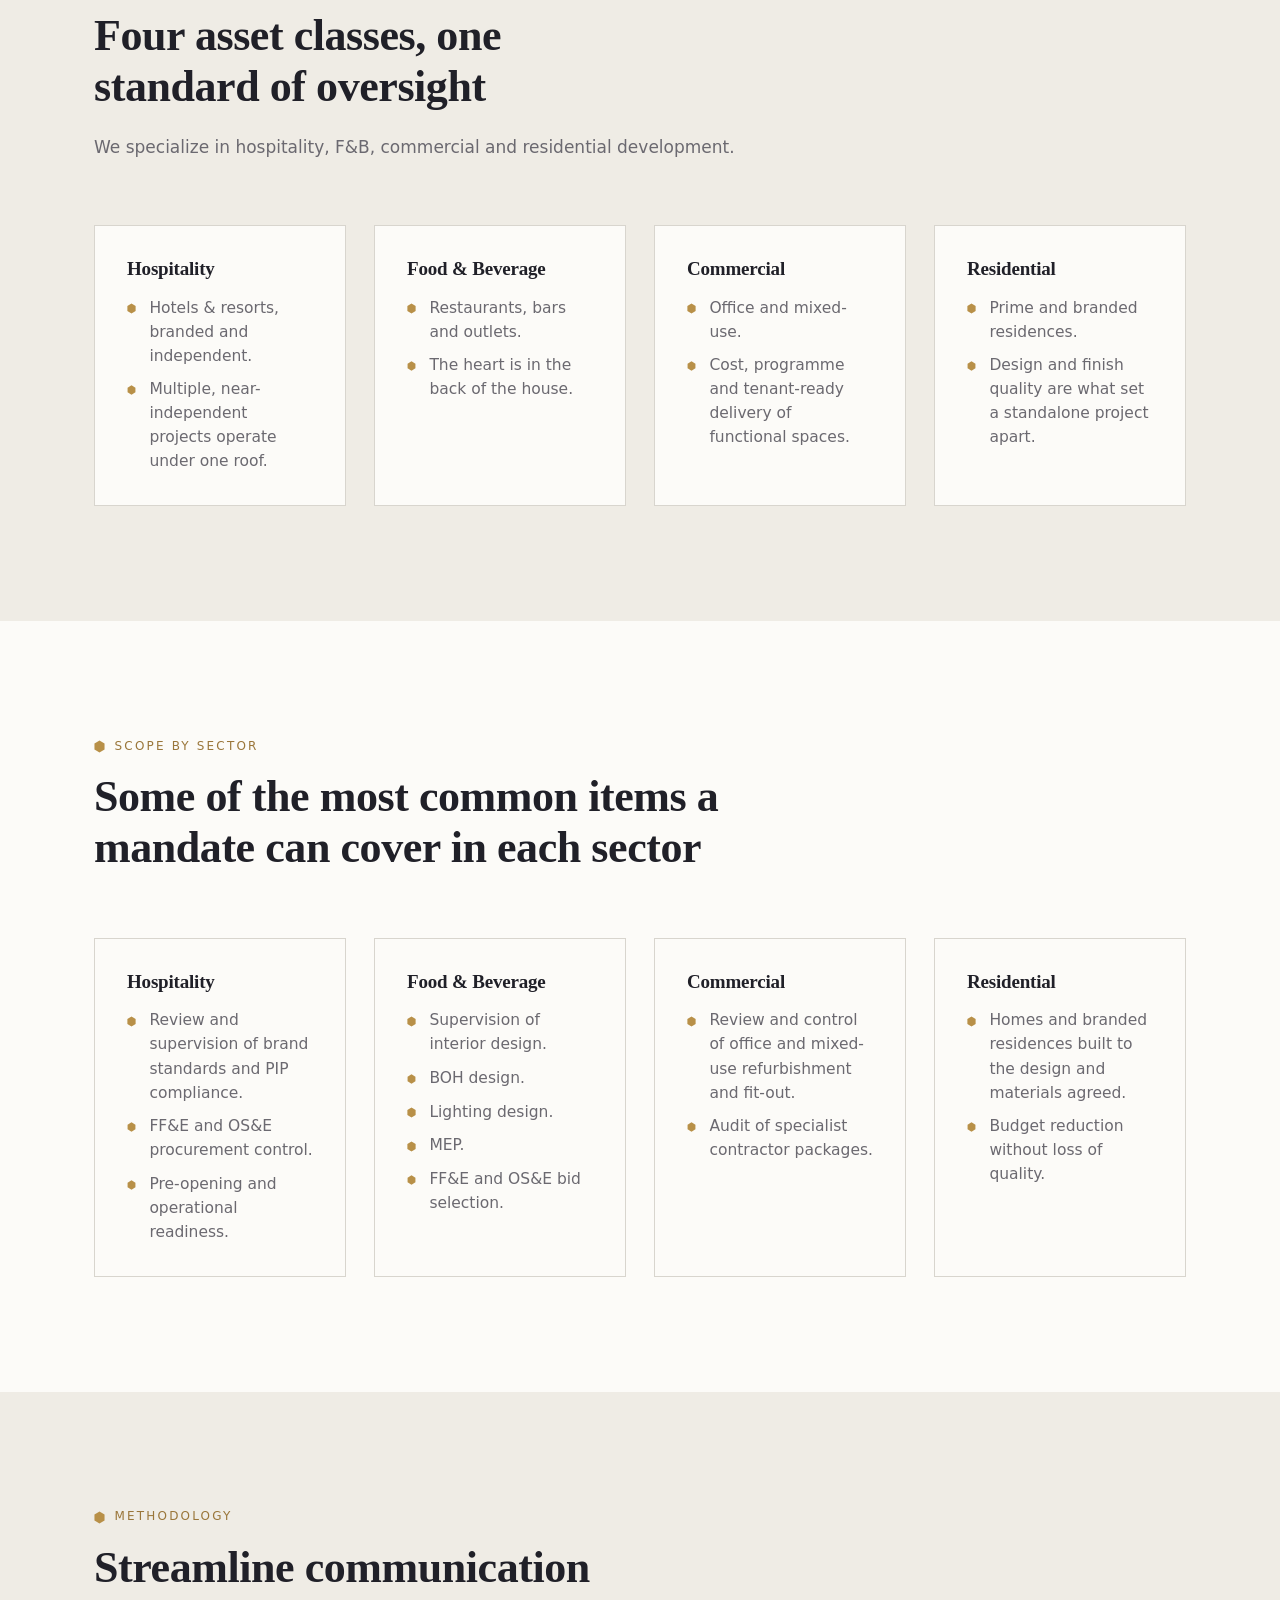
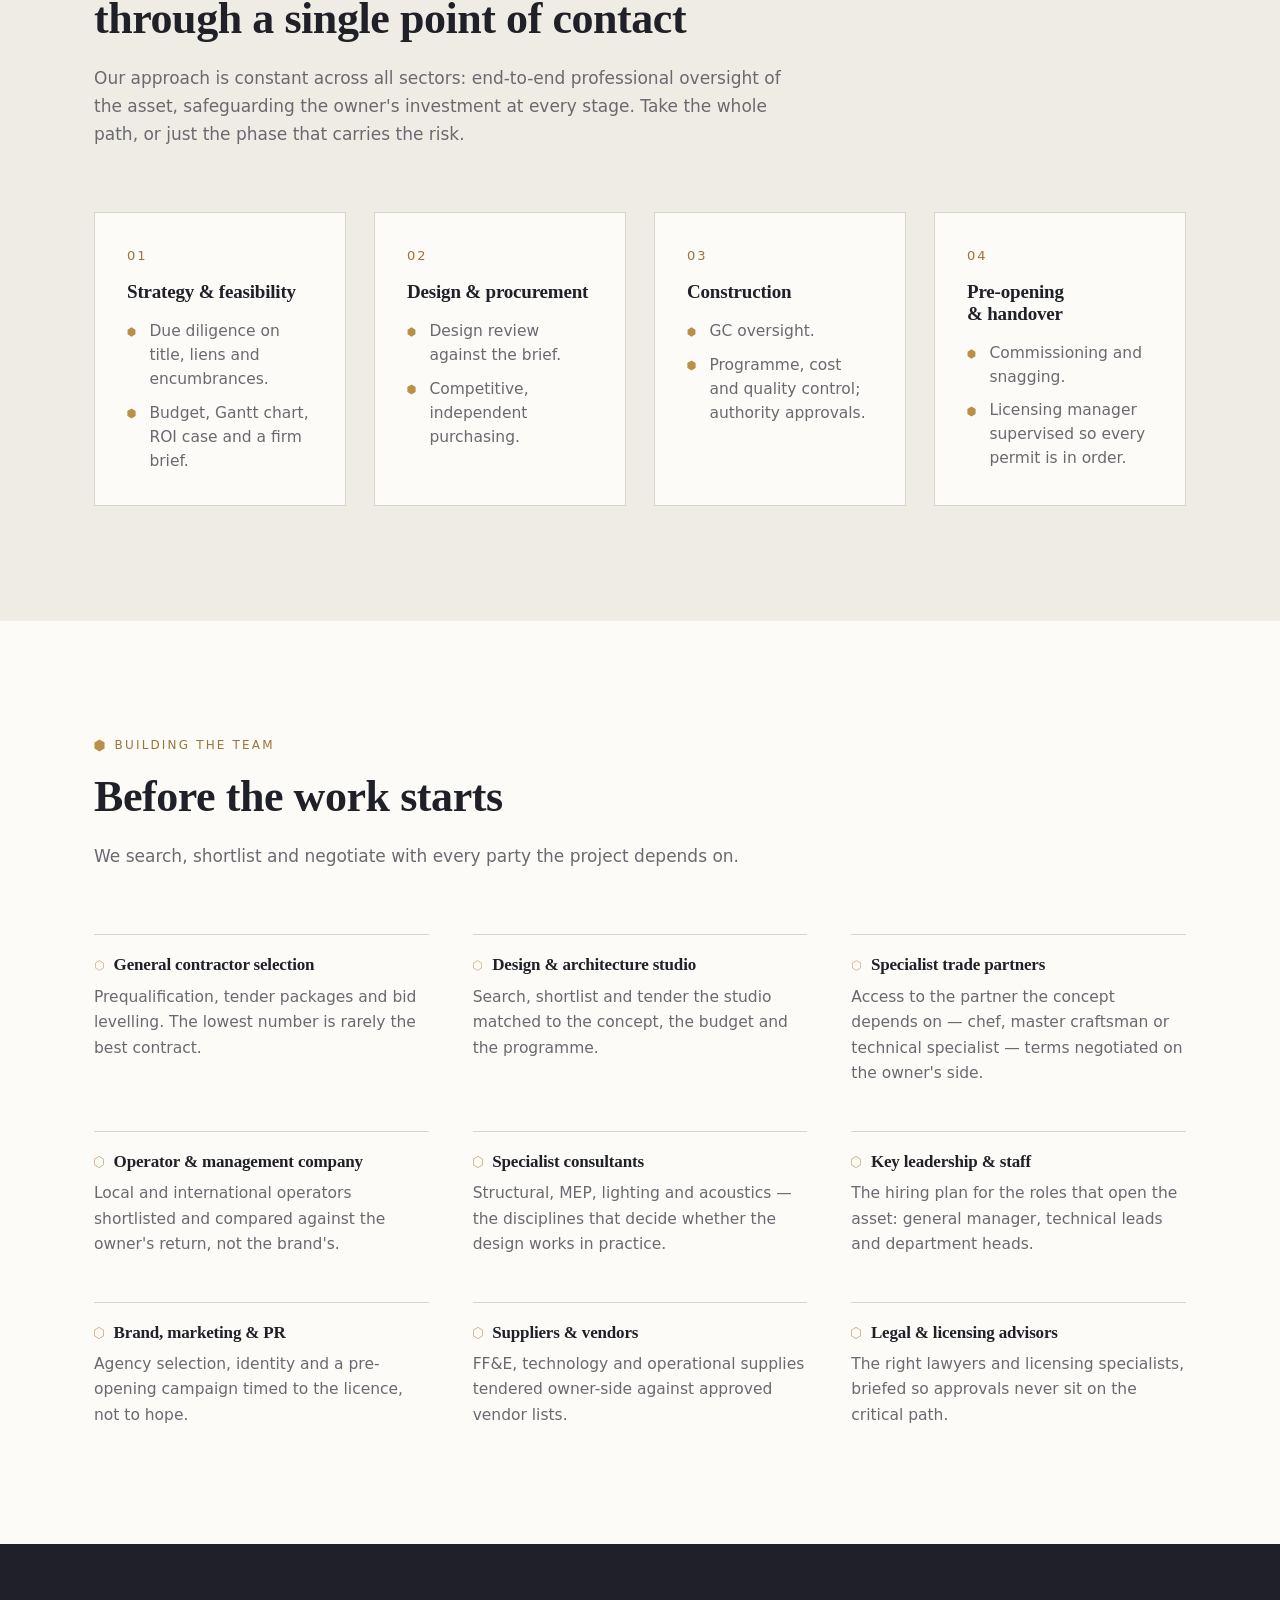
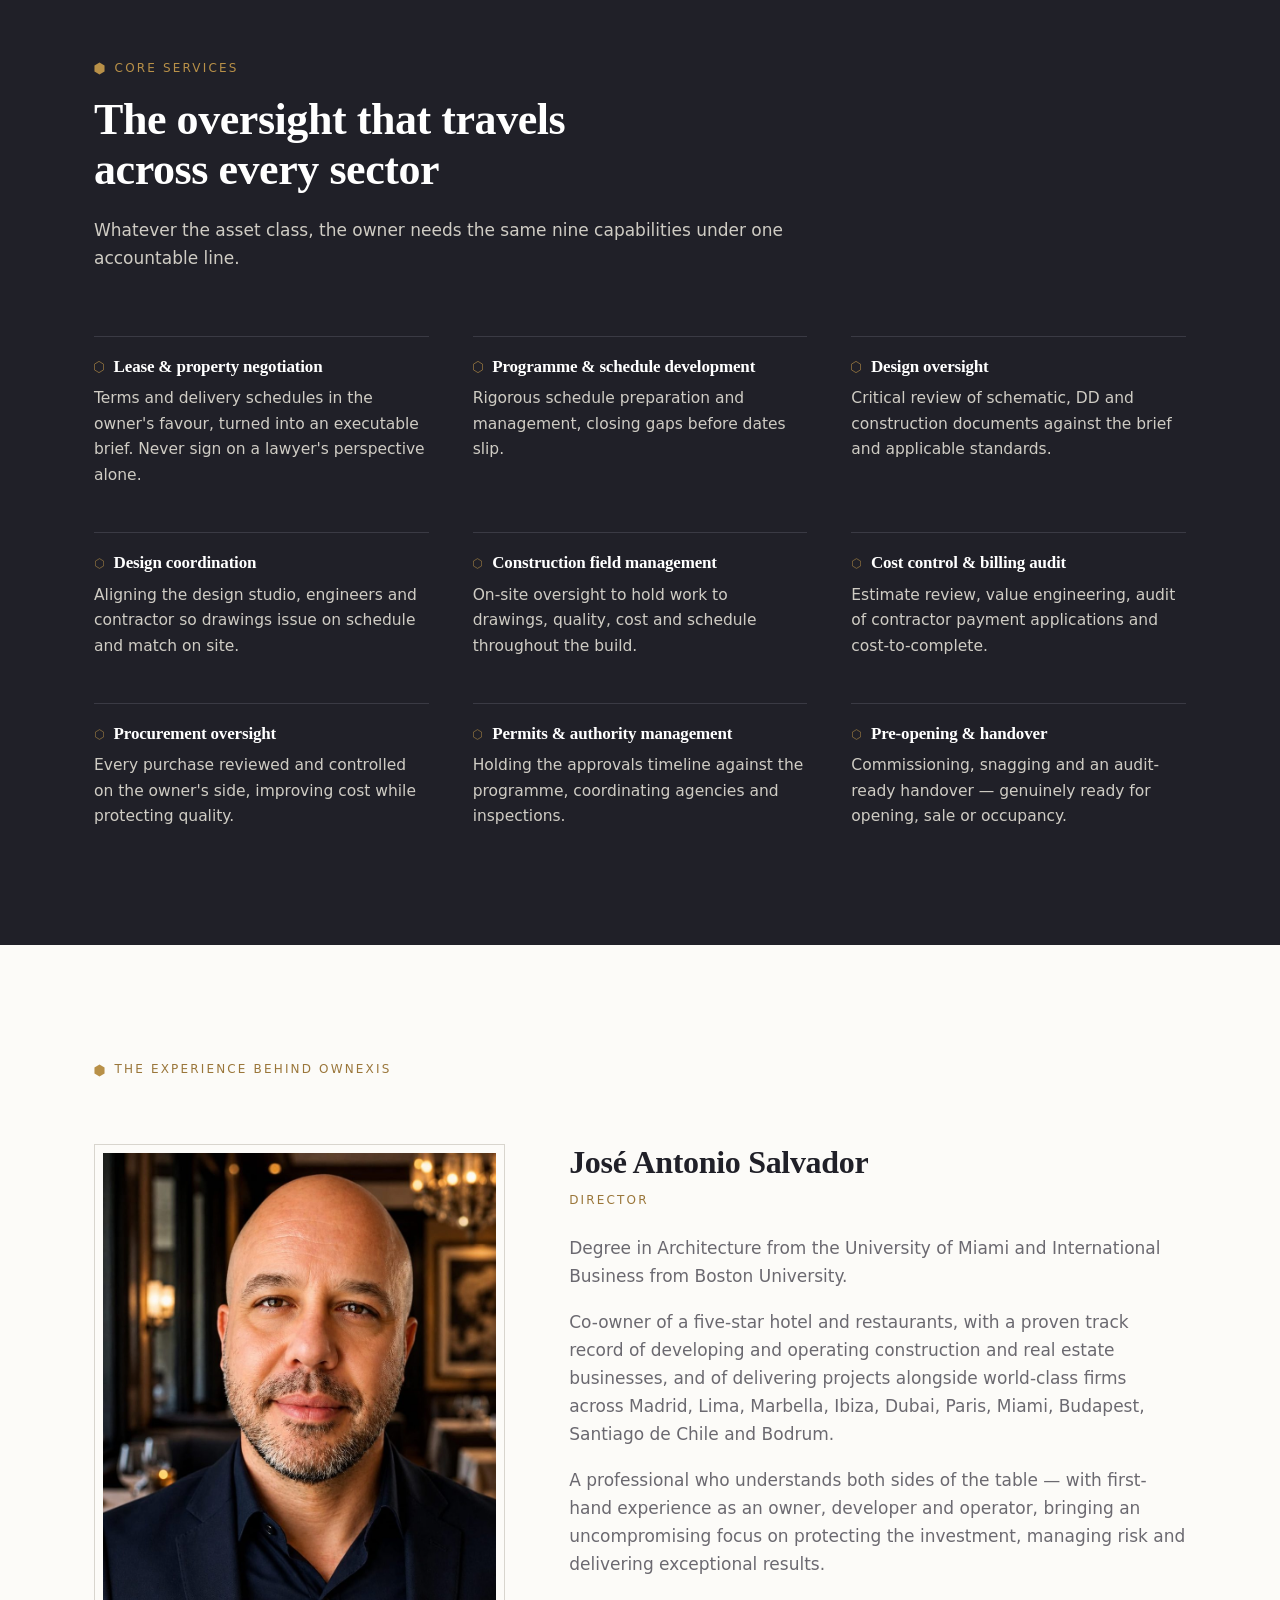
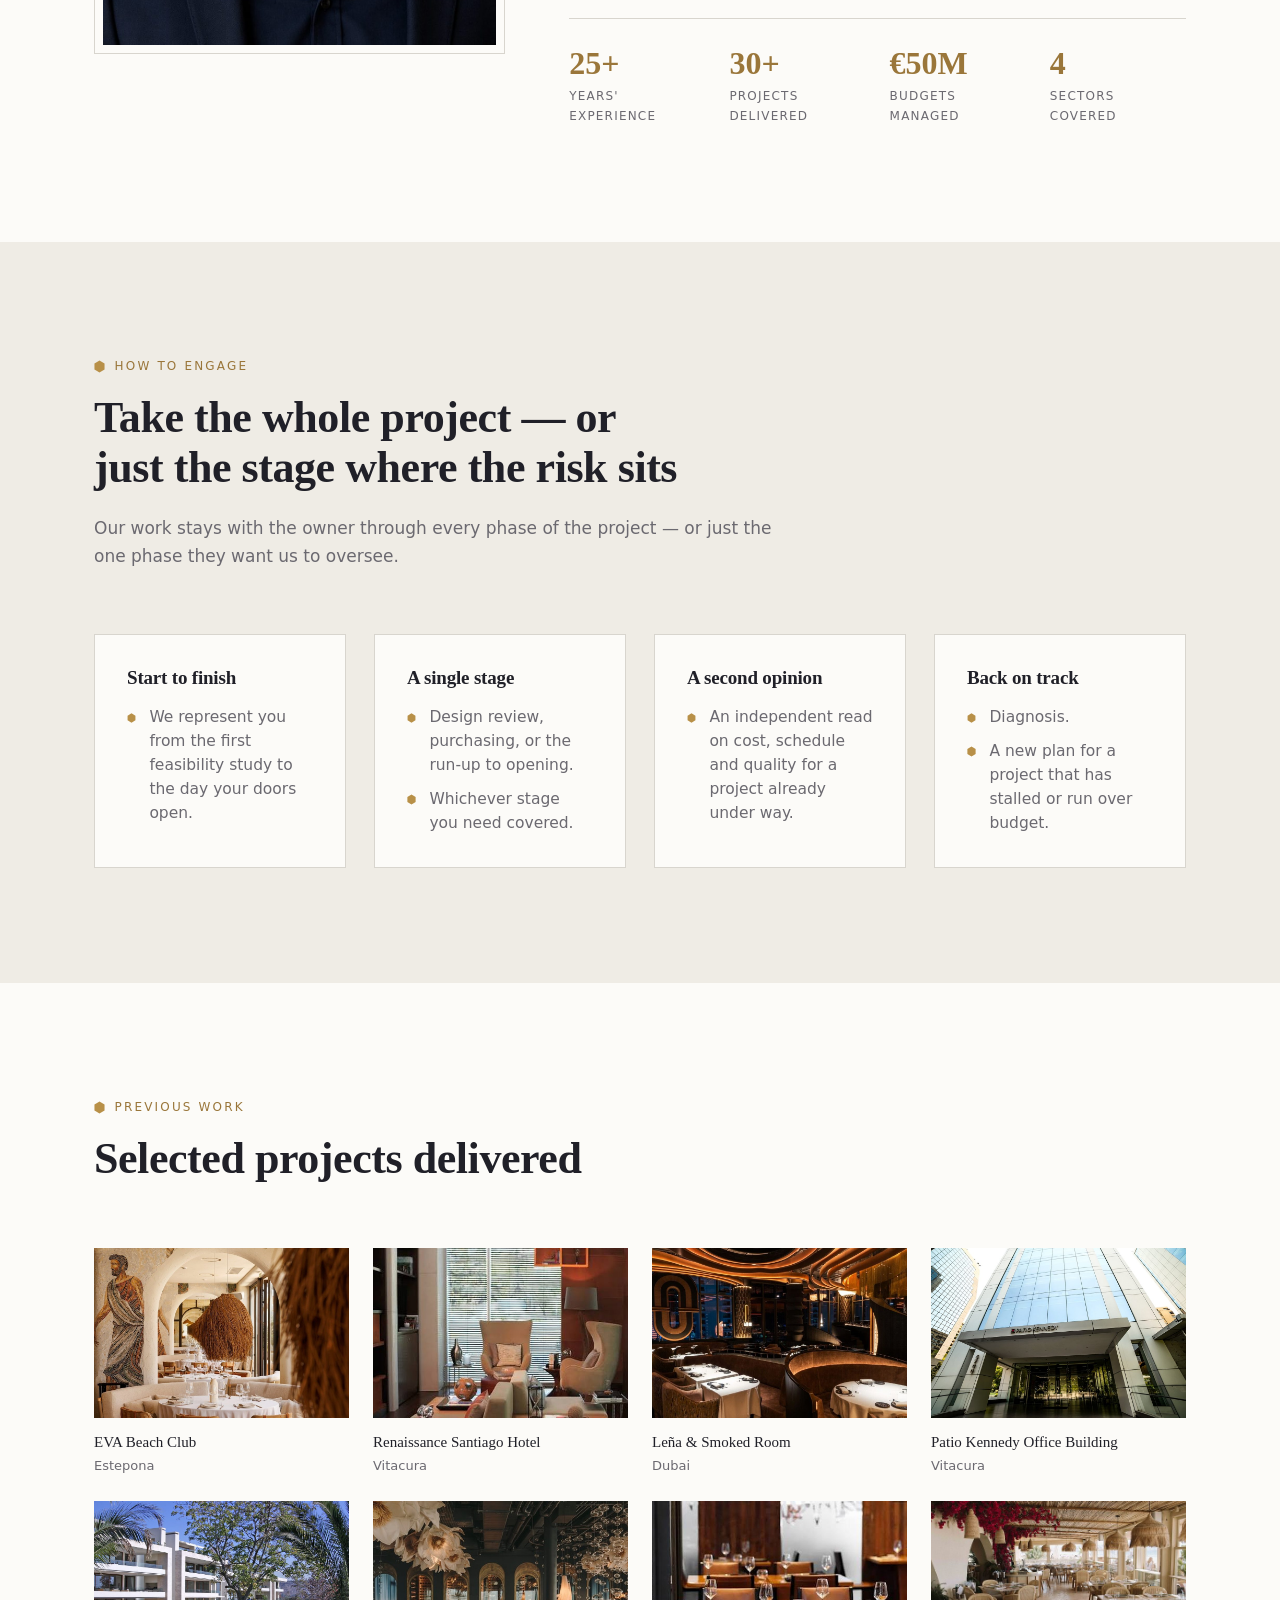
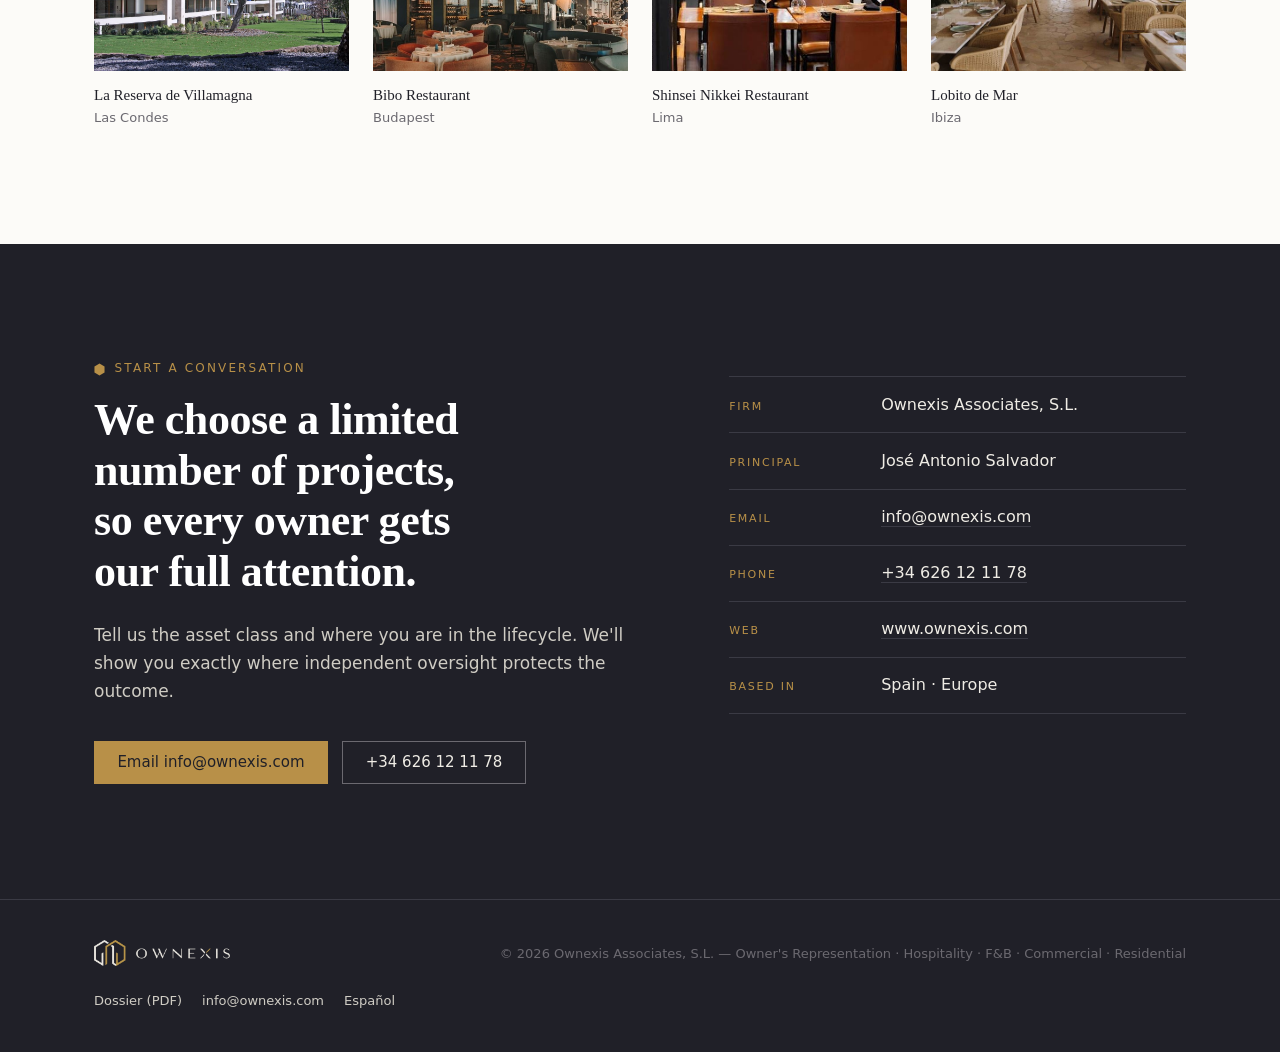
==== commit b5608944: "Add files via upload" ====
--- a/index.html
+++ b/index.html
@@ -63,7 +63,7 @@
       <a href="#sectors">Sectors</a>
       <a href="#method">Method</a>
       <a href="#services">Services</a>
-      <a href="#founder">Founder</a>
+      <a href="#founder">Director</a>
       <a href="#work">Work</a>
       <a href="#contact">Contact</a>
     </nav>
@@ -118,7 +118,7 @@
         </blockquote>
       </div>
       <figure>
-        <img src="assets/img/hero.jpg" alt="Hotel pool terrace at a completed hospitality project" width="424" height="282" loading="lazy">
+        <img src="assets/img/hero.jpg" alt="Hotel pool terrace at a completed hospitality project" width="918" height="611" loading="lazy">
       </figure>
     </div>
   </section>
@@ -151,14 +151,14 @@
           <h3 class="card__title">Commercial</h3>
           <ul class="ticks">
             <li>Office and mixed-use.</li>
-            <li>Cost, program and tenant-ready projects have to deliver functional spaces.</li>
+            <li>Cost, programme and tenant-ready delivery of functional spaces.</li>
           </ul>
         </article>
         <article class="card">
           <h3 class="card__title">Residential</h3>
           <ul class="ticks">
             <li>Prime and branded residences.</li>
-            <li>The design and quality detail finish marks the difference of a standalone project.</li>
+            <li>Design and finish quality are what set a standalone project apart.</li>
           </ul>
         </article>
       </div>
@@ -186,24 +186,24 @@
           <h3 class="card__title">Food &amp; Beverage</h3>
           <ul class="ticks">
             <li>Supervision of interior design.</li>
-            <li>Back-of-house and kitchen design.</li>
+            <li>BOH design.</li>
             <li>Lighting design.</li>
             <li>MEP.</li>
-            <li>FF&amp;E and OS&amp;E selected bid.</li>
+            <li>FF&amp;E and OS&amp;E bid selection.</li>
           </ul>
         </article>
         <article class="card">
           <h3 class="card__title">Commercial</h3>
           <ul class="ticks">
-            <li>Refurbishment and fit-out of office and mixed-use buildings, review and control.</li>
-            <li>Specialized contractors projects audit.</li>
+            <li>Review and control of office and mixed-use refurbishment and fit-out.</li>
+            <li>Audit of specialist contractor packages.</li>
           </ul>
         </article>
         <article class="card">
           <h3 class="card__title">Residential</h3>
           <ul class="ticks">
             <li>Homes and branded residences built to the design and materials agreed.</li>
-            <li>Reduce budget without losing quality.</li>
+            <li>Budget reduction without loss of quality.</li>
           </ul>
         </article>
       </div>
@@ -216,7 +216,7 @@
       <div class="section-head">
         <p class="eyebrow">Methodology</p>
         <h2 class="section-title" id="method-title">Streamline communication through a single point of contact</h2>
-        <p class="section-intro">The key is being constant across all sectors; end-to-end professional oversight of the asset, safeguarding the owner's investment at every stage. Take the whole path, or the phase that carries the risk.</p>
+        <p class="section-intro">Our approach is constant across all sectors: end-to-end professional oversight of the asset, safeguarding the owner's investment at every stage. Take the whole path, or just the phase that carries the risk.</p>
       </div>
 
       <ol class="grid grid--4" style="list-style:none;margin:0;padding:0">
@@ -224,7 +224,7 @@
           <span class="card__step">01</span>
           <h3 class="card__title">Strategy &amp; feasibility</h3>
           <ul class="ticks">
-            <li>Check for liens or clouds on title.</li>
+            <li>Due diligence on title, liens and encumbrances.</li>
             <li>Budget, Gantt chart, ROI case and a firm brief.</li>
           </ul>
         </li>
@@ -241,7 +241,7 @@
           <h3 class="card__title">Construction</h3>
           <ul class="ticks">
             <li>GC oversight.</li>
-            <li>Program and cost control, quality and authorities.</li>
+            <li>Programme, cost and quality control; authority approvals.</li>
           </ul>
         </li>
         <li class="card">
@@ -249,7 +249,7 @@
           <h3 class="card__title">Pre-opening &amp; handover</h3>
           <ul class="ticks">
             <li>Commissioning and snagging.</li>
-            <li>Readiness and audit-ready handover.</li>
+            <li>Licensing manager supervised so every permit is in order.</li>
           </ul>
         </li>
       </ol>
@@ -262,7 +262,7 @@
       <div class="section-head">
         <p class="eyebrow">Building the team</p>
         <h2 class="section-title" id="team-title">Before the work starts</h2>
-        <p class="section-intro">We search, shortlist and negotiate every party the project depends on.</p>
+        <p class="section-intro">We search, shortlist and negotiate with every party the project depends on.</p>
       </div>
 
       <div class="capabilities">
@@ -318,15 +318,15 @@
       <div class="capabilities">
         <article class="capability">
           <h3>Lease &amp; property negotiation</h3>
-          <p>Terms and delivery schedules in the owner's favour, turned into an executable brief. Never sign just with a lawyer's perspective.</p>
-        </article>
-        <article class="capability">
-          <h3>Program &amp; schedule development</h3>
-          <p>Aggressive schedule preparation and management to close gaps before they slip.</p>
+          <p>Terms and delivery schedules in the owner's favour, turned into an executable brief. Never sign on a lawyer's perspective alone.</p>
+        </article>
+        <article class="capability">
+          <h3>Programme &amp; schedule development</h3>
+          <p>Rigorous schedule preparation and management, closing gaps before dates slip.</p>
         </article>
         <article class="capability">
           <h3>Design oversight</h3>
-          <p>Critical review of schematic, DD and construction documents against brief and standard.</p>
+          <p>Critical review of schematic, DD and construction documents against the brief and applicable standards.</p>
         </article>
         <article class="capability">
           <h3>Design coordination</h3>
@@ -337,12 +337,12 @@
           <p>On-site oversight to hold work to drawings, quality, cost and schedule throughout the build.</p>
         </article>
         <article class="capability">
-          <h3>Cost control &amp; financial forensics</h3>
-          <p>Estimation review and control with value engineering, application review and cost-to-complete.</p>
-        </article>
-        <article class="capability">
-          <h3>Independent procurement</h3>
-          <p>Every purchase run on the owner's side of the table, independent of contractor or vendor interests.</p>
+          <h3>Cost control &amp; billing audit</h3>
+          <p>Estimate review, value engineering, audit of contractor payment applications and cost-to-complete.</p>
+        </article>
+        <article class="capability">
+          <h3>Procurement oversight</h3>
+          <p>Every purchase reviewed and controlled on the owner's side, improving cost while protecting quality.</p>
         </article>
         <article class="capability">
           <h3>Permits &amp; authority management</h3>
@@ -372,7 +372,7 @@
           <p class="founder__role">Director</p>
           <div class="founder__bio">
             <p>Degree in Architecture from the University of Miami and International Business from Boston University.</p>
-            <p>Co-owner of five-star hotel and restaurants, with a proven track record of successfully developing and operating construction and real estate businesses, and delivering projects alongside world-class firms and companies across Madrid, Lima, Marbella, Ibiza, Dubai, Paris, Miami, Budapest, Santiago de Chile, Bodrum and the Maldives.</p>
+            <p>Co-owner of a five-star hotel and restaurants, with a proven track record of developing and operating construction and real estate businesses, and of delivering projects alongside world-class firms across Madrid, Lima, Marbella, Ibiza, Dubai, Paris, Miami, Budapest, Santiago de Chile and Bodrum.</p>
             <p>A professional who understands both sides of the table — with first-hand experience as an owner, developer and operator, bringing an uncompromising focus on protecting the investment, managing risk and delivering exceptional results.</p>
           </div>
 
@@ -465,12 +465,10 @@
           <figcaption>Shinsei Nikkei Restaurant<span class="work__place">Lima</span></figcaption>
         </figure>
         <figure>
-          <img src="assets/img/projects/clevelander-miami-beach.jpg" alt="Clevelander Hotel, Miami Beach" width="1000" height="649" loading="lazy">
-          <figcaption>Clevelander Hotel<span class="work__place">Miami Beach</span></figcaption>
-        </figure>
-      </div>
-
-      <p class="work-note">Projects delivered by the founder in prior roles. They evidence personal track record rather than Ownexis engagements.</p>
+          <img src="assets/img/projects/lobito-de-mar-ibiza.jpg" alt="Lobito de Mar, Ibiza" width="658" height="384" loading="lazy">
+          <figcaption>Lobito de Mar<span class="work__place">Ibiza</span></figcaption>
+        </figure>
+      </div>
     </div>
   </section>
 
--- a/assets/css/styles.css
+++ b/assets/css/styles.css
@@ -0,0 +1,526 @@
+/* ==========================================================================
+   Ownexis — site styles
+   Brand system carried over from the capability dossier:
+   charcoal #202028 · gold #B89048 · limestone #EFECE5 · Cambria / Calibri
+   (Caladea and Carlito are the metric-compatible web equivalents)
+   ========================================================================== */
+
+:root {
+  --ink:        #202028;
+  --ink-soft:   #3A3A44;
+  --gold:       #B89048;
+  --gold-deep:  #9A763A;
+  --paper:      #FCFBF8;
+  --cream:      #EFECE5;
+  --line:       #D8D5CE;
+  --line-dark:  #3A3A44;
+  --muted:      #6B6970;
+  --muted-light:#CFCCC4;
+
+  --serif: "Caladea", Cambria, "Times New Roman", Georgia, serif;
+  --sans:  "Carlito", Calibri, "Segoe UI", system-ui, -apple-system, sans-serif;
+
+  --measure: 66ch;
+  --shell: 1220px;
+  --gutter: clamp(1.25rem, 5vw, 4rem);
+  --section-y: clamp(4rem, 9vw, 7.5rem);
+
+  --hex: url("data:image/svg+xml,%3Csvg xmlns='http://www.w3.org/2000/svg' viewBox='0 0 24 28'%3E%3Cpath d='M12 1 23 7.5v13L12 27 1 20.5v-13z' fill='%23B89048'/%3E%3C/svg%3E");
+  --hex-outline: url("data:image/svg+xml,%3Csvg xmlns='http://www.w3.org/2000/svg' viewBox='0 0 24 28'%3E%3Cpath d='M12 1 23 7.5v13L12 27 1 20.5v-13z' fill='none' stroke='%23B89048' stroke-width='1.5'/%3E%3C/svg%3E");
+}
+
+/* --------------------------------------------------------------- reset -- */
+
+*, *::before, *::after { box-sizing: border-box; }
+
+html {
+  scroll-behavior: smooth;
+  scroll-padding-top: 5.5rem;
+  -webkit-text-size-adjust: 100%;
+}
+
+body {
+  margin: 0;
+  background: var(--paper);
+  color: var(--ink);
+  font-family: var(--sans);
+  font-size: clamp(1rem, 0.96rem + 0.2vw, 1.0625rem);
+  line-height: 1.65;
+  -webkit-font-smoothing: antialiased;
+}
+
+img { max-width: 100%; display: block; height: auto; }
+
+a { color: inherit; }
+
+h1, h2, h3, h4 {
+  font-family: var(--serif);
+  font-weight: 700;
+  line-height: 1.15;
+  letter-spacing: -0.01em;
+  margin: 0;
+  text-wrap: balance;
+}
+
+p { margin: 0; }
+
+:focus-visible {
+  outline: 2px solid var(--gold);
+  outline-offset: 3px;
+}
+
+.skip-link {
+  position: absolute;
+  left: -9999px;
+  top: 0;
+  background: var(--ink);
+  color: var(--cream);
+  padding: 0.75rem 1.25rem;
+  z-index: 100;
+}
+.skip-link:focus { left: 0; }
+
+/* ------------------------------------------------------------- layout -- */
+
+.shell {
+  width: 100%;
+  max-width: var(--shell);
+  margin-inline: auto;
+  padding-inline: var(--gutter);
+}
+
+.section { padding-block: var(--section-y); }
+.section--cream { background: var(--cream); }
+.section--ink   { background: var(--ink); color: var(--muted-light); }
+
+.section-head { max-width: 46rem; margin-bottom: clamp(2.5rem, 5vw, 4rem); }
+
+.eyebrow {
+  font-family: var(--sans);
+  font-size: 0.75rem;
+  letter-spacing: 0.18em;
+  text-transform: uppercase;
+  color: var(--gold-deep);
+  margin-bottom: 1rem;
+  display: flex;
+  align-items: center;
+  gap: 0.6rem;
+}
+.eyebrow::before {
+  content: "";
+  width: 11px;
+  height: 13px;
+  background: var(--hex) center / contain no-repeat;
+  flex: none;
+}
+.section--ink .eyebrow { color: var(--gold); }
+
+.section-title { font-size: clamp(1.75rem, 1.2rem + 2.2vw, 2.75rem); }
+
+.section-intro {
+  margin-top: 1.25rem;
+  max-width: var(--measure);
+  color: var(--muted);
+  font-size: 1.0625rem;
+}
+.section--ink .section-intro { color: var(--muted-light); }
+
+/* ------------------------------------------------------------ masthead -- */
+
+.masthead {
+  position: sticky;
+  top: 0;
+  z-index: 50;
+  background: rgba(252, 251, 248, 0.92);
+  backdrop-filter: saturate(140%) blur(8px);
+  border-bottom: 1px solid var(--line);
+}
+
+.masthead__inner {
+  display: flex;
+  align-items: center;
+  gap: 1.5rem;
+  min-height: 4.5rem;
+}
+
+.masthead__logo { margin-right: auto; display: inline-flex; }
+.masthead__logo img { height: 30px; width: auto; }
+
+.nav { display: flex; align-items: center; gap: clamp(1rem, 2vw, 1.85rem); }
+
+.nav a {
+  text-decoration: none;
+  font-size: 0.9375rem;
+  color: var(--ink-soft);
+  padding-block: 0.35rem;
+  border-bottom: 1px solid transparent;
+  transition: color 0.18s ease, border-color 0.18s ease;
+}
+.nav a:hover { color: var(--ink); border-bottom-color: var(--gold); }
+
+.masthead__aside { display: flex; align-items: center; gap: 1rem; }
+
+.lang {
+  display: inline-flex;
+  align-items: center;
+  font-size: 0.8125rem;
+  letter-spacing: 0.08em;
+  color: var(--muted);
+}
+.lang a, .lang span { padding: 0.15rem 0.4rem; text-decoration: none; }
+.lang [aria-current="true"] { color: var(--ink); font-weight: 700; }
+.lang a:hover { color: var(--gold-deep); }
+.lang__sep { opacity: 0.45; }
+
+.btn {
+  display: inline-flex;
+  align-items: center;
+  gap: 0.55rem;
+  font-family: var(--sans);
+  font-size: 0.9375rem;
+  line-height: 1;
+  padding: 0.8rem 1.4rem;
+  border: 1px solid var(--ink);
+  background: var(--ink);
+  color: var(--cream);
+  text-decoration: none;
+  transition: background 0.18s ease, color 0.18s ease, border-color 0.18s ease;
+  cursor: pointer;
+}
+.btn:hover { background: var(--gold-deep); border-color: var(--gold-deep); color: #fff; }
+
+.btn--ghost { background: transparent; color: var(--ink); }
+.btn--ghost:hover { background: var(--ink); color: var(--cream); border-color: var(--ink); }
+
+.btn--light { background: var(--gold); border-color: var(--gold); color: var(--ink); }
+.btn--light:hover { background: var(--cream); border-color: var(--cream); color: var(--ink); }
+
+.btn--outline-light { background: transparent; border-color: var(--muted); color: var(--cream); }
+.btn--outline-light:hover { background: var(--cream); border-color: var(--cream); color: var(--ink); }
+
+.nav-toggle {
+  display: none;
+  width: 2.75rem;
+  height: 2.75rem;
+  border: 1px solid var(--line);
+  background: transparent;
+  cursor: pointer;
+  align-items: center;
+  justify-content: center;
+}
+.nav-toggle span,
+.nav-toggle span::before,
+.nav-toggle span::after {
+  display: block;
+  width: 18px;
+  height: 1.5px;
+  background: var(--ink);
+  content: "";
+  position: relative;
+}
+.nav-toggle span::before { position: absolute; top: -6px; }
+.nav-toggle span::after  { position: absolute; top: 6px; }
+
+/* ---------------------------------------------------------------- hero -- */
+
+.hero {
+  background: var(--ink);
+  color: var(--cream);
+  position: relative;
+  overflow: hidden;
+  padding-block: clamp(4.5rem, 11vw, 9rem);
+}
+
+.hero__iso {
+  position: absolute;
+  right: clamp(-4rem, -2vw, 0rem);
+  top: clamp(2rem, 8vw, 5rem);
+  width: clamp(13rem, 24vw, 22rem);
+  opacity: 0.12;
+  pointer-events: none;
+}
+
+@media (max-width: 860px) {
+  .hero__iso { opacity: 0.08; width: 14rem; right: -3rem; }
+}
+
+.hero__inner { position: relative; z-index: 1; max-width: 48rem; }
+
+.hero__title {
+  font-size: clamp(2.25rem, 1.3rem + 4.2vw, 4rem);
+  color: #fff;
+}
+.hero__title em {
+  display: block;
+  font-style: italic;
+  color: var(--gold);
+}
+
+.hero__lead {
+  margin-top: 1.75rem;
+  max-width: 34rem;
+  color: var(--muted-light);
+  font-size: clamp(1.0625rem, 1rem + 0.35vw, 1.1875rem);
+}
+
+.hero__actions { margin-top: 2.5rem; display: flex; flex-wrap: wrap; gap: 0.9rem; }
+
+.hero__sectors {
+  position: relative;
+  z-index: 1;
+  margin-top: clamp(3.5rem, 8vw, 6rem);
+  display: grid;
+  grid-template-columns: repeat(4, 1fr);
+  gap: 1.5rem;
+  border-top: 1px solid var(--line-dark);
+  padding-top: 1.5rem;
+}
+.hero__sectors div { font-family: var(--serif); font-size: 1.0625rem; color: var(--cream); }
+.hero__sectors span {
+  display: block;
+  font-family: var(--sans);
+  font-size: 0.75rem;
+  letter-spacing: 0.16em;
+  color: var(--gold);
+  margin-bottom: 0.5rem;
+}
+
+/* ------------------------------------------------------------- mission -- */
+
+.mission { display: grid; grid-template-columns: 1.15fr 0.85fr; gap: clamp(2.5rem, 6vw, 5rem); align-items: center; }
+
+.mission__statement {
+  font-family: var(--serif);
+  font-size: clamp(1.5rem, 1.05rem + 1.8vw, 2.25rem);
+  line-height: 1.3;
+  text-wrap: balance;
+}
+
+.mission__quote {
+  margin: 2.25rem 0 0;
+  padding-left: 1.5rem;
+  border-left: 2px solid var(--gold);
+  font-style: italic;
+  color: var(--muted);
+  max-width: 34rem;
+}
+.mission__quote footer { margin-top: 0.75rem; font-style: normal; font-size: 0.875rem; color: var(--ink-soft); }
+
+.mission figure { margin: 0; }
+.mission img { width: 100%; object-fit: cover; aspect-ratio: 3 / 2; }
+.mission figcaption { margin-top: 0.75rem; font-size: 0.8125rem; color: var(--muted); }
+
+/* --------------------------------------------------------------- cards -- */
+
+.grid { display: grid; gap: clamp(1.25rem, 2.5vw, 1.75rem); }
+.grid--4 { grid-template-columns: repeat(4, 1fr); }
+.grid--3 { grid-template-columns: repeat(3, 1fr); }
+.grid--2 { grid-template-columns: repeat(2, 1fr); }
+
+.card {
+  background: var(--paper);
+  border: 1px solid var(--line);
+  padding: clamp(1.5rem, 2.5vw, 2rem);
+  display: flex;
+  flex-direction: column;
+}
+.section--cream .card { background: var(--paper); }
+
+.card__title { font-size: 1.1875rem; margin-bottom: 1rem; }
+
+.card__step {
+  font-family: var(--sans);
+  font-size: 0.8125rem;
+  letter-spacing: 0.16em;
+  color: var(--gold-deep);
+  margin-bottom: 0.9rem;
+  display: block;
+}
+
+/* bullet lists — the hexagon isotype doubles as the list marker */
+.ticks { list-style: none; margin: 0; padding: 0; display: grid; gap: 0.6rem; }
+.ticks li {
+  position: relative;
+  padding-left: 1.4rem;
+  color: var(--muted);
+  font-size: 0.9688rem;
+  line-height: 1.55;
+}
+.ticks li::before {
+  content: "";
+  position: absolute;
+  left: 0;
+  top: 0.5em;
+  width: 9px;
+  height: 10.5px;
+  background: var(--hex) center / contain no-repeat;
+}
+
+/* ------------------------------------------------------- capability list */
+
+.capabilities { display: grid; grid-template-columns: repeat(3, 1fr); gap: clamp(1.75rem, 3.5vw, 2.75rem); }
+
+.capability { padding-top: 1.25rem; border-top: 1px solid var(--line); }
+.section--ink .capability { border-top-color: var(--line-dark); }
+
+.capability h3 {
+  font-size: 1.0625rem;
+  margin-bottom: 0.6rem;
+  display: flex;
+  gap: 0.6rem;
+  align-items: baseline;
+}
+.capability h3::before {
+  content: "";
+  flex: none;
+  width: 10px;
+  height: 11.5px;
+  background: var(--hex-outline) center / contain no-repeat;
+  transform: translateY(1px);
+}
+.section--ink .capability h3 { color: #fff; }
+
+.capability p { color: var(--muted); font-size: 0.9688rem; }
+.section--ink .capability p { color: var(--muted-light); }
+
+/* --------------------------------------------------------------- founder */
+
+.founder { display: grid; grid-template-columns: 0.8fr 1.2fr; gap: clamp(2rem, 5vw, 4rem); align-items: start; }
+.founder__portrait { border: 1px solid var(--line); padding: 0.5rem; background: var(--paper); }
+.founder__name { font-size: clamp(1.5rem, 1.2rem + 1.2vw, 2rem); }
+.founder__role {
+  font-size: 0.75rem;
+  letter-spacing: 0.18em;
+  text-transform: uppercase;
+  color: var(--gold-deep);
+  margin: 0.6rem 0 1.5rem;
+}
+.founder__bio { display: grid; gap: 1.1rem; color: var(--muted); max-width: var(--measure); }
+
+.stats {
+  margin-top: 2.5rem;
+  display: grid;
+  grid-template-columns: repeat(4, 1fr);
+  gap: 1.5rem;
+  border-top: 1px solid var(--line);
+  padding-top: 1.75rem;
+}
+.stats div { }
+.stats b {
+  display: block;
+  font-family: var(--serif);
+  font-size: clamp(1.5rem, 1.2rem + 1.1vw, 2rem);
+  color: var(--gold-deep);
+  line-height: 1;
+}
+.stats span {
+  display: block;
+  margin-top: 0.5rem;
+  font-size: 0.75rem;
+  letter-spacing: 0.1em;
+  text-transform: uppercase;
+  color: var(--muted);
+}
+
+/* ------------------------------------------------------------------ work */
+
+.work { display: grid; grid-template-columns: repeat(4, 1fr); gap: clamp(1rem, 2vw, 1.5rem); }
+.work figure { margin: 0; }
+.work img { width: 100%; aspect-ratio: 3 / 2; object-fit: cover; }
+.work figcaption {
+  margin-top: 0.75rem;
+  font-family: var(--serif);
+  font-size: 0.9375rem;
+  color: var(--ink);
+}
+.work .work__place { display: block; font-family: var(--sans); font-size: 0.8125rem; color: var(--muted); }
+.work-note { margin-top: 2rem; font-size: 0.8125rem; color: var(--muted); max-width: var(--measure); }
+
+/* --------------------------------------------------------------- contact */
+
+.contact { display: grid; grid-template-columns: 1.1fr 0.9fr; gap: clamp(2.5rem, 6vw, 5rem); align-items: start; }
+
+.contact__title { font-size: clamp(1.75rem, 1.2rem + 2.2vw, 2.75rem); color: #fff; max-width: 18ch; }
+.contact__lead { margin-top: 1.5rem; max-width: 36rem; color: var(--muted-light); }
+.contact__actions { margin-top: 2.25rem; display: flex; flex-wrap: wrap; gap: 0.9rem; }
+
+.details { display: grid; gap: 0; border-top: 1px solid var(--line-dark); }
+.details div {
+  display: grid;
+  grid-template-columns: 8.5rem 1fr;
+  gap: 1rem;
+  padding: 0.9rem 0;
+  border-bottom: 1px solid var(--line-dark);
+  align-items: baseline;
+}
+.details dt, .details .k {
+  font-size: 0.6875rem;
+  letter-spacing: 0.16em;
+  text-transform: uppercase;
+  color: var(--gold);
+  margin: 0;
+}
+.details dd, .details .v { margin: 0; color: var(--cream); font-size: 1rem; }
+.details a { color: var(--cream); text-decoration: none; border-bottom: 1px solid var(--line-dark); }
+.details a:hover { border-bottom-color: var(--gold); color: #fff; }
+
+/* ---------------------------------------------------------------- footer */
+
+.footer { background: var(--ink); color: var(--muted); border-top: 1px solid var(--line-dark); padding-block: 2.5rem; }
+.footer__inner { display: flex; flex-wrap: wrap; gap: 1.5rem; align-items: center; justify-content: space-between; font-size: 0.8125rem; }
+.footer img { height: 26px; width: auto; }
+.footer a { color: var(--muted-light); text-decoration: none; }
+.footer a:hover { color: var(--gold); }
+.footer__links { display: flex; gap: 1.25rem; flex-wrap: wrap; }
+
+/* ------------------------------------------------------------ responsive */
+
+@media (max-width: 1080px) {
+  .capabilities { grid-template-columns: repeat(2, 1fr); }
+  .grid--4 { grid-template-columns: repeat(2, 1fr); }
+  .work { grid-template-columns: repeat(3, 1fr); }
+}
+
+@media (max-width: 860px) {
+  .nav {
+    display: none;
+    position: absolute;
+    inset: 4.5rem 0 auto;
+    flex-direction: column;
+    align-items: flex-start;
+    gap: 0;
+    background: var(--paper);
+    border-bottom: 1px solid var(--line);
+    padding: 0.5rem var(--gutter) 1.25rem;
+  }
+  .nav[data-open="true"] { display: flex; }
+  .nav a { width: 100%; padding-block: 0.8rem; border-bottom: 1px solid var(--line); }
+  .nav a:last-child { border-bottom: none; }
+  .nav-toggle { display: inline-flex; }
+  .masthead__aside .btn { display: none; }
+
+  .mission, .founder, .contact { grid-template-columns: 1fr; }
+  .hero__sectors { grid-template-columns: repeat(2, 1fr); gap: 1.25rem 1.5rem; }
+  .work { grid-template-columns: repeat(2, 1fr); }
+  .stats { grid-template-columns: repeat(2, 1fr); gap: 1.5rem 1rem; }
+}
+
+@media (max-width: 560px) {
+  .grid--4, .grid--3, .grid--2, .capabilities { grid-template-columns: 1fr; }
+  .work { grid-template-columns: 1fr; }
+  .details div { grid-template-columns: 1fr; gap: 0.25rem; }
+  .hero__actions .btn, .contact__actions .btn { width: 100%; justify-content: center; }
+}
+
+@media (prefers-reduced-motion: reduce) {
+  html { scroll-behavior: auto; }
+  *, *::before, *::after { animation-duration: 0.01ms !important; transition-duration: 0.01ms !important; }
+}
+
+@media print {
+  .masthead, .nav-toggle, .hero__actions, .contact__actions { display: none !important; }
+  body { background: #fff; color: #000; }
+  .section { padding-block: 1.5rem; }
+  .hero, .section--ink, .footer { background: #fff !important; color: #000 !important; }
+  .hero__title, .contact__title, .section--ink .capability h3 { color: #000 !important; }
+}
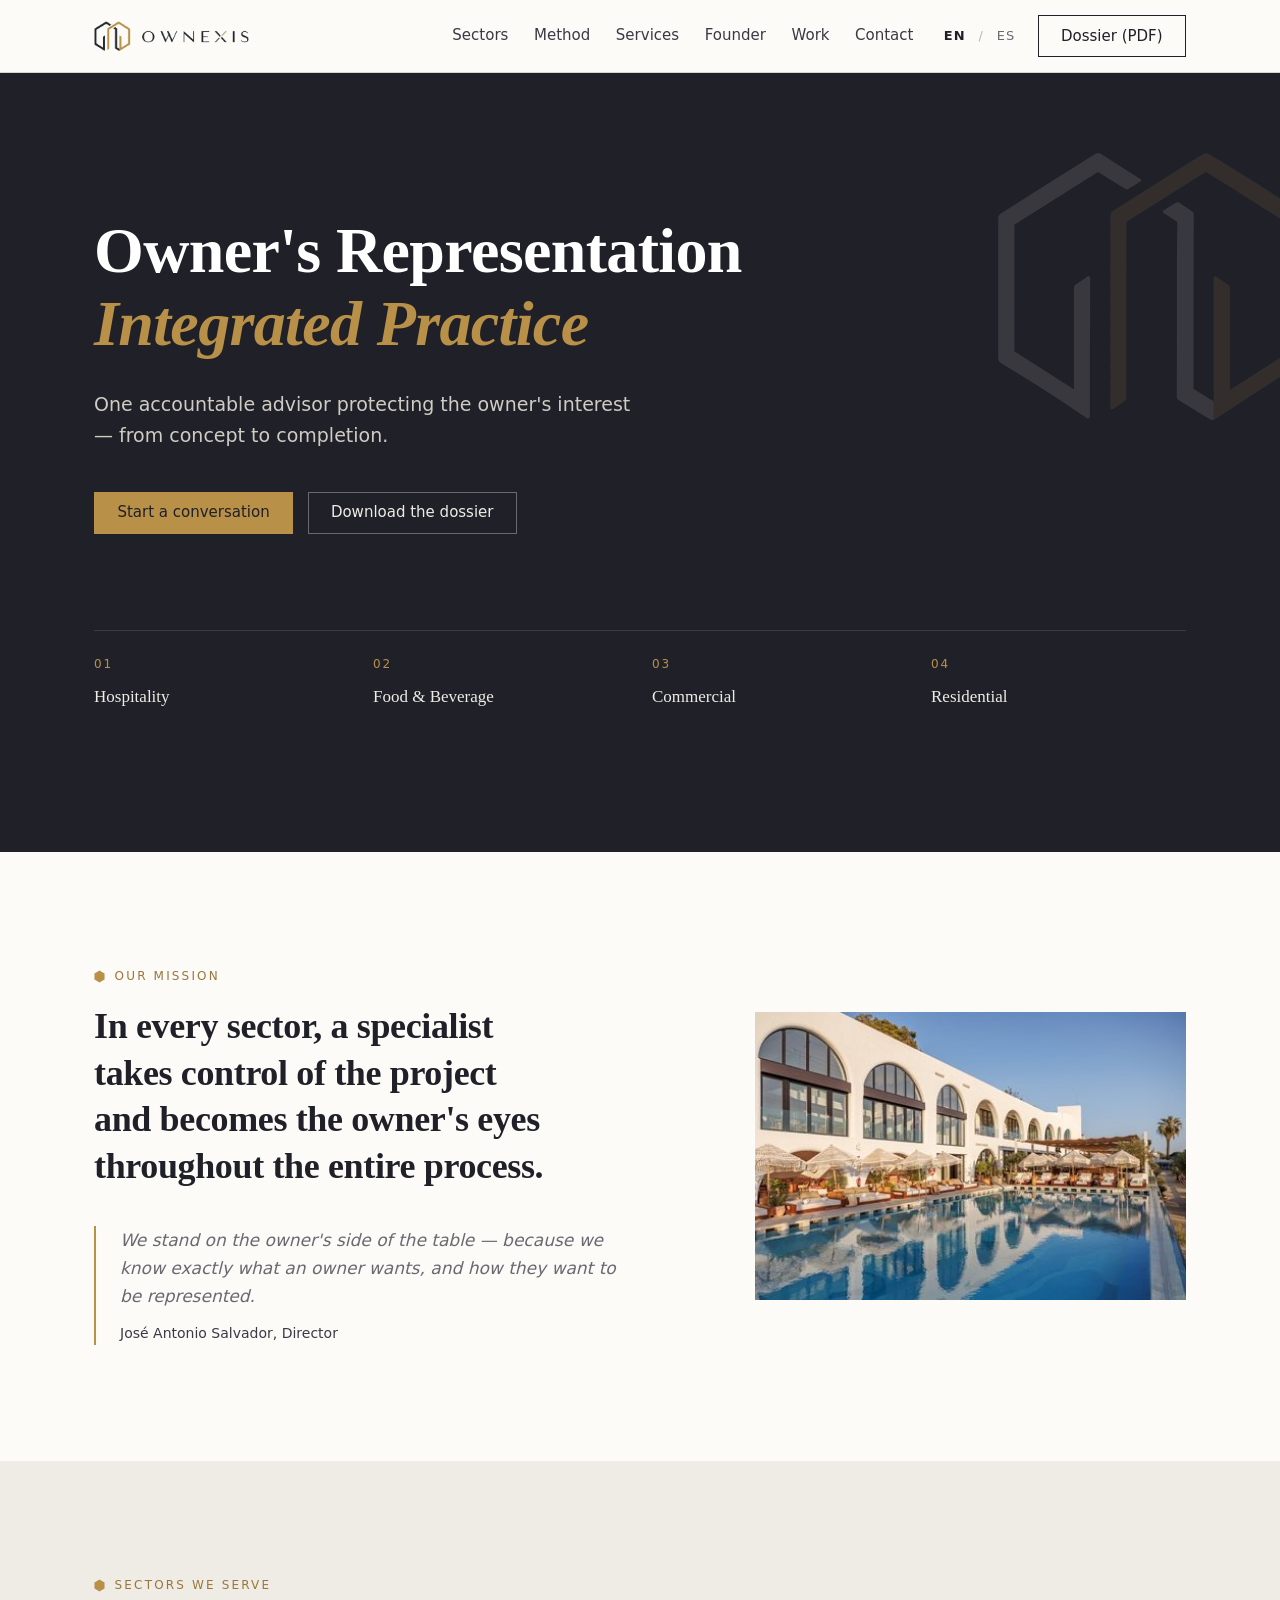
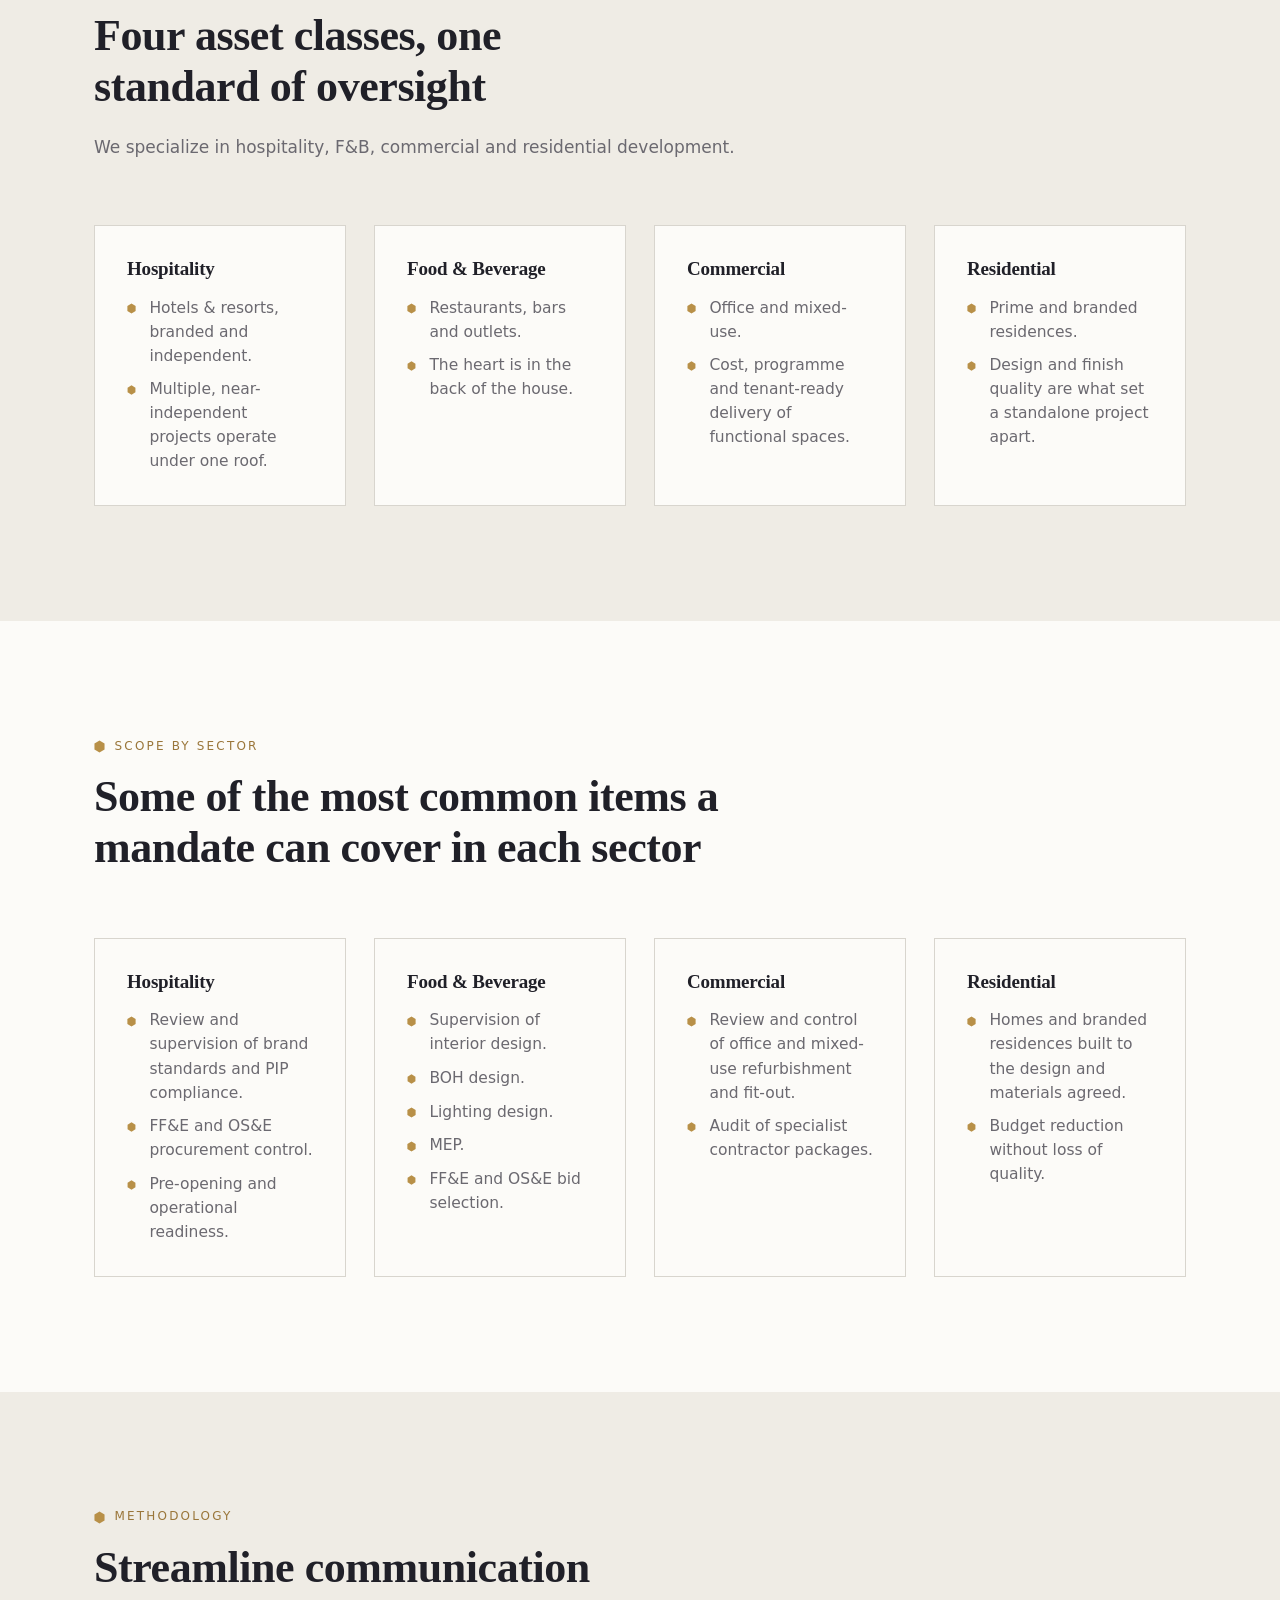
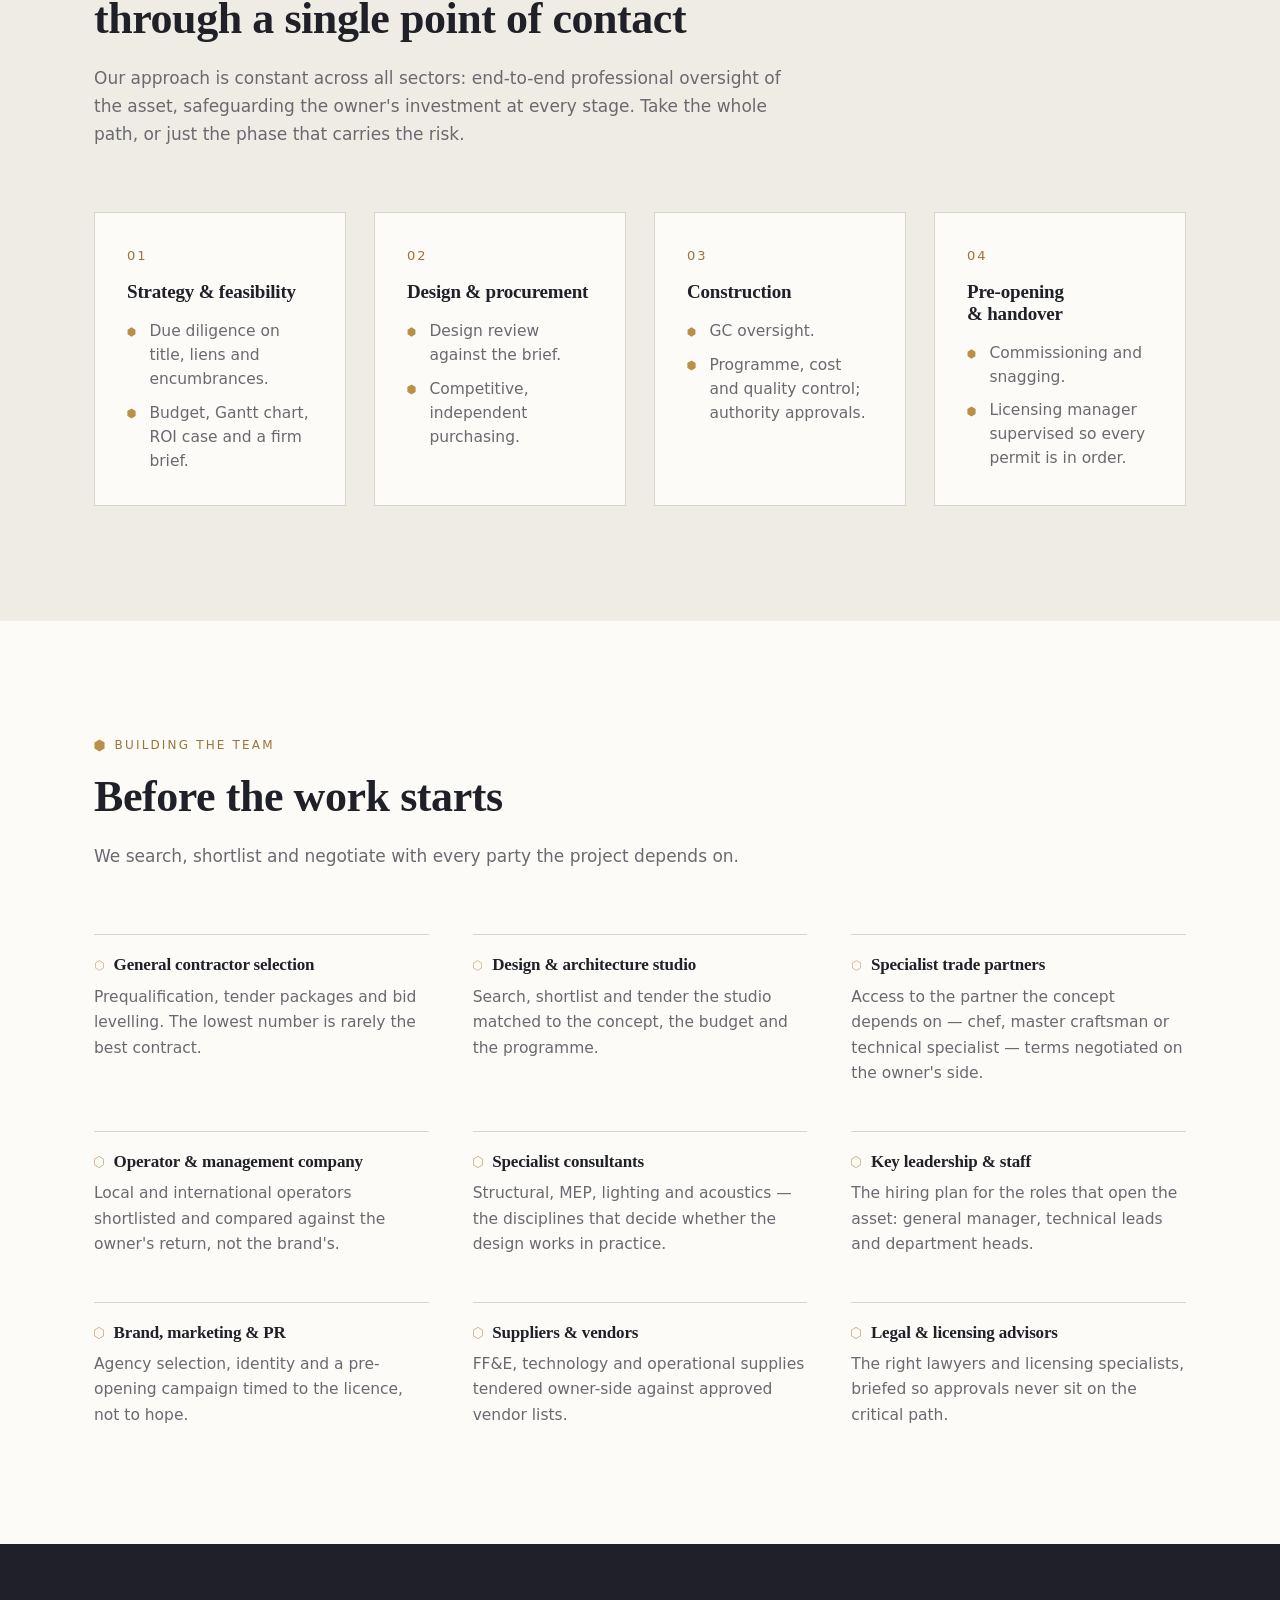
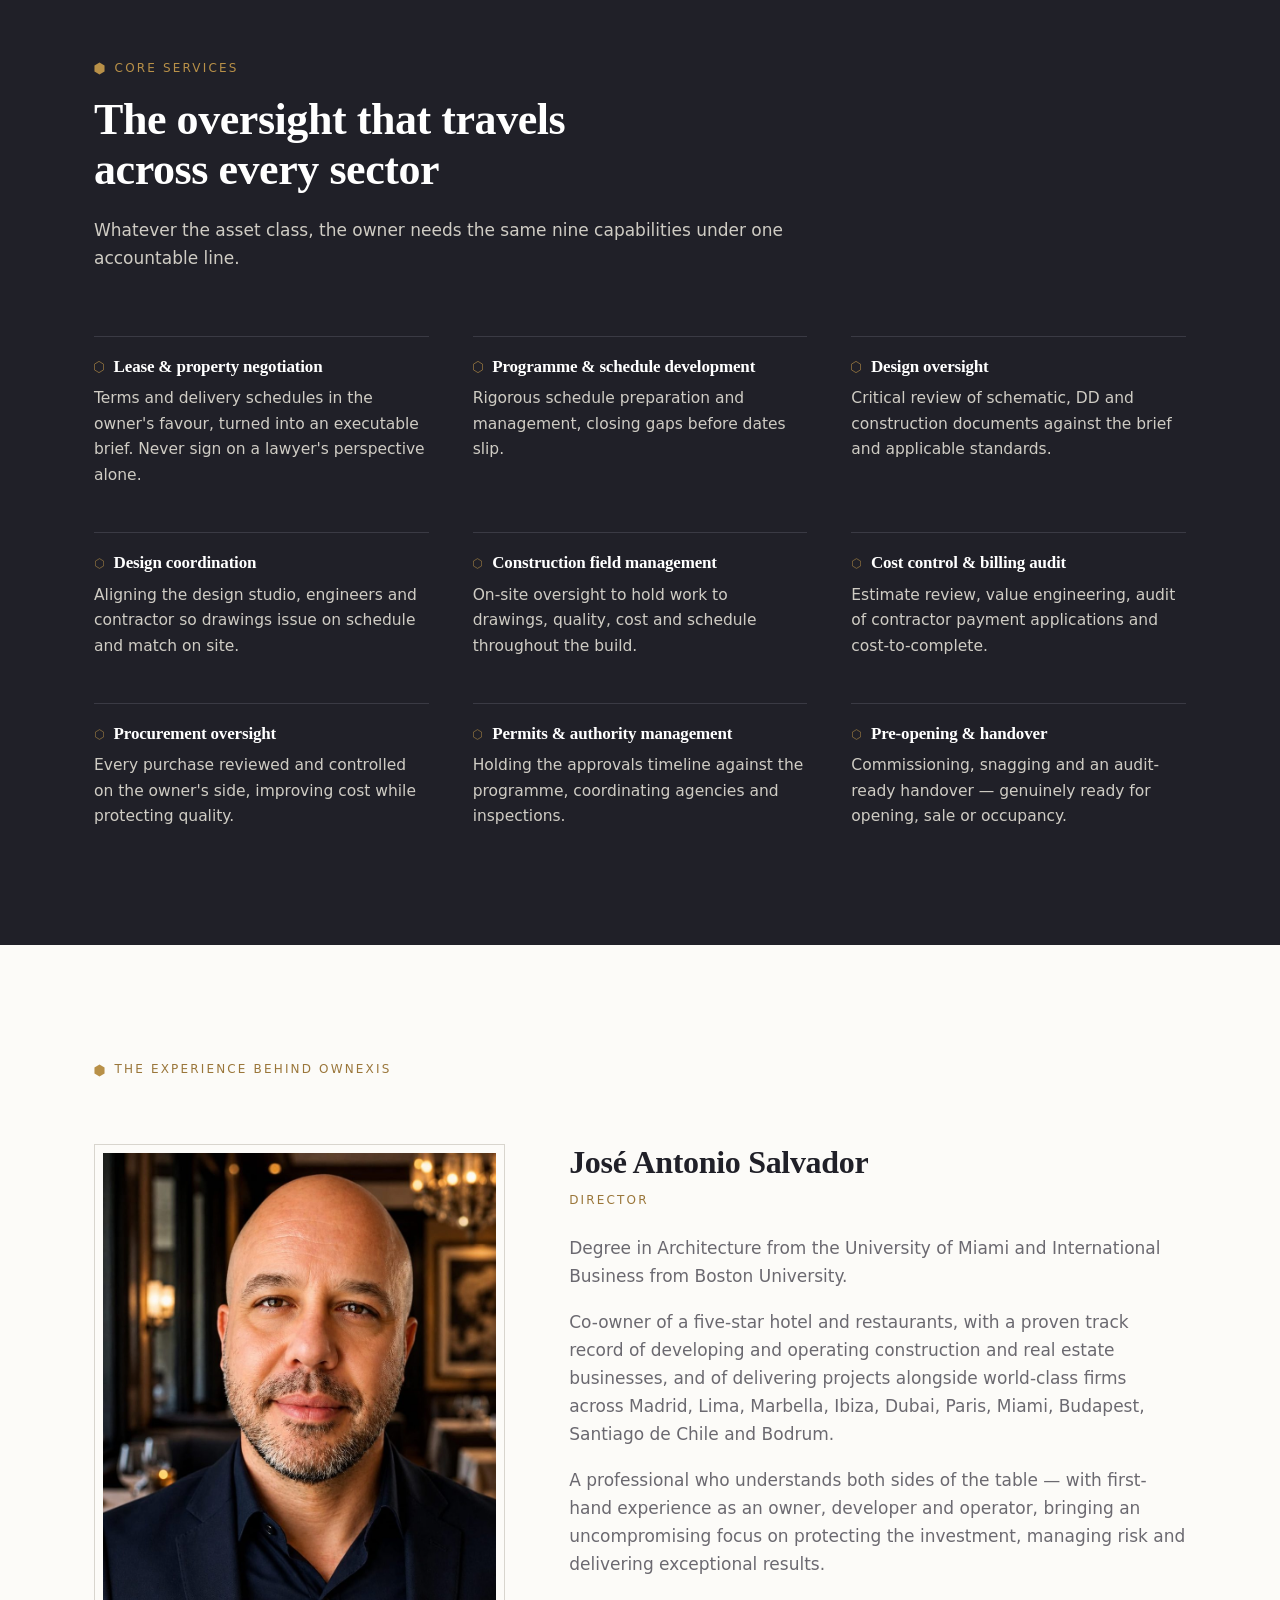
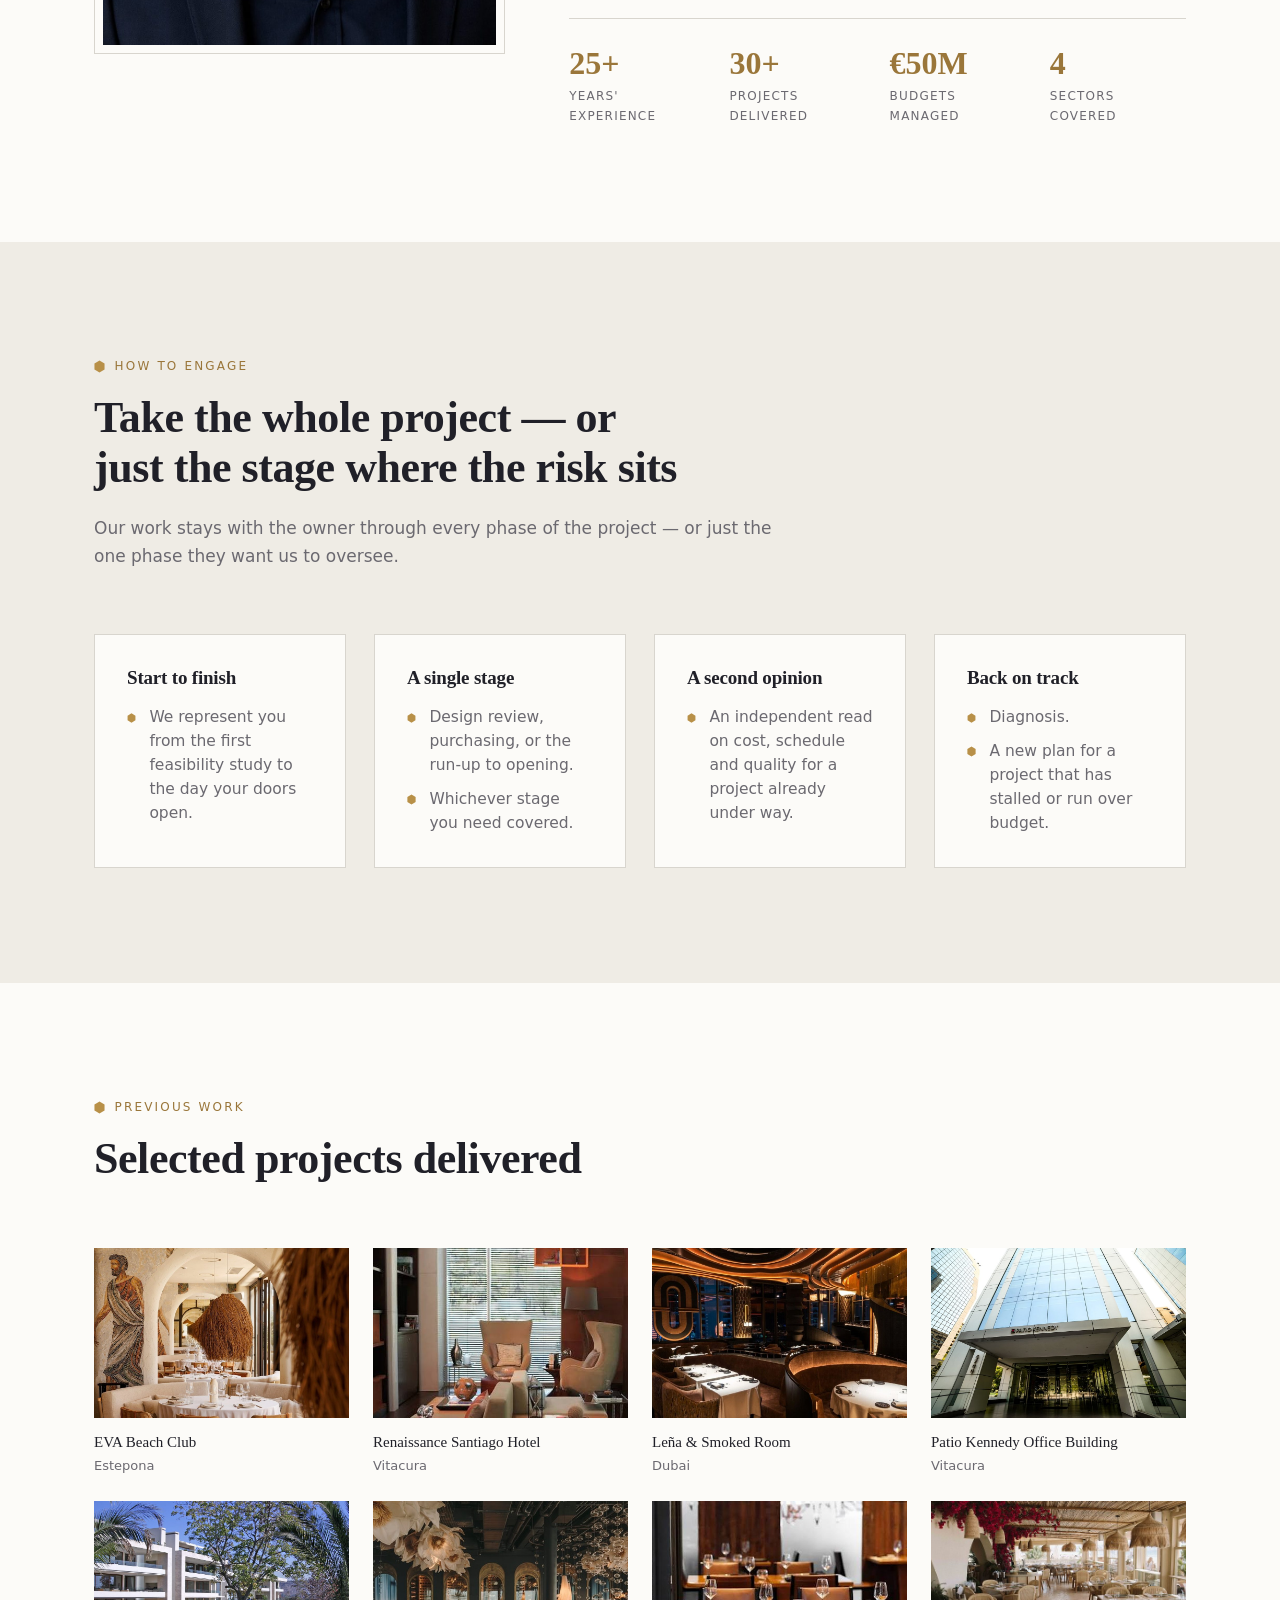
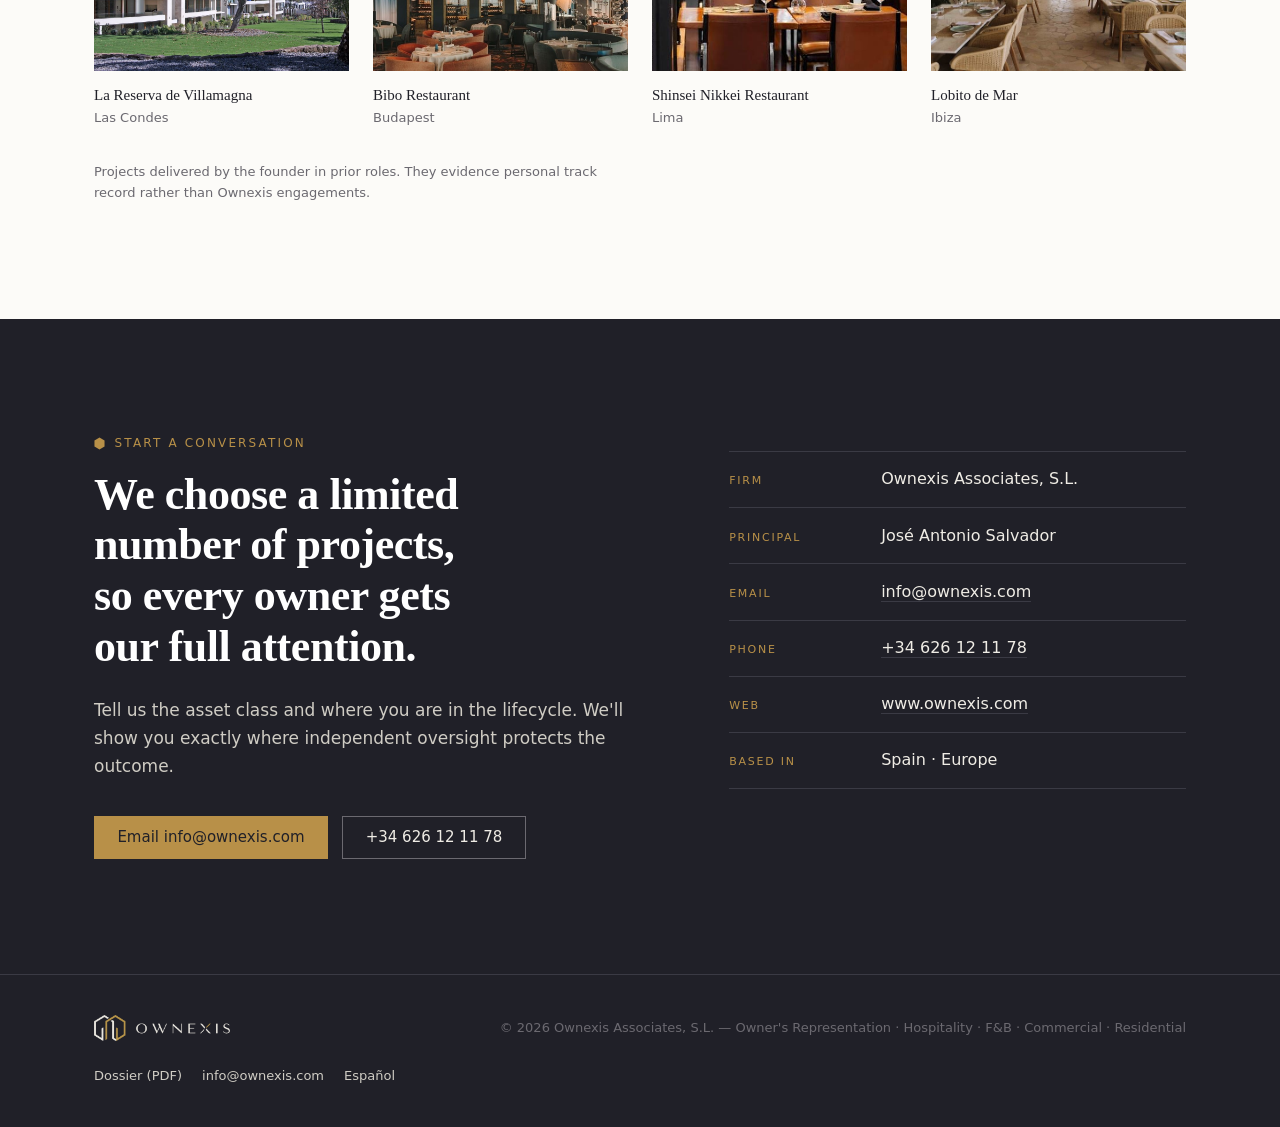
==== commit c5a0e0ba: "Add files via upload" ====
--- a/index.html
+++ b/index.html
@@ -63,7 +63,7 @@
       <a href="#sectors">Sectors</a>
       <a href="#method">Method</a>
       <a href="#services">Services</a>
-      <a href="#founder">Director</a>
+      <a href="#founder">Founder</a>
       <a href="#work">Work</a>
       <a href="#contact">Contact</a>
     </nav>
@@ -469,6 +469,8 @@
           <figcaption>Lobito de Mar<span class="work__place">Ibiza</span></figcaption>
         </figure>
       </div>
+
+      <p class="work-note">Projects delivered by the founder in prior roles. They evidence personal track record rather than Ownexis engagements.</p>
     </div>
   </section>
 
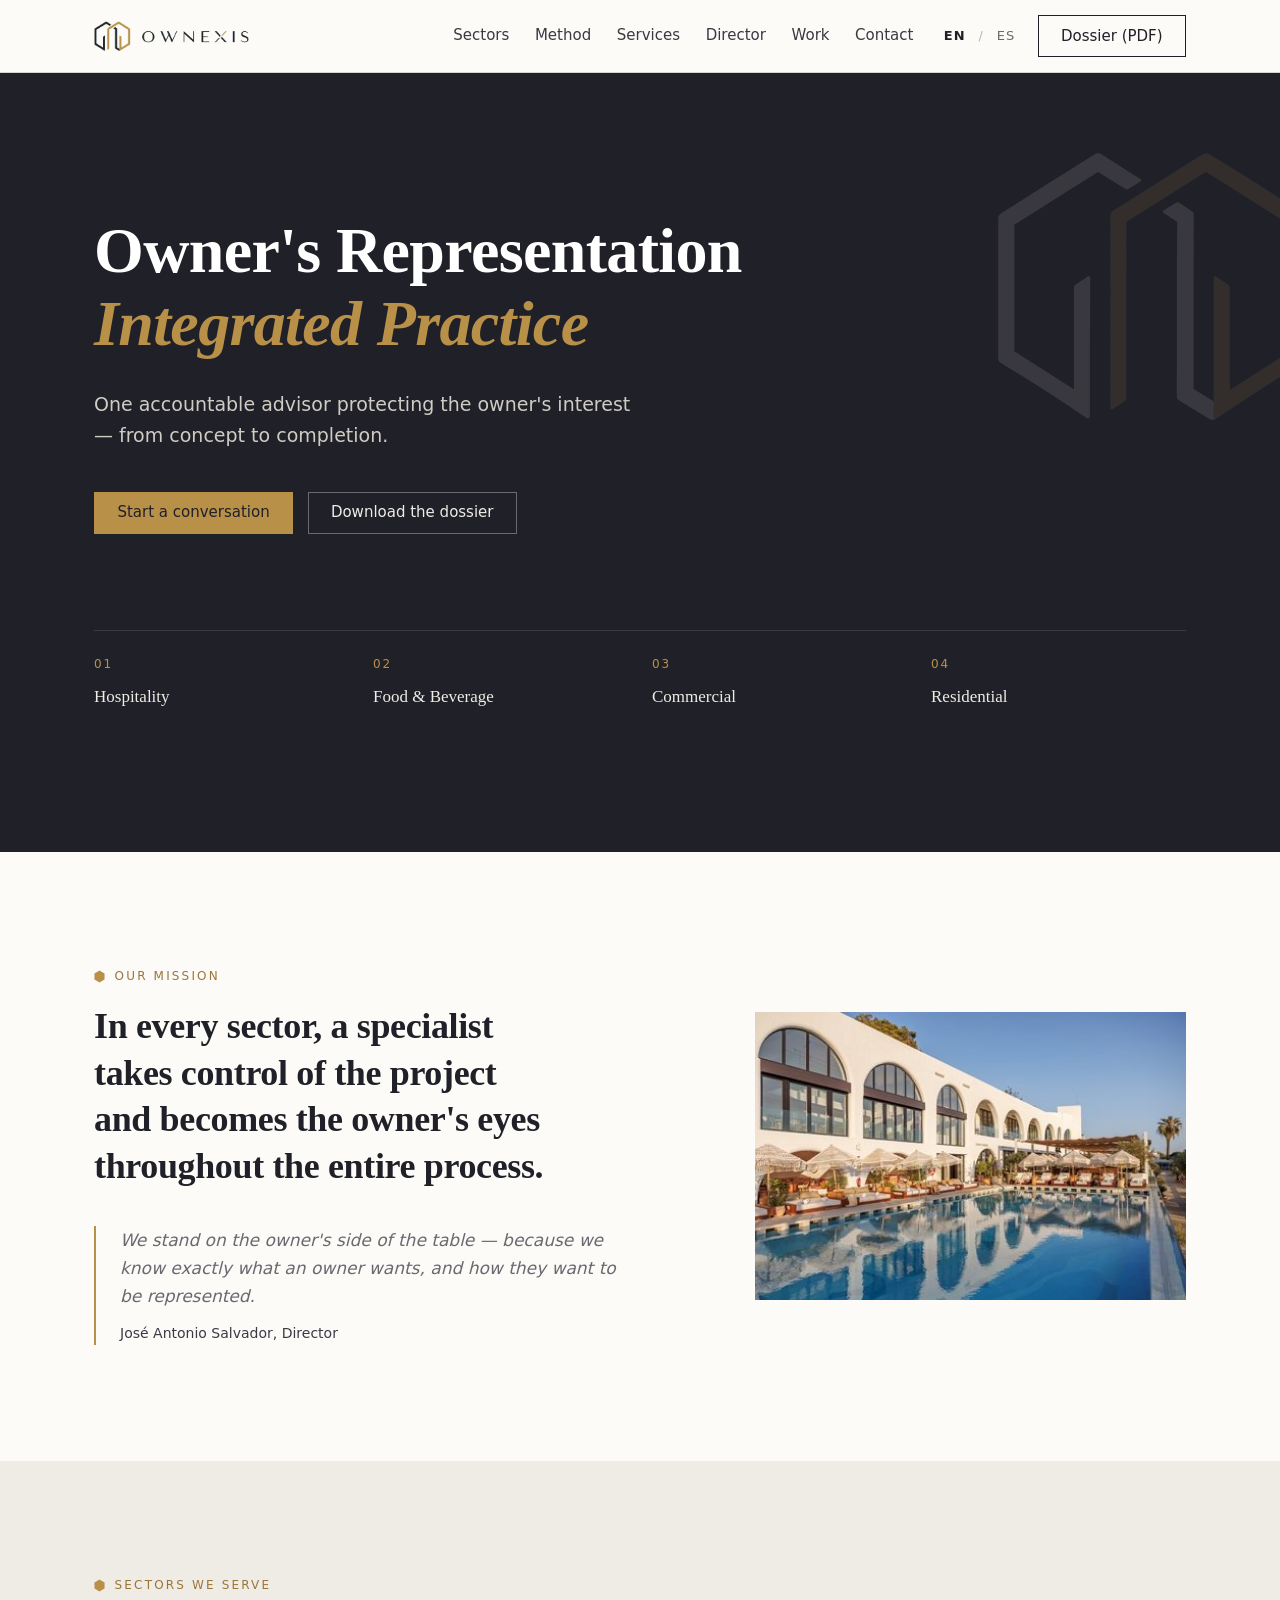
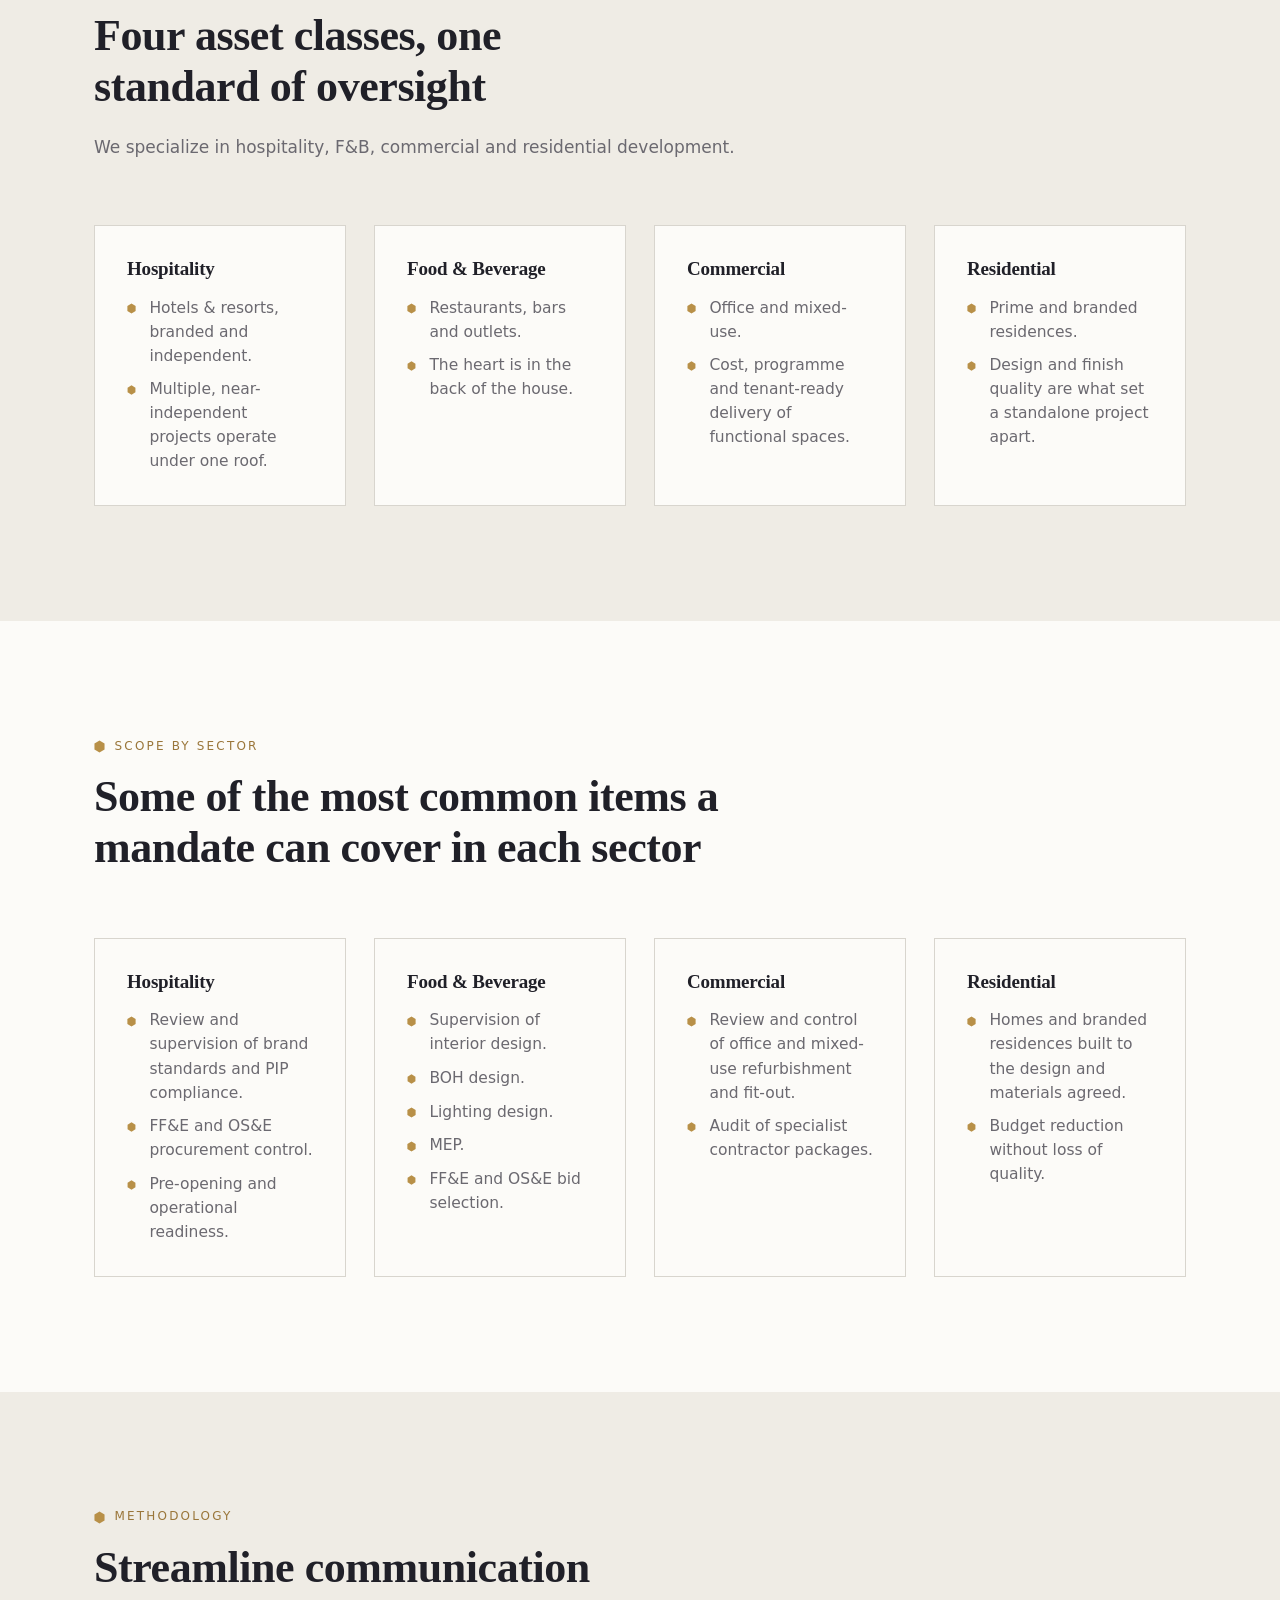
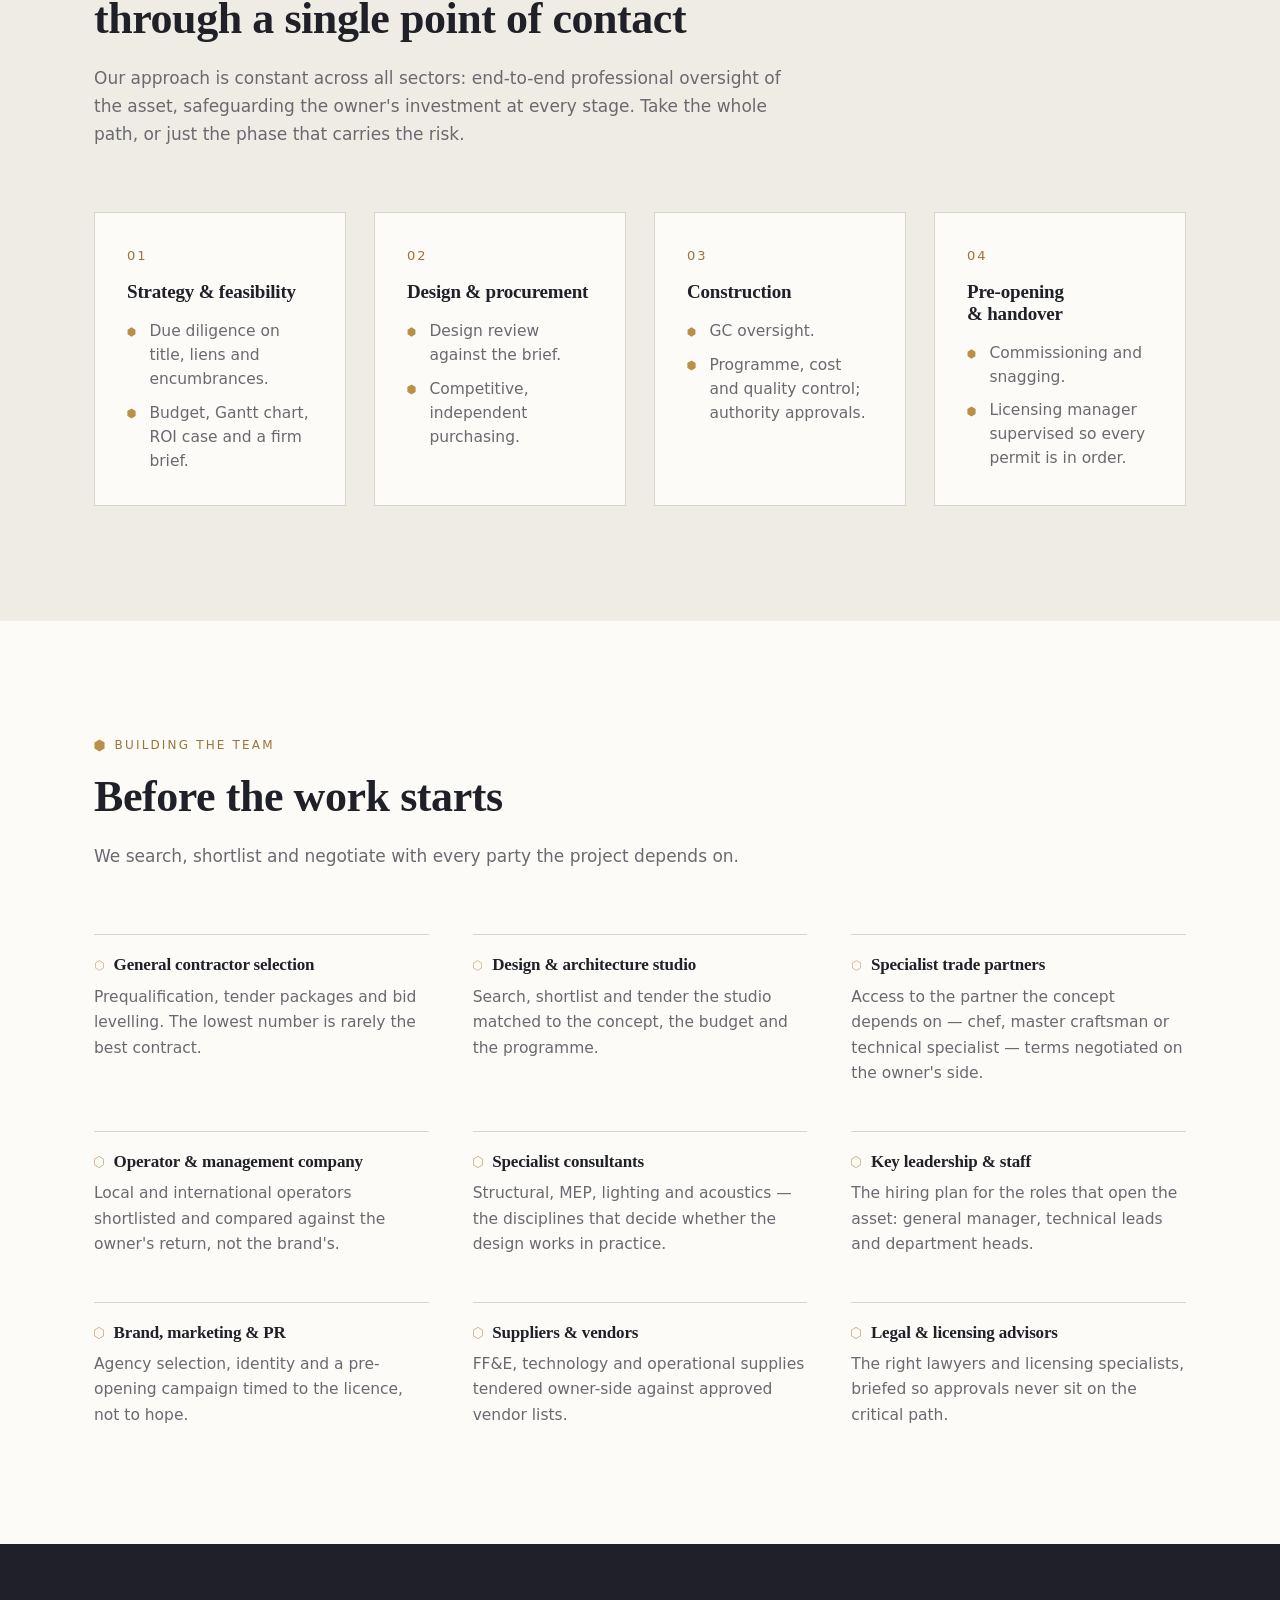
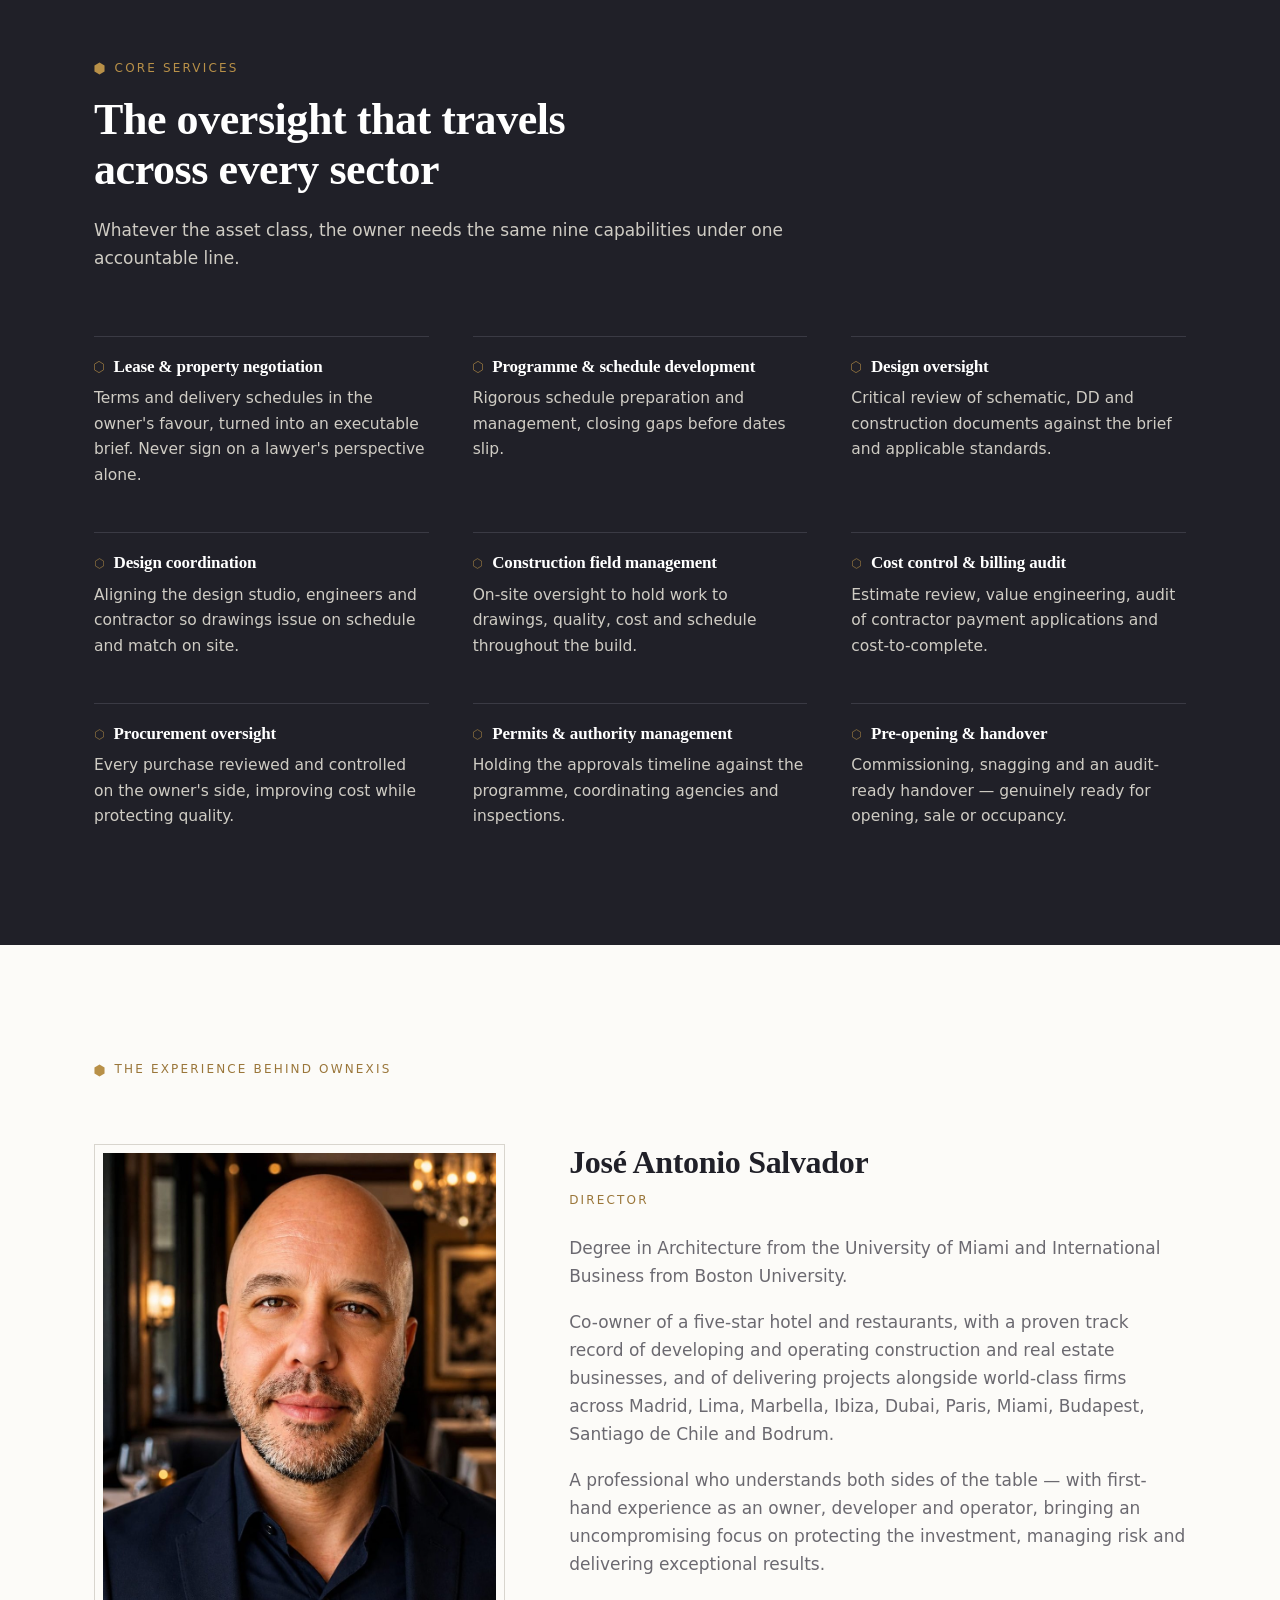
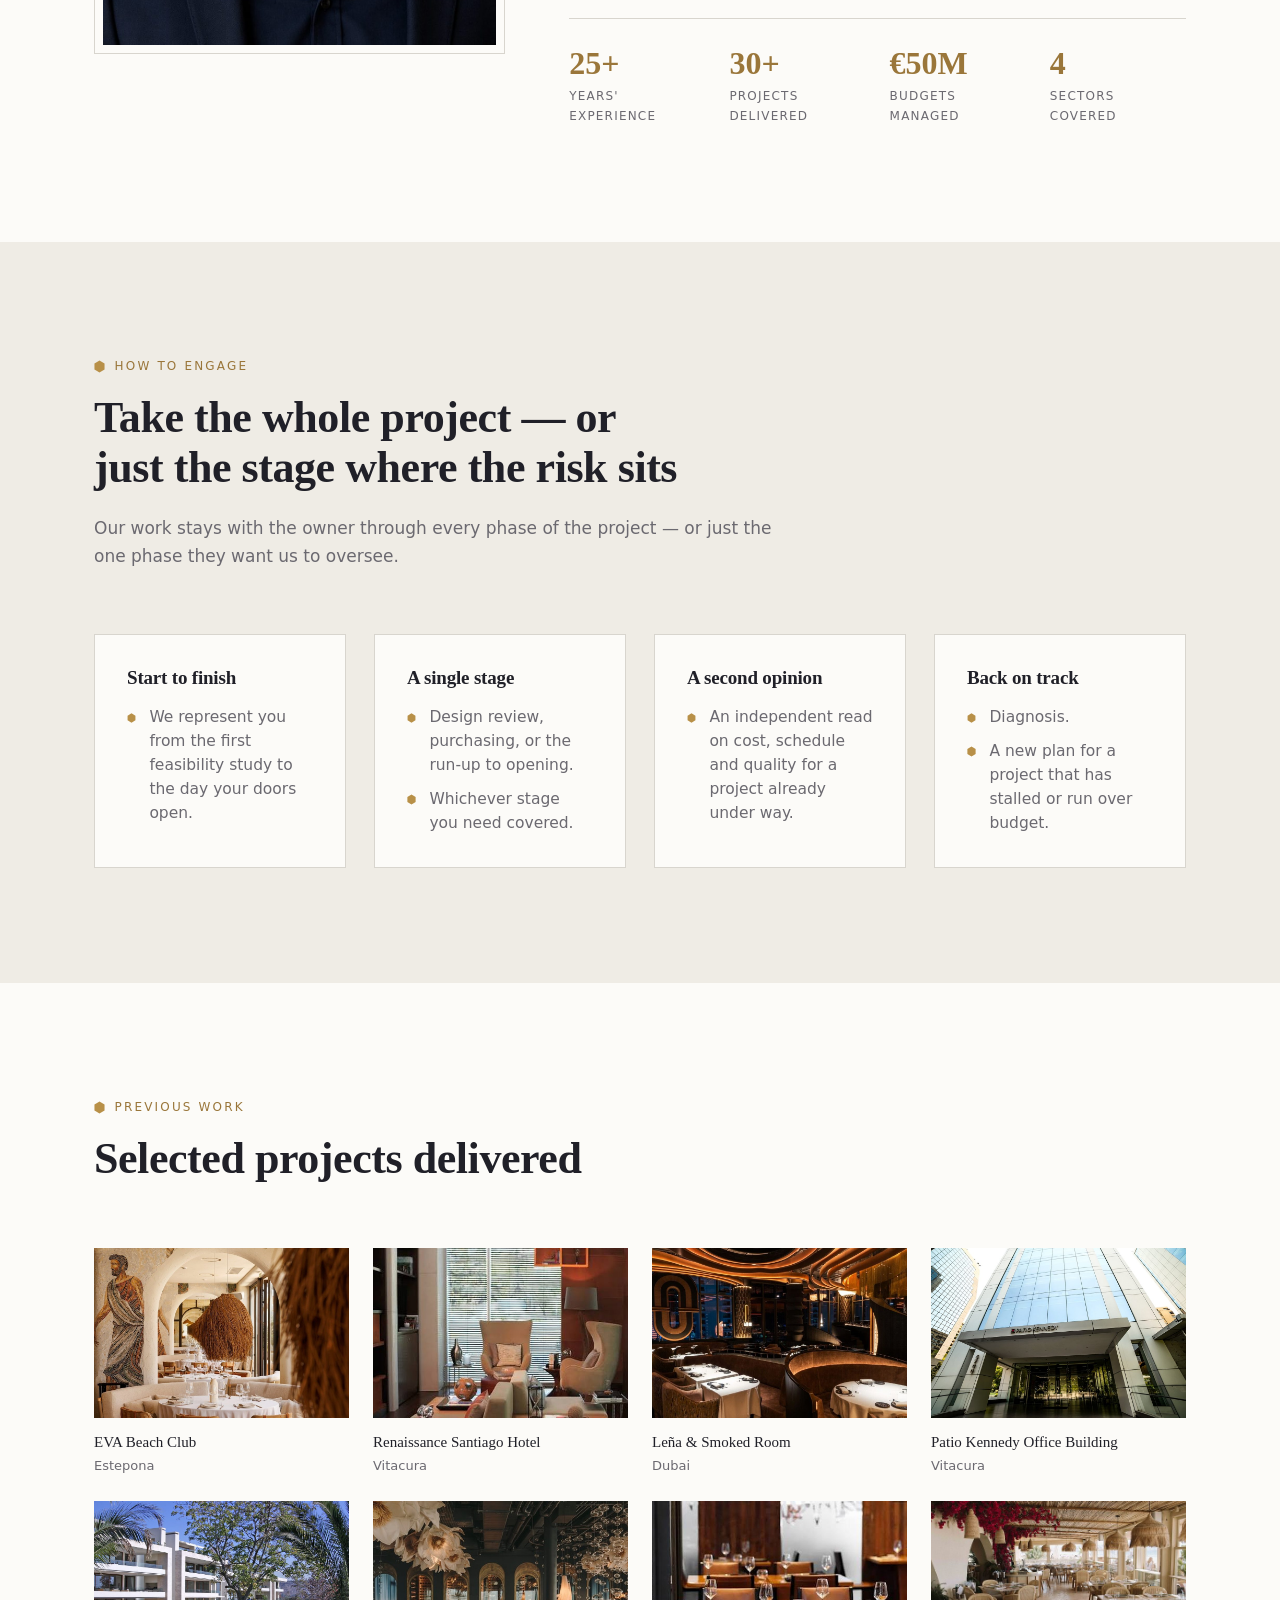
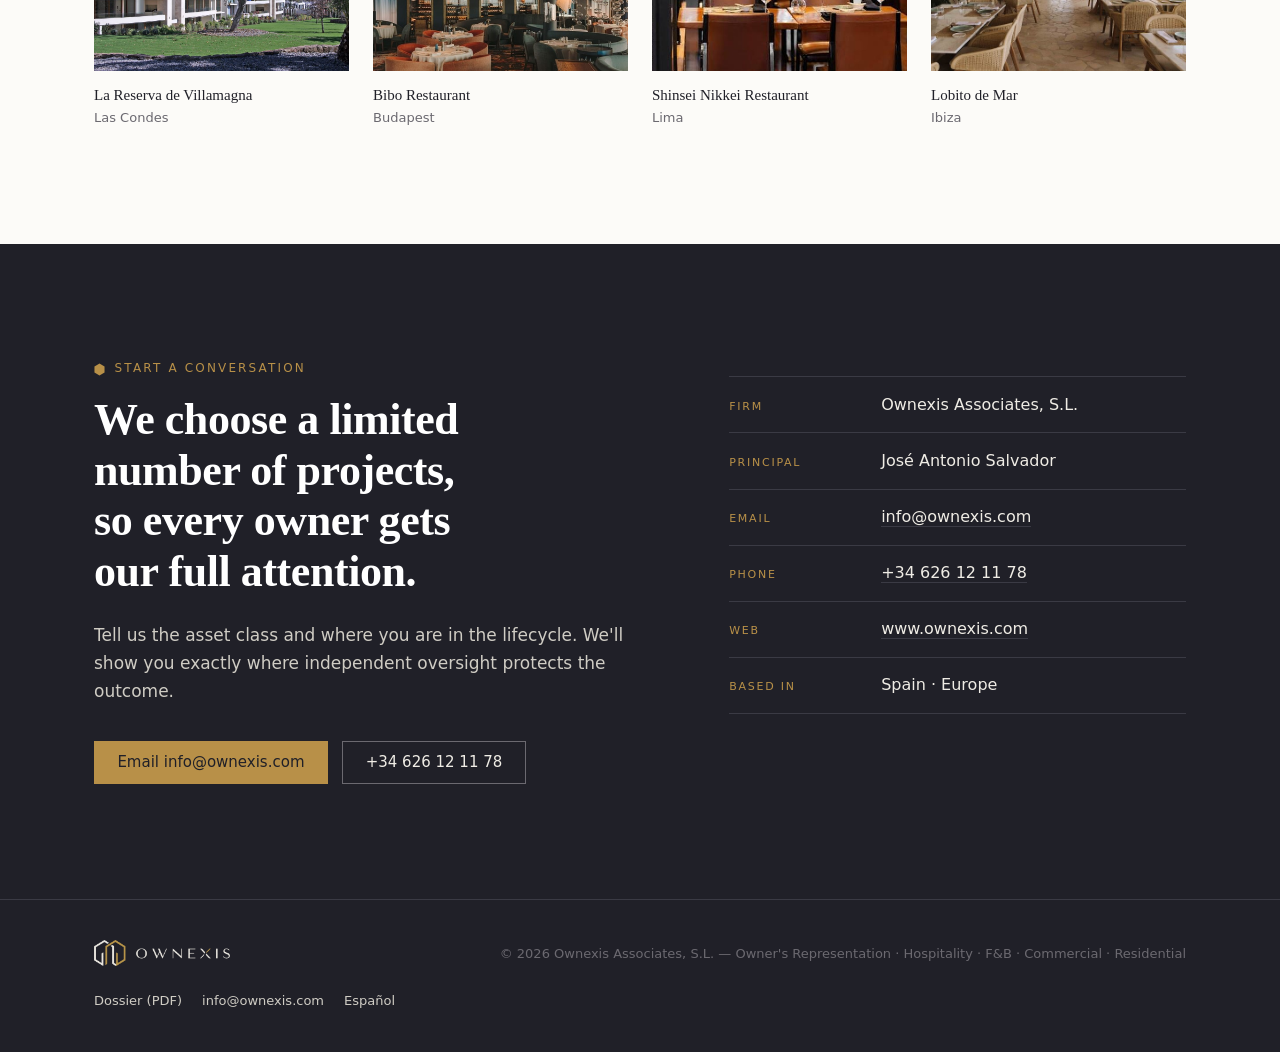
==== commit ed8a4b82: "Add files via upload" ====
--- a/index.html
+++ b/index.html
@@ -63,7 +63,7 @@
       <a href="#sectors">Sectors</a>
       <a href="#method">Method</a>
       <a href="#services">Services</a>
-      <a href="#founder">Founder</a>
+      <a href="#founder">Director</a>
       <a href="#work">Work</a>
       <a href="#contact">Contact</a>
     </nav>
@@ -469,8 +469,6 @@
           <figcaption>Lobito de Mar<span class="work__place">Ibiza</span></figcaption>
         </figure>
       </div>
-
-      <p class="work-note">Projects delivered by the founder in prior roles. They evidence personal track record rather than Ownexis engagements.</p>
     </div>
   </section>
 
